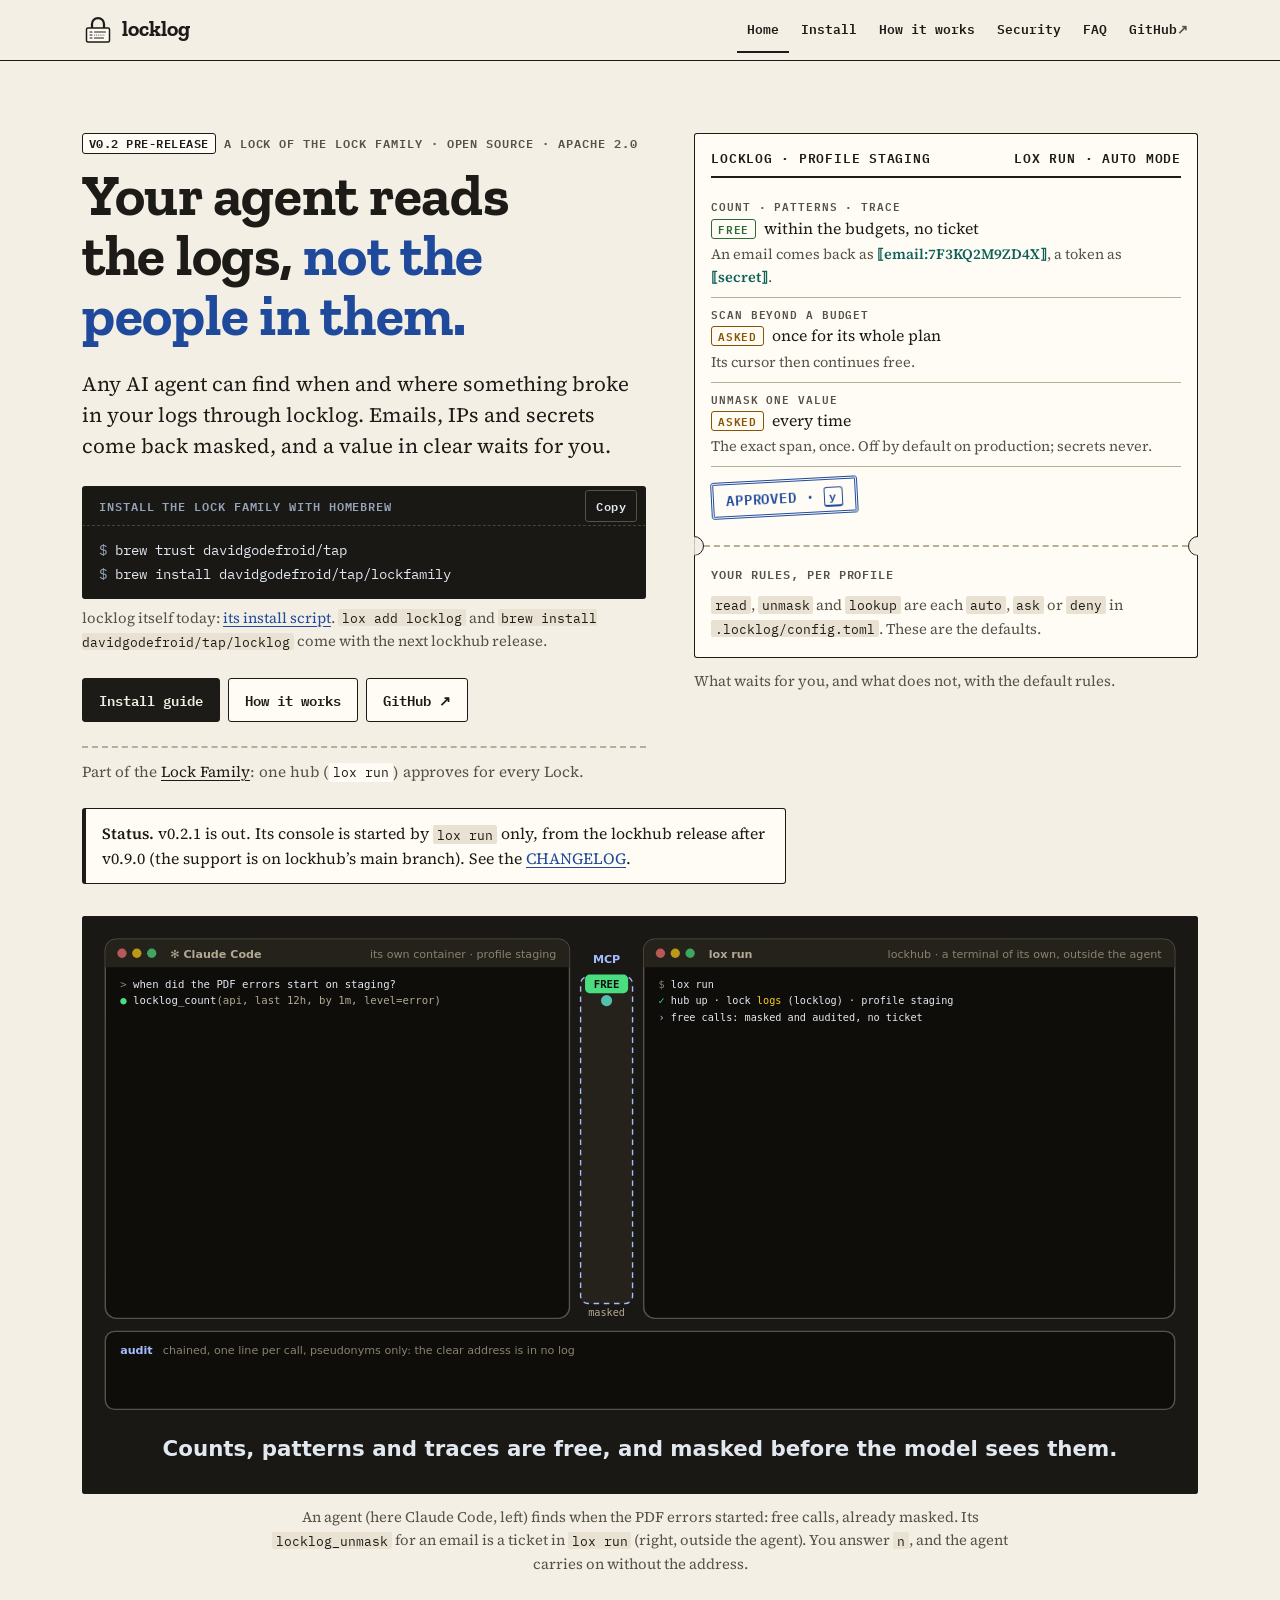
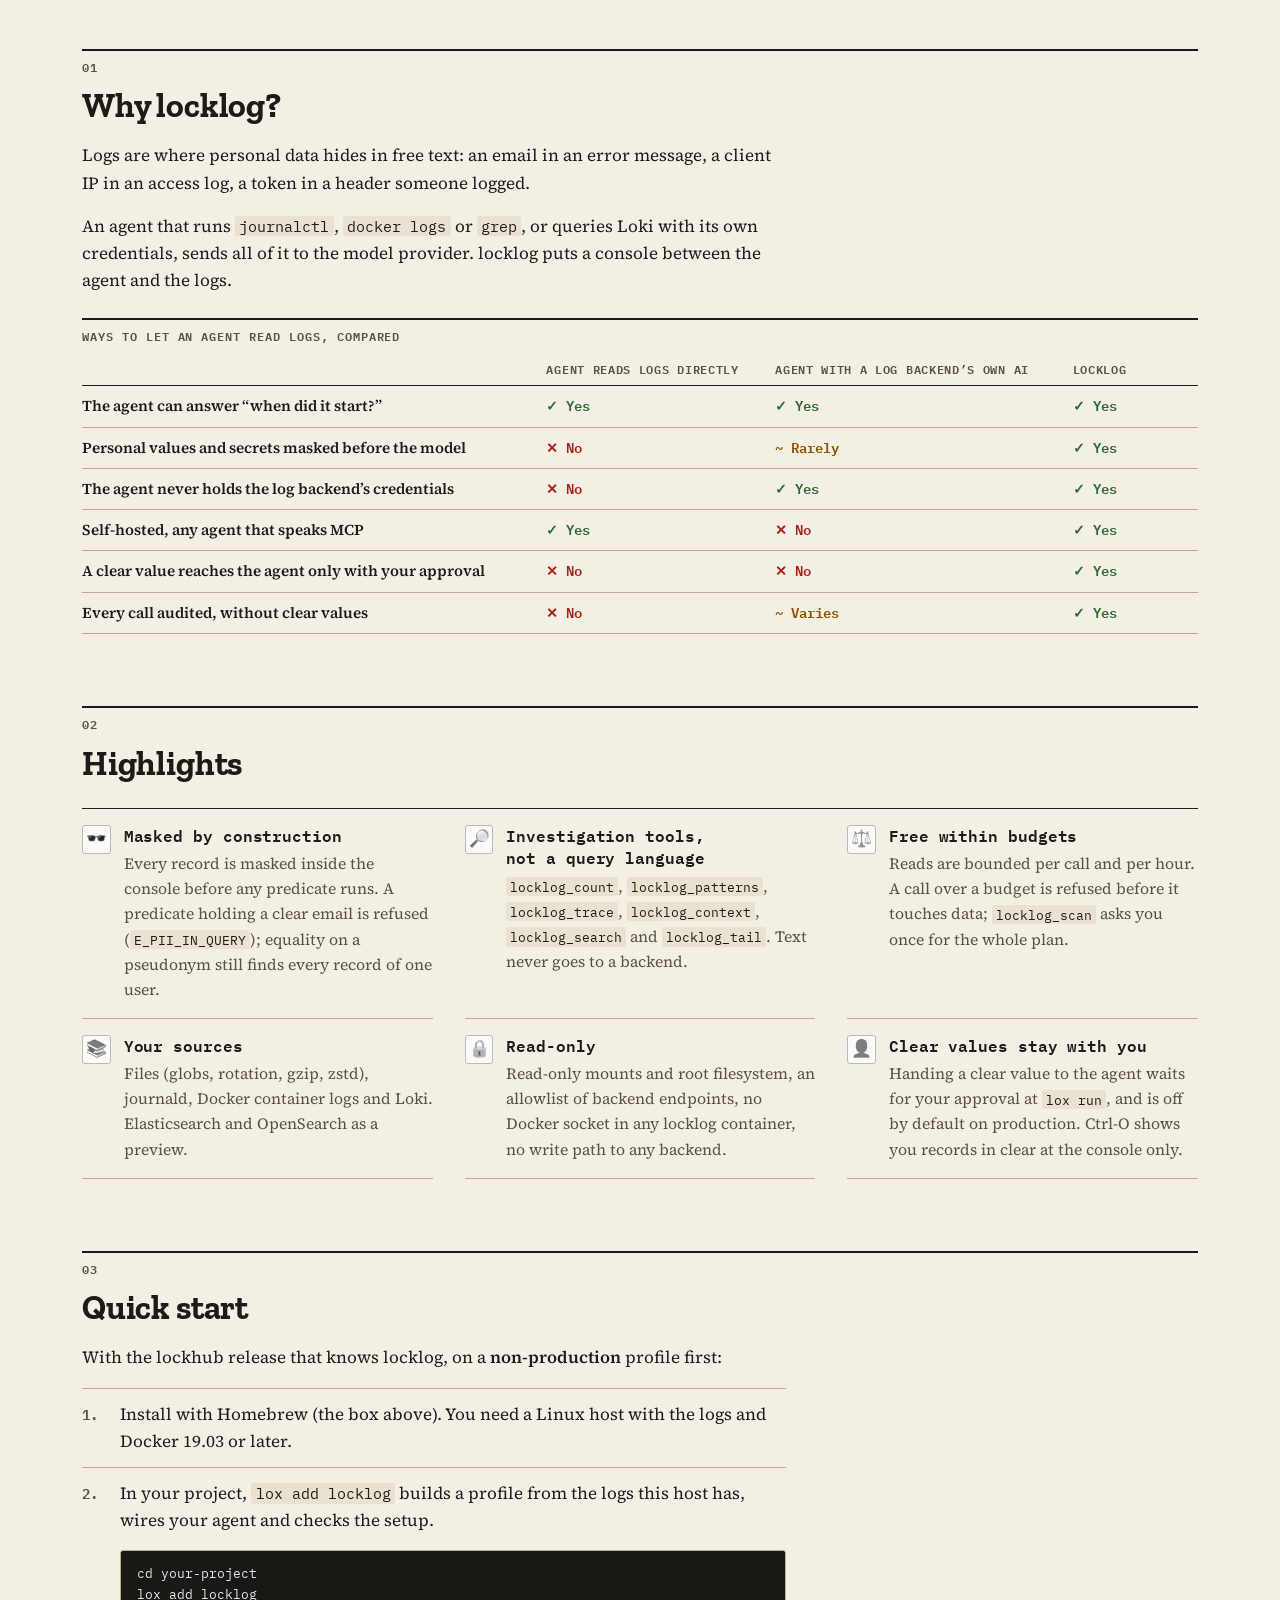
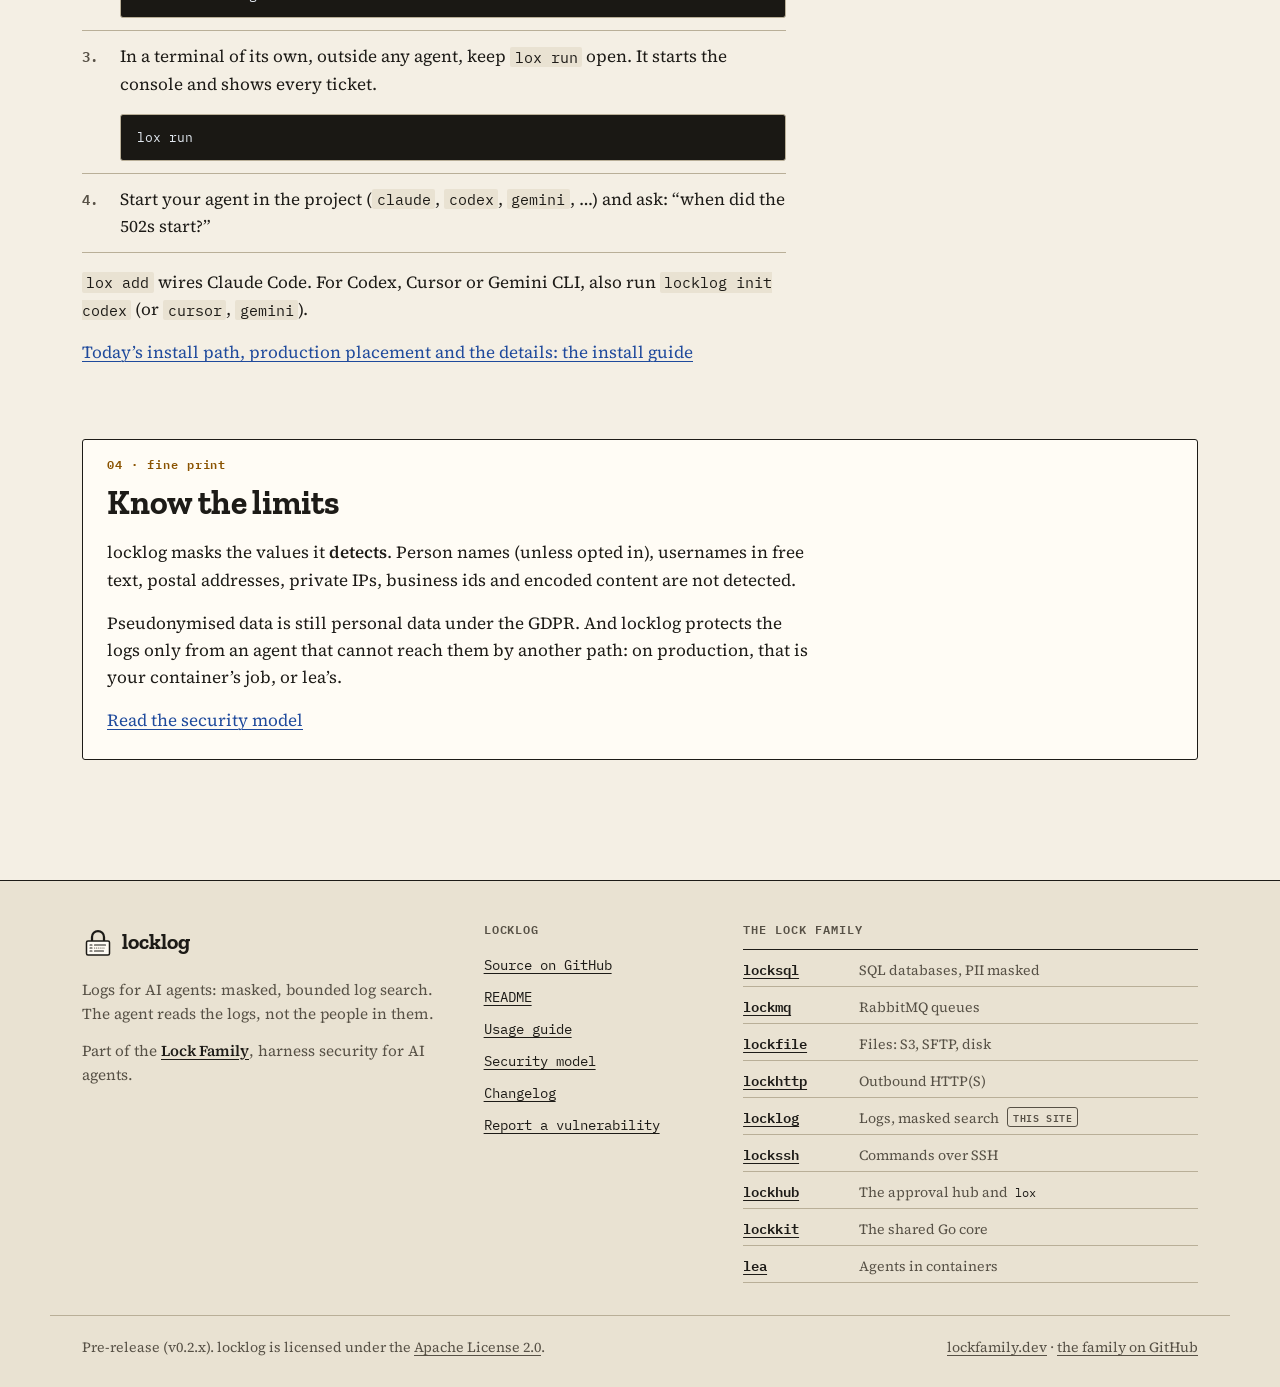
==== site/index.html @ ec3649bb "Merge origin/main into docs/polish-site-readme Keep the rewritten site and README; carry main's v0.2" ====
<!doctype html>
<html lang="en">
<head>
  <meta charset="utf-8">
  <meta name="viewport" content="width=device-width, initial-scale=1">
  <title>locklog: your agent reads the logs, not the people in them</title>
  <meta name="description" content="locklog lets any AI agent investigate your logs over MCP: counts, patterns and traces come back with emails, IPs and secrets masked, and a value in clear waits for your approval.">
  <meta name="color-scheme" content="light dark">
  <meta name="theme-color" content="#f4efe4" media="(prefers-color-scheme: light)">
  <meta name="theme-color" content="#16140f" media="(prefers-color-scheme: dark)">
  <link rel="canonical" href="https://locklog.dev/">
  <meta property="og:type" content="website">
  <meta property="og:site_name" content="locklog">
  <meta property="og:title" content="locklog: your agent reads the logs, not the people in them">
  <meta property="og:description" content="locklog lets any AI agent investigate your logs over MCP: counts, patterns and traces come back with emails, IPs and secrets masked, and a value in clear waits for your approval.">
  <meta property="og:url" content="https://locklog.dev/">
  <meta property="og:image" content="https://locklog.dev/assets/og.png">
  <meta property="og:image:type" content="image/png">
  <meta property="og:image:width" content="1200">
  <meta property="og:image:height" content="630">
  <meta property="og:image:alt" content="locklog: your agent reads the logs, not the people in them.">
  <meta property="og:locale" content="en_US">
  <meta name="twitter:card" content="summary_large_image">
  <meta name="twitter:title" content="locklog: your agent reads the logs, not the people in them">
  <meta name="twitter:description" content="locklog lets any AI agent investigate your logs over MCP: counts, patterns and traces come back with emails, IPs and secrets masked, and a value in clear waits for your approval.">
  <meta name="twitter:image" content="https://locklog.dev/assets/og.png">
  <meta name="twitter:image:alt" content="locklog: your agent reads the logs, not the people in them.">
  <link rel="icon" href="assets/logo.svg" type="image/svg+xml">
  <link rel="apple-touch-icon" href="assets/apple-touch-icon.png">
  <link rel="preload" href="assets/fonts/zilla-slab-700.woff2" as="font" type="font/woff2" crossorigin>
  <link rel="preload" href="assets/fonts/source-serif-4-400.woff2" as="font" type="font/woff2" crossorigin>
  <link rel="stylesheet" href="assets/tokens.css">
  <link rel="stylesheet" href="assets/lock-site.css">
  <script src="assets/anchors.js" defer></script>
  <script src="assets/copy.js" defer></script>
</head>
<body>
  <a class="skip-link" href="#main">Skip to content</a>
  <header class="site-header">
    <div class="wrap">
      <a class="brand" href="./"><img src="assets/logo.svg" alt="" width="32" height="32"><span class="wordmark">locklog</span></a>
      <nav class="site-nav" aria-label="Main">
        <ul>
          <li><a href="./" aria-current="page">Home</a></li>
          <li><a href="install/">Install</a></li>
          <li><a href="how-it-works/">How it works</a></li>
          <li><a href="security/">Security</a></li>
          <li><a href="faq/">FAQ</a></li>
          <li><a href="https://github.com/DavidGodefroid/locklog">GitHub</a></li>
        </ul>
      </nav>
    </div>
  </header>
  <main id="main" tabindex="-1">
    <div class="wrap">

<section class="hero" aria-labelledby="hero-title">
  <div class="hero-text">
    <p class="eyebrow"><span class="badge">v0.2 pre-release</span>A Lock of the Lock&nbsp;Family · open&nbsp;source · Apache&nbsp;2.0</p>
    <h1 id="hero-title">Your agent reads the logs, <span class="key">not the people in them.</span></h1>
    <p class="lead">Any AI agent can find when and where something broke in your logs through locklog. Emails, IPs and secrets come back masked, and a value in clear waits for you.</p>
    <div class="install">
      <div class="install-head"><span>Install the Lock Family with Homebrew</span></div>
      <pre tabindex="0" aria-label="Install commands"><code><span class="cmd">brew trust davidgodefroid/tap</span>
<span class="cmd">brew install davidgodefroid/tap/lockfamily</span></code></pre>
      <p class="install-note">locklog itself today: <a href="install/#install-sh">its install script</a>. <code>lox add locklog</code> and <code>brew install davidgodefroid/tap/locklog</code> come with the next lockhub release.</p>
    </div>
    <div class="actions">
      <a class="button primary" href="install/">Install guide</a>
      <a class="button" href="how-it-works/">How it works</a>
      <a class="button" href="https://github.com/DavidGodefroid/locklog">GitHub</a>
    </div>
    <p class="hub-line">Part of the <a href="https://lockfamily.dev">Lock Family</a>: one hub (<code>lox run</code>) approves for every Lock.</p>
  </div>
  <figure class="hero-aside ticket" aria-labelledby="ticket-caption">
    <div class="ticket-face">
      <p class="ticket-head"><span>locklog · profile staging</span><span>lox run · auto mode</span></p>
      <dl class="ticket-fields">
        <div class="wide"><dt>Count · patterns · trace</dt><dd><span class="status auto">free</span>within the budgets, no ticket<span class="note">An email comes back as <span class="masked">⟦email:7F3KQ2M9ZD4X⟧</span>, a token as <span class="masked">⟦secret⟧</span>.</span></dd></div>
        <div class="wide"><dt>Scan beyond a budget</dt><dd><span class="status asked">asked</span>once for its whole plan<span class="note">Its cursor then continues free.</span></dd></div>
        <div class="wide"><dt>Unmask one value</dt><dd><span class="status asked">asked</span>every time<span class="note">The exact span, once. Off by default on production; secrets never.</span></dd></div>
      </dl>
      <p class="stamp">Approved · <kbd>y</kbd></p>
    </div>
    <div class="ticket-stub">
      <p><span class="label">Your rules, per profile</span></p>
      <p><code>read</code>, <code>unmask</code> and <code>lookup</code> are each <code>auto</code>, <code>ask</code> or <code>deny</code> in <code>.locklog/config.toml</code>. These are the defaults.</p>
    </div>
    <figcaption id="ticket-caption">What waits for you, and what does not, with the default rules.</figcaption>
  </figure>
</section>

<div class="notice" role="note"><p><strong>Status.</strong> v0.2.1 is out. Its console is started by <code>lox run</code> only, from the lockhub release after v0.9.0 (the support is on lockhub’s main branch). See the <a href="https://github.com/DavidGodefroid/locklog/blob/main/CHANGELOG.md">CHANGELOG</a>.</p></div>

<section class="demo-section" aria-labelledby="demo">
  <h2 id="demo" class="visually-hidden">See it run</h2>
  <figure class="demo">
    <div class="demo-frame" role="region" aria-label="Animated demo" tabindex="0">
      <img src="assets/demo.svg" alt="An agent (here Claude Code) asks when the PDF errors started on a staging profile. locklog_count shows the step at 14:02, locklog_patterns finds the new pattern with the email and the IP masked, and locklog_trace follows order 4812: all free and masked. The agent then asks locklog_unmask for the email. lox run, lockhub’s terminal outside the agent, shows the read-pii ticket with the masked record and the span marked; the human answers n. The agent gets denied and carries on without the address; the audit records every call with pseudonyms only." width="1200" height="620" aria-describedby="demo-caption">
    </div>
    <p class="demo-hint">Swipe sideways to see both terminals.</p>
    <figcaption id="demo-caption">An agent (here Claude Code, left) finds when the PDF errors started: free calls, already masked. Its <code>locklog_unmask</code> for an email is a ticket in <code>lox run</code> (right, outside the agent). You answer <code>n</code>, and the agent carries on without the address.</figcaption>
  </figure>
</section>

<section aria-labelledby="why">
  <h2 id="why">Why locklog?</h2>
  <div class="prose">
    <p>Logs are where personal data hides in free text: an email in an error message, a client IP in an access log, a token in a header someone logged.</p>
    <p>An agent that runs <code>journalctl</code>, <code>docker logs</code> or <code>grep</code>, or queries Loki with its own credentials, sends all of it to the model provider. locklog puts a console between the agent and the logs.</p>
  </div>
<div class="table-wrap" role="region" aria-label="Ways to let an agent read logs, compared" tabindex="0">
<table class="compare">
<caption>Ways to let an agent read logs, compared</caption>
<thead><tr><th scope="col"><span class="visually-hidden">Property</span></th><th scope="col">Agent reads logs directly</th><th scope="col">Agent with a log backend’s own AI</th><th scope="col">locklog</th></tr></thead>
<tbody>
<tr><th scope="row">The agent can answer “when did it start?”</th><td class="yes">Yes</td><td class="yes">Yes</td><td class="yes">Yes</td></tr>
<tr><th scope="row">Personal values and secrets masked before the model</th><td class="no">No</td><td class="partial">Rarely</td><td class="yes">Yes</td></tr>
<tr><th scope="row">The agent never holds the log backend’s credentials</th><td class="no">No</td><td class="yes">Yes</td><td class="yes">Yes</td></tr>
<tr><th scope="row">Self-hosted, any agent that speaks MCP</th><td class="yes">Yes</td><td class="no">No</td><td class="yes">Yes</td></tr>
<tr><th scope="row">A clear value reaches the agent only with your approval</th><td class="no">No</td><td class="no">No</td><td class="yes">Yes</td></tr>
<tr><th scope="row">Every call audited, without clear values</th><td class="no">No</td><td class="partial">Varies</td><td class="yes">Yes</td></tr>
</tbody>
</table>
</div>
</section>

<section aria-labelledby="highlights">
  <h2 id="highlights">Highlights</h2>
  <ul class="cards cols-3">
    <li><span class="icon" aria-hidden="true">🕶️</span><h3>Masked by construction</h3><p>Every record is masked inside the console before any predicate runs. A predicate holding a clear email is refused (<code>E_PII_IN_QUERY</code>); equality on a pseudonym still finds every record of one user.</p></li>
    <li><span class="icon" aria-hidden="true">🔎</span><h3>Investigation tools, not a query language</h3><p><code>locklog_count</code>, <code>locklog_patterns</code>, <code>locklog_trace</code>, <code>locklog_context</code>, <code>locklog_search</code> and <code>locklog_tail</code>. Text never goes to a backend.</p></li>
    <li><span class="icon" aria-hidden="true">⚖️</span><h3>Free within budgets</h3><p>Reads are bounded per call and per hour. A call over a budget is refused before it touches data; <code>locklog_scan</code> asks you once for the whole plan.</p></li>
    <li><span class="icon" aria-hidden="true">📚</span><h3>Your sources</h3><p>Files (globs, rotation, gzip, zstd), journald, Docker container logs and Loki. Elasticsearch and OpenSearch as a preview.</p></li>
    <li><span class="icon" aria-hidden="true">🔒</span><h3>Read-only</h3><p>Read-only mounts and root filesystem, an allowlist of backend endpoints, no Docker socket in any locklog container, no write path to any backend.</p></li>
    <li><span class="icon" aria-hidden="true">👤</span><h3>Clear values stay with you</h3><p>Handing a clear value to the agent waits for your approval at <code>lox run</code>, and is off by default on production. Ctrl-O shows you records in clear at the console only.</p></li>
  </ul>
</section>

<section aria-labelledby="quick-start">
  <h2 id="quick-start">Quick start</h2>
  <p class="prose">With the lockhub release that knows locklog, on a <strong>non-production</strong> profile first:</p>
  <ol class="steps prose">
    <li><p>Install with Homebrew (the box above). You need a Linux host with the logs and Docker 19.03 or later.</p></li>
    <li><p>In your project, <code>lox add locklog</code> builds a profile from the logs this host has, wires your agent and checks the setup.</p>
      <pre tabindex="0"><code>cd your-project
lox add locklog</code></pre></li>
    <li><p>In a terminal of its own, outside any agent, keep <code>lox run</code> open. It starts the console and shows every ticket.</p>
      <pre tabindex="0"><code>lox run</code></pre></li>
    <li><p>Start your agent in the project (<code>claude</code>, <code>codex</code>, <code>gemini</code>, …) and ask: “when did the 502s start?”</p></li>
  </ol>
  <div class="prose">
    <p><code>lox add</code> wires Claude Code. For Codex, Cursor or Gemini CLI, also run <code>locklog init codex</code> (or <code>cursor</code>, <code>gemini</code>).</p>
    <p><a href="install/">Today’s install path, production placement and the details: the install guide</a></p>
  </div>
</section>

<section class="limits" aria-labelledby="limits">
  <h2 id="limits">Know the limits</h2>
  <div class="prose">
    <p>locklog masks the values it <strong>detects</strong>. Person names (unless opted in), usernames in free text, postal addresses, private IPs, business ids and encoded content are not detected.</p>
    <p>Pseudonymised data is still personal data under the GDPR. And locklog protects the logs only from an agent that cannot reach them by another path: on production, that is your container’s job, or lea’s.</p>
    <p><a href="security/">Read the security model</a></p>
  </div>
</section>

    </div>
  </main>
  <footer class="site-footer">
    <div class="wrap footer-grid">
      <div class="footer-about">
        <a class="brand" href="./"><img src="assets/logo.svg" alt="" width="32" height="32"><span class="wordmark">locklog</span></a>
        <p>Logs for AI agents: masked, bounded log search. The agent reads the logs, not the people in them.</p>
        <p class="family-link">Part of the <a href="https://lockfamily.dev">Lock Family</a>, harness security for AI agents.</p>
      </div>
      <nav aria-labelledby="footer-lock">
        <h2 id="footer-lock">locklog</h2>
        <ul>
          <li><a href="https://github.com/DavidGodefroid/locklog">Source on GitHub</a></li>
          <li><a href="https://github.com/DavidGodefroid/locklog/blob/main/README.md">README</a></li>
          <li><a href="https://github.com/DavidGodefroid/locklog/blob/main/docs/usage.md">Usage guide</a></li>
          <li><a href="https://github.com/DavidGodefroid/locklog/blob/main/docs/security-model.md">Security model</a></li>
          <li><a href="https://github.com/DavidGodefroid/locklog/blob/main/CHANGELOG.md">Changelog</a></li>
          <li><a href="https://github.com/DavidGodefroid/locklog/blob/main/SECURITY.md">Report a vulnerability</a></li>
        </ul>
      </nav>
      <nav class="family-strip" aria-labelledby="footer-family">
        <h2 id="footer-family">The Lock Family</h2>
        <ul>
          <li data-lock="locksql"><a href="https://github.com/DavidGodefroid/locksql">locksql</a><span>SQL databases, PII masked</span></li>
          <li data-lock="lockmq"><a href="https://github.com/DavidGodefroid/lockmq">lockmq</a><span>RabbitMQ queues</span></li>
          <li data-lock="lockfile"><a href="https://github.com/DavidGodefroid/lockfile">lockfile</a><span>Files: S3, SFTP, disk</span></li>
          <li data-lock="lockhttp"><a href="https://github.com/DavidGodefroid/lockhttp">lockhttp</a><span>Outbound HTTP(S)</span></li>
          <li data-lock="locklog" aria-current="true"><a href="https://github.com/DavidGodefroid/locklog">locklog</a><span>Logs, masked search</span></li>
          <li data-lock="lockssh"><a href="https://github.com/DavidGodefroid/lockssh">lockssh</a><span>Commands over SSH</span></li>
          <li data-lock="lockhub"><a href="https://github.com/DavidGodefroid/lockhub">lockhub</a><span>The approval hub and <code>lox</code></span></li>
          <li data-lock="lockkit"><a href="https://github.com/DavidGodefroid/lockkit">lockkit</a><span>The shared Go core</span></li>
          <li data-lock="lea"><a href="https://github.com/DavidGodefroid/lea">lea</a><span>Agents in containers</span></li>
        </ul>
      </nav>
    </div>
    <div class="wrap footer-bottom">
      <p>Pre-release (v0.2.x). locklog is licensed under the <a href="https://github.com/DavidGodefroid/locklog/blob/main/LICENSE">Apache License 2.0</a>.</p>
      <p><a href="https://lockfamily.dev">lockfamily.dev</a> · <a href="https://github.com/DavidGodefroid/lockfamily">the family on GitHub</a></p>
    </div>
  </footer>
</body>
</html>
---- site/assets/tokens.css ----
/* Lock Family identity tokens: "the signed ticket".
   Fonts, colours, spacing for lockfamily.dev and the per-tool sites.
   Self-hosted fonts (SIL OFL 1.1, assets/fonts/), no third-party request.
   docs/identity.md documents every token; tests/test_site.py keeps the
   two in step and checks the WCAG AA contrast of the pairs it lists. */

@font-face {
  font-family: "Zilla Slab";
  src: url("fonts/zilla-slab-700.woff2") format("woff2");
  font-weight: 700; font-style: normal; font-display: swap;
}
@font-face {
  font-family: "Source Serif 4";
  src: url("fonts/source-serif-4-400.woff2") format("woff2");
  font-weight: 400; font-style: normal; font-display: swap;
}
@font-face {
  font-family: "Source Serif 4";
  src: url("fonts/source-serif-4-400-italic.woff2") format("woff2");
  font-weight: 400; font-style: italic; font-display: swap;
}
@font-face {
  font-family: "Source Serif 4";
  src: url("fonts/source-serif-4-600.woff2") format("woff2");
  font-weight: 600; font-style: normal; font-display: swap;
}
@font-face {
  font-family: "IBM Plex Mono";
  src: url("fonts/ibm-plex-mono-400.woff2") format("woff2");
  font-weight: 400; font-style: normal; font-display: swap;
}
@font-face {
  font-family: "IBM Plex Mono";
  src: url("fonts/ibm-plex-mono-600.woff2") format("woff2");
  font-weight: 600; font-style: normal; font-display: swap;
}

:root {
  /* type */
  --font-display: "Zilla Slab", "Rockwell", "Roboto Slab", Georgia, serif;
  --font-text: "Source Serif 4", "Iowan Old Style", "Palatino Linotype", Georgia, serif;
  --font-mono: "IBM Plex Mono", ui-monospace, SFMono-Regular, Menlo, Consolas, monospace;

  /* paper (light): a printed ticket on a desk */
  --paper: #f4efe4;    /* page */
  --paper-2: #e9e2d2;  /* stub, tinted bands */
  --card: #fffcf5;     /* the ticket's face */
  --ink: #1d1b17;      /* text, logos */
  --ink-2: #575146;    /* secondary text, control borders */
  --rule: #b9af98;     /* ledger lines, perforations (decorative) */
  --sign: #1f4a9c;     /* signature ink: links, a human's decision */
  --stamp: #a8201a;    /* the denial stamp */
  --auto: #2d6a35;     /* approved by a rule */
  --asked: #8a5300;    /* waiting for you */
  --mask: #0e6158;     /* masked values, the hub */
  --agent: #2a55a8;    /* the agent's request */
  --term-bg: #1a1814;  /* lox run: a real terminal, dark in both themes */
  --term-text: #e2e8f0;
  --term-dim: #94a3b8;

  /* space: a 4px base */
  --s-1: 4px; --s-2: 8px; --s-3: 12px; --s-4: 16px;
  --s-5: 24px; --s-6: 32px; --s-7: 48px; --s-8: 72px;
  --gutter: 16px;
  --measure: 40rem;
  --radius: 3px;       /* paper has corners */
  --rule-w: 1px;
  --perf: 2px dashed var(--rule);
  color-scheme: light;
}

/* carbon (dark): designed on its own, a carbon copy, warm, not navy */
@media (prefers-color-scheme: dark) {
  :root {
    --paper: #16140f;
    --paper-2: #1f1c16;
    --card: #25221b;
    --ink: #ede6d6;
    --ink-2: #b2a994;
    --rule: #4a4438;
    --sign: #a3bdff;
    --stamp: #ff9384;
    --auto: #7fcf8a;
    --asked: #e8b860;
    --mask: #6fd9c8;
    --agent: #89b4fa;
    --term-bg: #0e0d0a;
    color-scheme: dark;
  }
}

@media (min-width: 768px) { :root { --gutter: 32px; } }
---- site/assets/lock-site.css ----
/* lock-site.css: the shared stylesheet of the Lock sites (locksql, lockmq,
   lockfile, lockhttp, locklog). Identical bytes in every Lock repo.

   The family identity, "a printed ticket that a human signs":
   lockfamily/docs/identity.md. Link tokens.css first (fonts, colours,
   space), then this file. No build step, no third-party request.

   It styles the shared shell (header, hero, install box, footer, family
   strip) and every content class the Lock sites use, under their old names,
   so a site migrates by swapping the stylesheet and its header, hero and
   footer, not by rewriting its pages. See the kit's KIT.md. */

/* ---------- base ---------- */

*, *::before, *::after { box-sizing: border-box; }
html { -webkit-text-size-adjust: 100%; text-size-adjust: 100%; }
body {
  margin: 0;
  background: var(--paper);
  color: var(--ink);
  font: 400 1.0625rem/1.6 var(--font-text);
  font-kerning: normal;
  overflow-wrap: break-word;
  overflow-x: hidden;
}
img, svg, video { max-width: 100%; height: auto; }
a { color: var(--sign); text-underline-offset: 3px; text-decoration-thickness: 1px; }
a:hover { text-decoration-thickness: 2px; }
:focus-visible { outline: 3px solid var(--sign); outline-offset: 3px; }
[id] { scroll-margin-top: 5rem; }

h1, h2, h3 {
  font-family: var(--font-display); font-weight: 700; line-height: 1.12;
  letter-spacing: -0.005em; text-wrap: balance;
}
h1 { font-size: clamp(2rem, 1.4rem + 2.6vw, 3rem); margin: var(--s-7) 0 var(--s-4); max-width: 24ch; }
h2 { font-size: clamp(1.5rem, 1.2rem + 1.2vw, 2.1rem); margin: var(--s-8) 0 var(--s-4); max-width: 30ch; }
h3 { font-size: 1.25rem; margin: var(--s-6) 0 var(--s-2); }
h1 code, h2 code, h3 code { font-size: 0.82em; font-weight: 600; }
p, ul, ol { margin: 0 0 var(--s-4); }
li + li { margin-top: var(--s-1); }
strong { font-weight: 600; }

code, kbd, pre { font-family: var(--font-mono); }
code { font-size: 0.86em; }
:not(pre) > code {
  padding: 0.05em 0.3em; border-radius: 2px;
  background: var(--paper-2); color: var(--ink);
  overflow-wrap: anywhere;
}
kbd {
  display: inline-block; padding: 0 0.4em; line-height: 1.4; font-size: 0.86em;
  border: 1px solid var(--ink-2); border-bottom-width: 2px; border-radius: var(--radius);
  background: var(--card); color: var(--ink);
}

.wrap { width: 100%; max-width: 1180px; margin: 0 auto; padding: 0 var(--gutter); }
main { display: block; outline: none; padding-bottom: var(--s-7); counter-reset: clause; }
.prose { max-width: 44rem; }
.prose > :last-child { margin-bottom: 0; }

/* A printed form's label: mono, small, spaced capitals. */
.label, .eyebrow, caption, .site-footer h2 {
  font: 600 0.75rem/1.4 var(--font-mono); letter-spacing: 0.08em; text-transform: uppercase; color: var(--ink-2);
}

.visually-hidden {
  position: absolute !important; width: 1px; height: 1px; margin: -1px; padding: 0; border: 0;
  overflow: hidden; clip: rect(0 0 0 0); white-space: nowrap;
}
.skip-link {
  position: absolute; left: var(--s-2); top: -60px; z-index: 100;
  background: var(--ink); color: var(--paper); padding: var(--s-2) var(--s-3);
  font: 600 0.9rem var(--font-mono);
}
.skip-link:focus { top: var(--s-2); }

/* ---------- header: a ruled band, like a form's letterhead ---------- */

.site-header { position: sticky; top: 0; z-index: 50; background: var(--paper); border-bottom: 1px solid var(--ink); }
.site-header .wrap {
  display: flex; flex-wrap: wrap; align-items: center; justify-content: space-between;
  gap: 0 var(--s-5); min-height: 60px;
}
.brand {
  display: inline-flex; align-items: center; gap: var(--s-2); min-height: 44px;
  color: var(--ink); text-decoration: none; flex: none;
}
.brand img { width: 32px; height: 32px; }
.wordmark { font: 700 1.35rem/1 var(--font-display); letter-spacing: 0; color: var(--ink); }
.wordmark span { color: inherit; }
.brand:hover .wordmark { text-decoration: underline; text-decoration-thickness: 2px; text-underline-offset: 4px; }

.site-nav ul { display: flex; gap: 2px; margin: 0; padding: 0; list-style: none; }
.site-nav li + li { margin-top: 0; }
.site-nav a {
  display: inline-flex; align-items: center; min-height: 44px; padding: 0 10px;
  color: var(--ink); text-decoration: none; white-space: nowrap;
  font: 600 0.8rem/1.4 var(--font-mono);
  border-bottom: 2px solid transparent; margin-bottom: -1px;
}
.site-nav a:hover { text-decoration: underline; }
.site-nav a[aria-current="page"] { border-bottom-color: var(--ink); }
.site-nav a[href^="http"]::after { content: " \2197"; color: var(--ink-2); }

/* Phones: the brand on one row, the navigation on a second row that scrolls
   sideways in its own box (a fade on the right edge hints at more links). */
@media (max-width: 47.99rem) {
  .site-header .wrap { padding-top: var(--s-1); }
  .site-nav { width: calc(100% + 2 * var(--gutter)); margin: 0 calc(-1 * var(--gutter)); border-top: 1px solid var(--rule); }
  .site-nav ul {
    overflow-x: auto; padding: 0 2.5rem 0 calc(var(--gutter) - 10px); scrollbar-width: none;
    -webkit-mask-image: linear-gradient(to right, #000 calc(100% - 2.5rem), transparent);
    mask-image: linear-gradient(to right, #000 calc(100% - 2.5rem), transparent);
  }
  .site-nav ul::-webkit-scrollbar { display: none; }
  .site-nav li { flex: none; }
}

/* ---------- page head (h1 of an inner page) ---------- */

main > .wrap > h1:first-child, main > .wrap > .eyebrow:first-child { margin-top: var(--s-7); }
main > .wrap > .eyebrow:first-child + h1 { margin-top: var(--s-2); }
.lead { font-size: clamp(1.1rem, 1rem + 0.35vw, 1.3rem); line-height: 1.5; max-width: 40rem; color: var(--ink); }
.prose .lead, .lead.prose { margin-bottom: var(--s-4); }

/* ---------- sections: numbered, like the clauses of a document ---------- */

main section > h2:not(.visually-hidden) { padding-top: var(--s-2); border-top: 2px solid var(--ink); max-width: none; }
main section > h2:not(.visually-hidden)::before {
  counter-increment: clause; content: counter(clause, decimal-leading-zero);
  display: block; margin-bottom: var(--s-3);
  font: 600 0.75rem/1.4 var(--font-mono); letter-spacing: 0.08em; color: var(--ink-2);
}
main section > h2:not(.visually-hidden) > .heading-anchor { font-family: var(--font-mono); }

/* ---------- hero ---------- */

.hero {
  display: grid; gap: var(--s-6); align-items: start;
  padding: clamp(var(--s-6), 6vw, var(--s-8)) 0 var(--s-5);
}
.hero > * { min-width: 0; }
@media (min-width: 980px) {
  .hero:has(> .hero-aside) { grid-template-columns: minmax(0, 1.12fr) minmax(0, 1fr); gap: var(--s-7); }
}
.hero h1 { font-size: clamp(2.2rem, 1.3rem + 3.4vw, 3.6rem); line-height: 1.04; margin: var(--s-3) 0 var(--s-5); max-width: 16ch; }
.hero h1 .key { color: var(--sign); }
.hero .lead { margin-bottom: var(--s-5); }
.hero .intro { color: var(--ink-2); max-width: 40rem; }
.hero-aside { margin: 0; }
@media (min-width: 980px) { .hero-aside { margin-top: var(--s-7); } }

.eyebrow { margin: 0; }
.eyebrow a { color: inherit; text-decoration: none; }
.eyebrow a:hover { color: var(--ink); text-decoration: underline; }
.badge {
  display: inline-block; margin-right: var(--s-2); padding: 1px 6px;
  border: 1px solid var(--ink); border-radius: var(--radius);
  color: var(--ink); background: var(--card); letter-spacing: 0.04em;
}

.actions { display: flex; flex-wrap: wrap; gap: var(--s-2); margin: var(--s-5) 0; }
.button {
  display: inline-flex; align-items: center; min-height: 44px; padding: 0 var(--s-4);
  border: 1px solid var(--ink); border-radius: var(--radius);
  background: var(--card); color: var(--ink); text-decoration: none;
  font: 600 0.85rem/1.2 var(--font-mono);
}
.button:hover { background: var(--paper-2); text-decoration: underline; }
.button.primary { background: var(--ink); color: var(--paper); }
.button.primary:hover { background: var(--ink); color: var(--paper); text-decoration: underline; }
.button[href^="http"]::after { content: "\00a0\2197"; }

/* One line under the hero: the family and its one hub. */
.hub-line, .family-line {
  max-width: 44rem; margin: 0; padding: var(--s-3) 0 0; border-top: var(--perf);
  color: var(--ink-2); font-size: 0.95rem;
}
.hub-line a, .family-line a { color: var(--ink); }
.hub-line code { background: var(--card); }

.facts { display: flex; flex-wrap: wrap; gap: var(--s-2); margin: var(--s-4) 0 0; padding: 0; list-style: none; }
.facts li {
  margin: 0; padding: 2px 8px; border: 1px solid var(--rule); border-radius: var(--radius);
  font: 0.78rem/1.6 var(--font-mono); color: var(--ink-2); background: var(--card);
}

/* ---------- install box: a terminal with a Copy button (assets/copy.js) ---------- */

.install { max-width: 40rem; margin: 0 0 var(--s-4); }
.install-head {
  display: flex; align-items: center; justify-content: space-between; gap: var(--s-3);
  min-height: 40px; padding: 0 var(--s-2) 0 var(--s-4);
  background: var(--term-bg); color: var(--term-dim);
  border: 1px solid var(--ink); border-bottom: 1px dashed #4a4438; border-radius: var(--radius) var(--radius) 0 0;
  font: 600 0.72rem/1.4 var(--font-mono); letter-spacing: 0.08em; text-transform: uppercase;
}
.install pre {
  margin: 0; border: 1px solid var(--ink); border-top: 0; border-radius: 0 0 var(--radius) var(--radius);
  font-size: 0.86rem; line-height: 1.75; padding: var(--s-3) var(--s-4);
}
.install .cmd::before { content: "$ "; color: var(--term-dim); user-select: none; -webkit-user-select: none; }
.install-note { margin: var(--s-2) 0 0; font-size: 0.92rem; color: var(--ink-2); }
.copy {
  display: inline-flex; align-items: center; gap: 6px; min-height: 32px; padding: 0 10px;
  border: 1px solid #575146; border-radius: var(--radius); background: transparent; color: var(--term-text);
  font: 600 0.75rem/1 var(--font-mono); letter-spacing: 0.04em; text-transform: none; cursor: pointer;
}
.copy:hover { border-color: var(--term-text); }
.copy:focus-visible { outline: 3px solid #a3bdff; outline-offset: 2px; }
.copy[data-state="done"] { color: #7fcf8a; border-color: #7fcf8a; }
.copy[data-state="fail"] { color: #e8b860; border-color: #e8b860; }

/* ---------- code, terminals, diagrams ---------- */

pre {
  margin: 0 0 var(--s-5); padding: var(--s-3) var(--s-4); max-width: 100%; overflow-x: auto;
  background: var(--term-bg); color: var(--term-text);
  border: 1px solid var(--rule); border-radius: var(--radius);
  font-size: 0.82rem; line-height: 1.6; tab-size: 4;
}
pre code { font-size: inherit; color: inherit; background: none; padding: 0; }
pre:focus-visible { outline-offset: 3px; }
pre.term { border-color: var(--ink); }
.cmt, .term .c { color: var(--term-dim); }
/* An ASCII diagram is a drawing on paper, not a terminal. */
pre.diagram {
  background: var(--card); color: var(--ink); border: 1px solid var(--ink);
  line-height: 1.2; font-size: 0.8rem;
  /* The family's Latin-subset mono has no box-drawing glyphs: a system mono
     that has them keeps the boxes aligned. */
  font-family: Menlo, Consolas, "DejaVu Sans Mono", "Liberation Mono", ui-monospace, monospace;
}

figure { margin: 0 0 var(--s-5); }
figcaption { margin-top: var(--s-2); font-size: 0.92rem; color: var(--ink-2); max-width: 44rem; }

blockquote {
  margin: var(--s-5) 0; padding: var(--s-2) 0 var(--s-2) var(--s-4); max-width: 44rem;
  border-left: 3px double var(--sign);
  font: 400 italic 1.2rem/1.5 var(--font-text); color: var(--ink);
}
blockquote p { margin: 0; }

.notice {
  display: block; max-width: 44rem; margin: 0 0 var(--s-4); padding: var(--s-3) var(--s-4);
  background: var(--card); border: 1px solid var(--ink); border-left-width: 4px; border-radius: var(--radius);
  font-size: 0.98rem;
}
.notice > :last-child { margin-bottom: 0; }

/* ---------- the ticket (optional hero aside), from lockfamily ---------- */

.ticket { margin: 0; position: relative; }
.ticket-face, .ticket-stub { background: var(--card); border: 1px solid var(--ink); position: relative; }
.ticket-face { padding: var(--s-4) var(--s-4) var(--s-5); border-bottom: 0; border-radius: var(--radius) var(--radius) 0 0; }
.ticket-stub {
  padding: var(--s-4); border-top: var(--perf); border-radius: 0 0 var(--radius) var(--radius);
  font-size: 0.92rem; color: var(--ink-2);
}
.ticket-stub p { margin: 0 0 var(--s-2); }
.ticket-stub p:last-child { margin: 0; }
.ticket-stub::before, .ticket-stub::after {
  content: ""; position: absolute; top: -11px; width: 20px; height: 20px; border-radius: 50%;
  background: var(--paper); border: 1px solid var(--ink);
}
.ticket-stub::before { left: -11px; clip-path: inset(0 0 0 50%); }
.ticket-stub::after { right: -11px; clip-path: inset(0 50% 0 0); }
.ticket-head {
  display: flex; flex-wrap: wrap; justify-content: space-between; gap: var(--s-1) var(--s-3);
  margin: 0 0 var(--s-3); padding-bottom: var(--s-2); border-bottom: 2px solid var(--ink);
  font: 600 0.8rem/1.4 var(--font-mono); letter-spacing: 0.06em; text-transform: uppercase;
}
.ticket-fields { margin: 0; display: grid; grid-template-columns: repeat(2, minmax(0, 1fr)); gap: 0 var(--s-4); }
.ticket-fields > div { padding: var(--s-2) 0; border-bottom: 1px solid var(--rule); min-width: 0; }
.ticket-fields .wide { grid-column: 1 / -1; }
.ticket-fields dt { font: 600 0.7rem/1.4 var(--font-mono); letter-spacing: 0.08em; text-transform: uppercase; color: var(--ink-2); }
.ticket-fields dd { margin: 2px 0 0; font-size: 0.98rem; }
.ticket-fields code { font-size: 0.82rem; white-space: pre-wrap; background: none; padding: 0; }
.ticket figcaption { margin-top: var(--s-3); }
.masked { color: var(--mask); font-weight: 600; }
.stamp {
  display: inline-block; margin: var(--s-4) 0 0; padding: var(--s-1) var(--s-3);
  border: 3px double var(--sign); color: var(--sign); border-radius: var(--radius);
  font: 600 0.9rem/1.5 var(--font-mono); letter-spacing: 0.06em; text-transform: uppercase;
  transform: rotate(-3deg); transform-origin: left center;
  animation: stamp 0.5s cubic-bezier(.2, 1.4, .4, 1) 0.8s both;
}
.stamp.denied { border-color: var(--stamp); color: var(--stamp); }
.stamp kbd { text-transform: none; font-size: 0.85em; border-color: var(--sign); color: var(--sign); }
@keyframes stamp { from { opacity: 0; transform: rotate(-3deg) scale(1.6); } to { opacity: 1; transform: rotate(-3deg) scale(1); } }

/* ---------- demo (video, image, animated SVG) ---------- */

.demo-section { margin-top: var(--s-6); }
/* The demo spans the page column, never taller than the window minus the
   header, so it is seen whole. */
figure.demo {
  width: min(100%, calc((100vh - 7rem) * 1700 / 940));
  width: min(100%, calc((100svh - 7rem) * 1700 / 940));
  margin: 0 auto var(--s-5);
}
figure.demo video, figure.demo img {
  display: block; width: 100%; height: auto;
  border: 1px solid var(--ink); border-radius: var(--radius); background: var(--term-bg);
}
figure.demo video { aspect-ratio: 1700 / 940; }
figure.demo figcaption { margin: var(--s-3) auto 0; max-width: 46rem; text-align: center; }
.demo-link { display: block; border-radius: var(--radius); }
.demo-frame { border-radius: var(--radius); background: var(--term-bg); }
.demo-hint { display: none; }
@media (max-width: 40rem) {
  .demo-frame { overflow-x: auto; overscroll-behavior-x: contain; }
  .demo-frame img { width: 56.25rem; max-width: none; }
  .demo-hint { display: block; margin: var(--s-2) 0 0; color: var(--ink-2); font-size: 0.9rem; text-align: center; }
}

/* ---------- lists of things: ledgers (rows between rules), not cards ---------- */

.cards {
  display: grid; gap: 0 var(--s-6); margin: var(--s-5) 0 var(--s-4); padding: 0; list-style: none;
  grid-template-columns: repeat(auto-fill, minmax(min(100%, 20rem), 1fr));
  border-top: 1px solid var(--ink);
}
.cards.cols-3 { grid-template-columns: repeat(auto-fill, minmax(min(100%, 17rem), 1fr)); }
.cards > li {
  position: relative; margin: 0; padding: var(--s-4) 0 var(--s-4) 2.6rem;
  border-bottom: 1px solid var(--rule);
}
.cards .icon {
  position: absolute; left: 0; top: var(--s-4); width: 1.8rem; height: 1.8rem;
  display: grid; place-items: center; font-size: 1.05rem; line-height: 1;
  border: 1px solid var(--rule); border-radius: var(--radius); background: var(--card);
  filter: grayscale(1); opacity: 0.85;
}
.cards > li:not(:has(.icon)) { padding-left: 0; }
.cards h3 { margin: 0 0 var(--s-1); font: 600 1rem/1.4 var(--font-mono); }
.cards h3 a { color: var(--ink); }
.cards p { margin: 0; color: var(--ink-2); font-size: 0.98rem; }
.cards p + p { margin-top: var(--s-2); }

/* The family as cards (older pages): name, line, "you are here". */
.cards.family { grid-template-columns: repeat(auto-fill, minmax(min(100%, 15rem), 1fr)); }
.cards.family > li[aria-current] h3 a { color: var(--ink); }
.here {
  display: inline-block; margin-left: var(--s-2); padding: 0 6px; vertical-align: 1px;
  border: 1px solid var(--ink); border-radius: var(--radius);
  font: 600 0.68rem/1.6 var(--font-mono); letter-spacing: 0.06em; text-transform: uppercase; color: var(--ink);
}

/* Numbered steps: a ledger with mono numbers. */
ol.steps { list-style: none; padding: 0; counter-reset: st; border-top: 1px solid var(--rule); }
ol.steps > li {
  counter-increment: st; position: relative; margin: 0;
  padding: var(--s-3) 0 var(--s-3) 2.4rem; border-bottom: 1px solid var(--rule);
}
ol.steps > li::before {
  content: counter(st) "."; position: absolute; left: 0; top: var(--s-3);
  font: 600 0.85rem/1.9 var(--font-mono); color: var(--ink-2);
}
ol.steps > li > :last-child { margin-bottom: 0; }
ol.steps pre { margin: var(--s-2) 0 0; }

/* Further reading. */
.more { max-width: 44rem; border-top: 2px solid var(--ink); }
.more ul { list-style: none; margin: 0; padding: 0; }
.more li { margin: 0; padding: var(--s-3) 0; border-bottom: 1px solid var(--rule); }
.more a { font-family: var(--font-mono); font-weight: 600; font-size: 0.92rem; }
.link-line a { display: inline-flex; align-items: center; min-height: 44px; }

/* ---------- tables ---------- */

.prose + .table-wrap, p + .table-wrap { margin-top: var(--s-5); }
.table-wrap { max-width: 100%; overflow-x: auto; margin: 0 0 var(--s-5); border-top: 2px solid var(--ink); }
table { border-collapse: collapse; width: 100%; font-size: 0.95rem; }
caption { text-align: left; caption-side: top; padding: var(--s-2) 0; }
th, td { padding: var(--s-2) var(--s-3) var(--s-2) 0; text-align: left; vertical-align: top; border-bottom: 1px solid var(--rule); }
thead th {
  font: 600 0.72rem/1.4 var(--font-mono); letter-spacing: 0.06em; text-transform: uppercase; color: var(--ink-2);
  border-bottom: 1px solid var(--ink); vertical-align: bottom;
}
tbody th { font-weight: 600; }
tbody tr:hover { background: var(--card); }
.table-wrap code { white-space: nowrap; }
td.yes, td.no, td.partial { white-space: nowrap; font: 600 0.85rem/1.6 var(--font-mono); }
td.yes { color: var(--auto); }
td.no { color: var(--stamp); }
td.partial { color: var(--asked); }
td.yes::before { content: "\2713\00a0"; }
td.no::before { content: "\2715\00a0"; }
td.partial::before { content: "~\00a0"; }
.compare td { min-width: 7rem; }
.compare th[scope="row"] { min-width: 11rem; }
.engines td, .engines th { min-width: 9rem; }
.engines td:first-child, .engines th:first-child { min-width: 0; }

/* ---------- known limits: the fine print, kept in view ---------- */

.limits {
  margin: var(--s-8) 0 var(--s-5); padding: 0 var(--s-5) var(--s-5);
  background: var(--card); border: 1px solid var(--ink); border-radius: var(--radius);
}
main .limits > h2:not(.visually-hidden) { margin-top: 0; padding-top: var(--s-4); border-top: 0; }
main .limits > h2:not(.visually-hidden)::before {
  content: counter(clause, decimal-leading-zero) " \00b7  fine print";
  white-space: pre; color: var(--asked);
}
.limits h3 { font-size: 1.1rem; }
@media (max-width: 40rem) { .limits { padding: 0 var(--s-4) var(--s-4); } }

/* ---------- FAQ ---------- */

.faq { max-width: 46rem; border-top: 2px solid var(--ink); }
.faq > section { padding: var(--s-4) 0; border-bottom: 1px solid var(--rule); }
main .faq section > h2:not(.visually-hidden) {
  margin: 0 0 var(--s-2); padding: 0; border: 0; font-size: 1.2rem; line-height: 1.3;
}
main .faq section > h2:not(.visually-hidden)::before {
  display: inline; margin: 0 var(--s-2) 0 0; content: "Q" counter(clause, decimal-leading-zero);
  font-size: 0.72rem; vertical-align: 2px;
}
.faq p { margin: 0; }
.faq p + p { margin-top: var(--s-2); }

/* ---------- section links (assets/anchors.js) ---------- */

.has-anchor { cursor: pointer; }
.heading-anchor {
  padding: 0.75rem 1.1rem; margin-left: calc(0.3em - 1.1rem);
  color: var(--ink-2); font: 600 0.7em var(--font-mono); text-decoration: none;
  opacity: 0; transition: opacity 0.15s ease;
}
.has-anchor:hover .heading-anchor, .heading-anchor:focus-visible { opacity: 1; color: var(--sign); }
@media (hover: none) { .heading-anchor { opacity: 0.5; } }
.anchor-toast {
  position: fixed; left: 50%; bottom: var(--s-5); z-index: 60; transform: translateX(-50%);
  padding: var(--s-2) var(--s-3); border-radius: var(--radius);
  background: var(--ink); color: var(--paper); font: 600 0.85rem var(--font-mono);
  opacity: 0; pointer-events: none; transition: opacity 0.2s ease;
}
.anchor-toast:empty { display: none; }
.anchor-toast.is-visible { opacity: 1; }

/* ---------- footer: the family strip, the Lock's links, the licence ---------- */

.site-footer { margin-top: var(--s-7); border-top: 1px solid var(--ink); background: var(--paper-2); font-size: 0.95rem; }
.site-footer .footer-grid { display: grid; gap: var(--s-6); padding-top: 40px; padding-bottom: var(--s-6); }
@media (min-width: 720px) { .site-footer .footer-grid { grid-template-columns: 1fr 1fr; } .footer-about { grid-column: 1 / -1; } }
@media (min-width: 1040px) { .site-footer .footer-grid { grid-template-columns: 1.3fr 0.8fr 1.6fr; } .footer-about { grid-column: auto; } }
.footer-about p { margin: var(--s-3) 0 0; color: var(--ink-2); max-width: 26rem; }
.footer-about .family-link a { color: var(--ink); font-weight: 600; }
.site-footer h2 { margin: 0 0 var(--s-3); }
.site-footer ul { list-style: none; margin: 0; padding: 0; }
.site-footer li { margin: 0; }
.site-footer li a { display: inline-flex; align-items: center; min-height: 32px; color: var(--ink); font: 0.88rem var(--font-mono); }
.family-strip ul { border-top: 1px solid var(--ink); }
.family-strip li {
  display: grid; grid-template-columns: 6.5rem minmax(0, 1fr); gap: 0 var(--s-3); align-items: baseline;
  padding: 2px 0; border-bottom: 1px solid var(--rule);
}
.family-strip li a { font-weight: 600; }
.family-strip li span { color: var(--ink-2); font-size: 0.88rem; }
.family-strip li[aria-current] span::after {
  content: "this site"; margin-left: var(--s-2); padding: 0 5px; vertical-align: 1px;
  border: 1px solid var(--ink-2); border-radius: var(--radius);
  font: 600 0.62rem/1.5 var(--font-mono); letter-spacing: 0.06em; text-transform: uppercase;
}
.footer-bottom {
  display: flex; flex-wrap: wrap; justify-content: space-between; gap: var(--s-2) var(--s-5);
  padding-top: 20px; padding-bottom: 28px; border-top: 1px solid var(--rule); color: var(--ink-2); font-size: 0.88rem;
}
.footer-bottom p { margin: 0; }
.footer-bottom a { color: inherit; }
/* Older footers: a plain list of links and lines. */
.site-footer > .wrap > ul { display: flex; flex-wrap: wrap; gap: 0 var(--s-5); padding-top: var(--s-5); }
.site-footer > .wrap > p { color: var(--ink-2); }

/* ---------- small screens, motion, print ---------- */

@media (max-width: 40rem) {
  h2 { margin-top: var(--s-7); }
  .hero h1 br { display: none; }
  .ticket-fields { grid-template-columns: 1fr; }
}
@media (prefers-reduced-motion: no-preference) { html { scroll-behavior: smooth; } }
@media (prefers-reduced-motion: reduce) {
  *, *::before, *::after { animation: none !important; transition: none !important; }
}
@media print {
  .site-header { position: static; }
  .site-nav, .skip-link, .actions, .copy { display: none; }
  pre { white-space: pre-wrap; }
}

/* ---------- decision words: approved by a rule, asked, denied ---------- */

.status {
  display: inline-block; padding: 0 6px; border: 1px solid currentColor; border-radius: var(--radius);
  font: 600 0.7rem/1.6 var(--font-mono); letter-spacing: 0.06em; text-transform: uppercase; white-space: nowrap;
}
.status.auto { color: var(--auto); }
.status.asked { color: var(--asked); }
.status.denied { color: var(--stamp); }
.status.you { color: var(--sign); }
.ticket-fields dd .status { margin-right: var(--s-2); }
.ticket-fields dd .note { display: block; margin-top: 2px; color: var(--ink-2); font-size: 0.9rem; }
@media (max-width: 40rem) {
  /* Long commands wrap instead of hiding behind a scroll on a phone. */
  .install pre { white-space: pre-wrap; overflow-wrap: anywhere; }
}
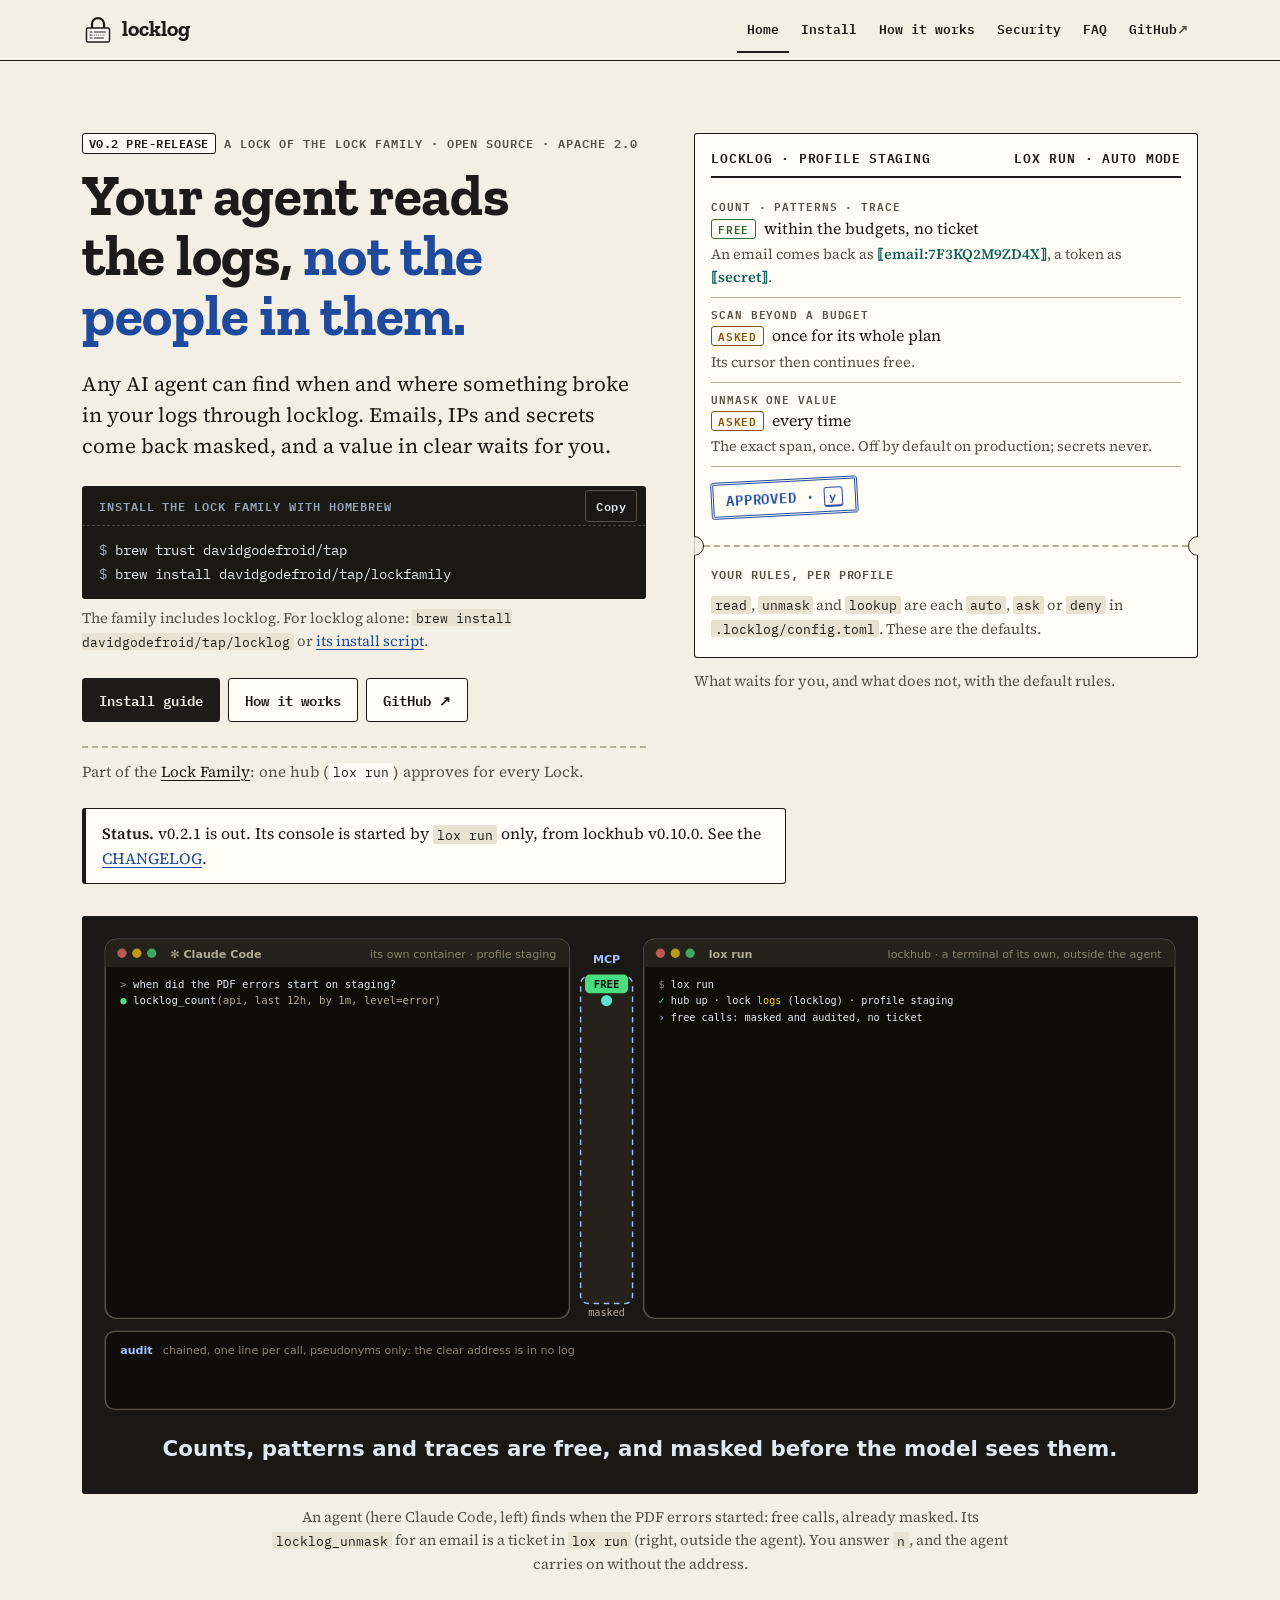
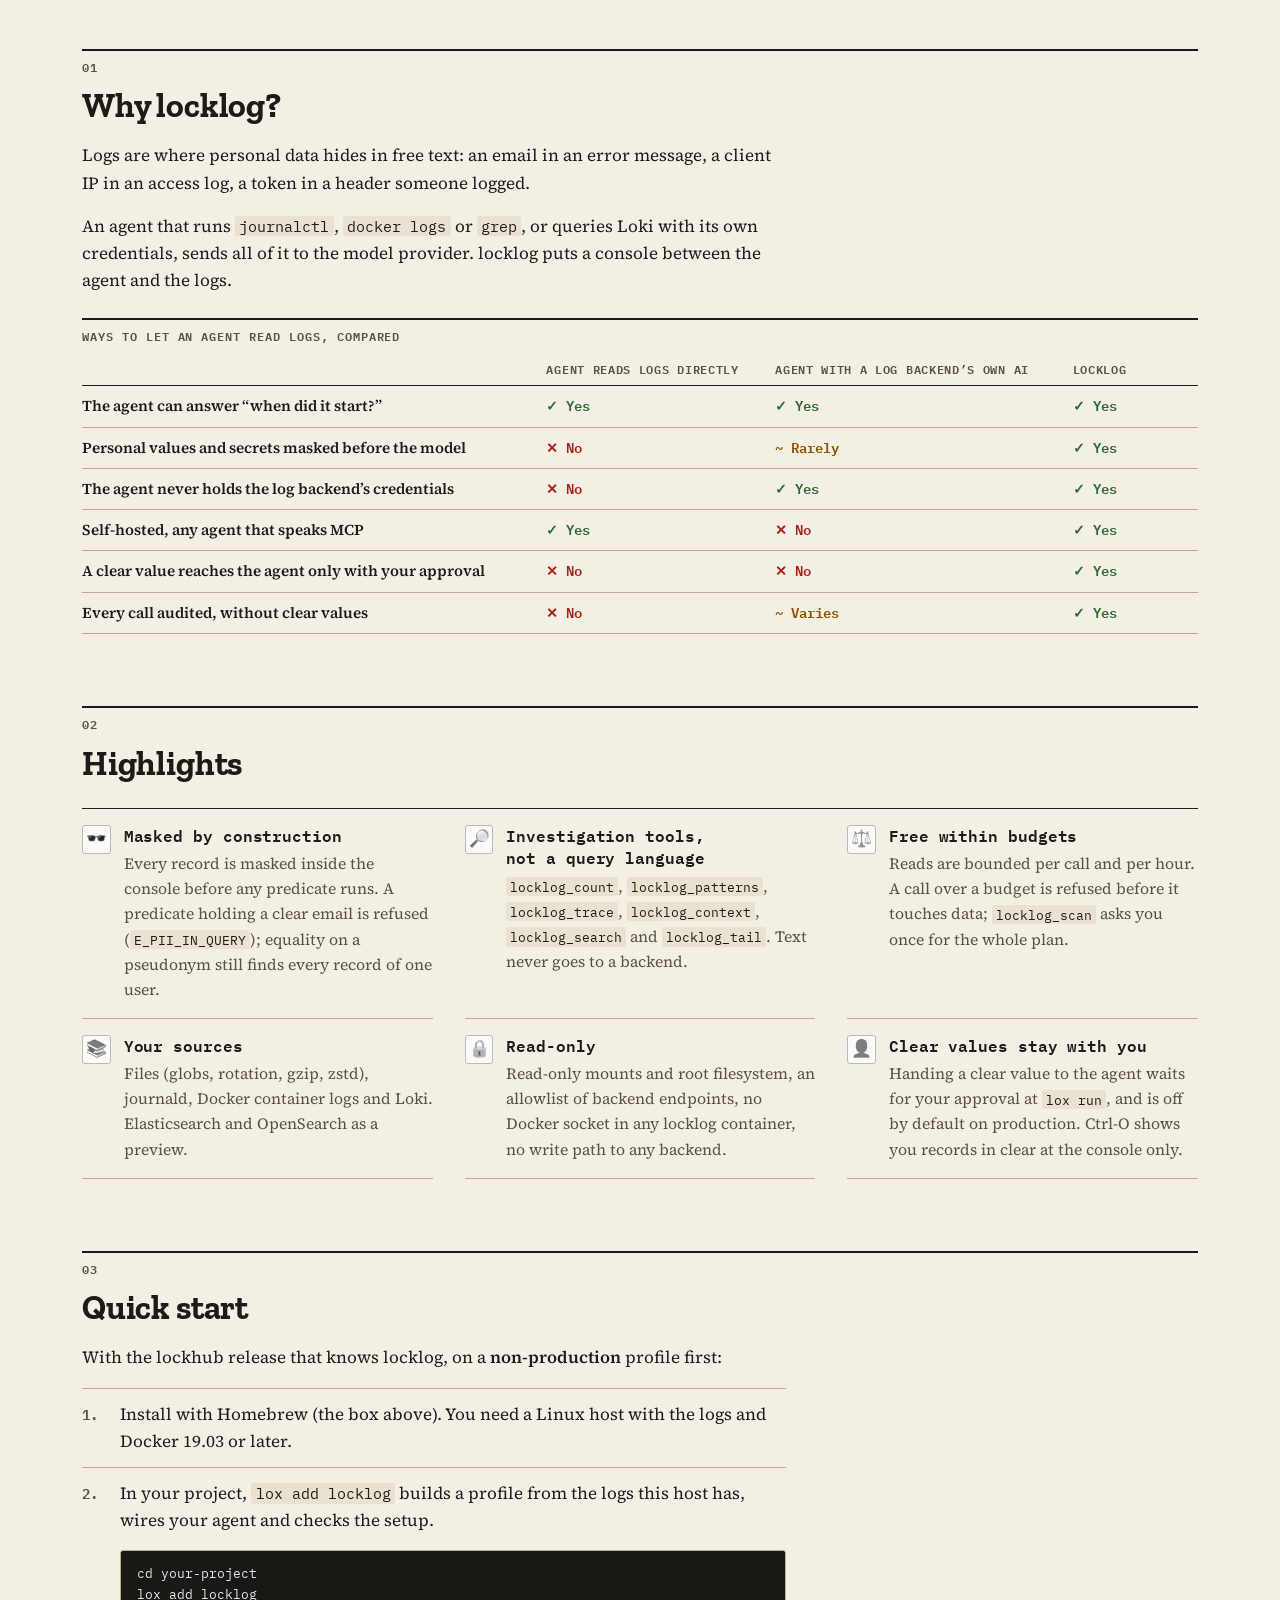
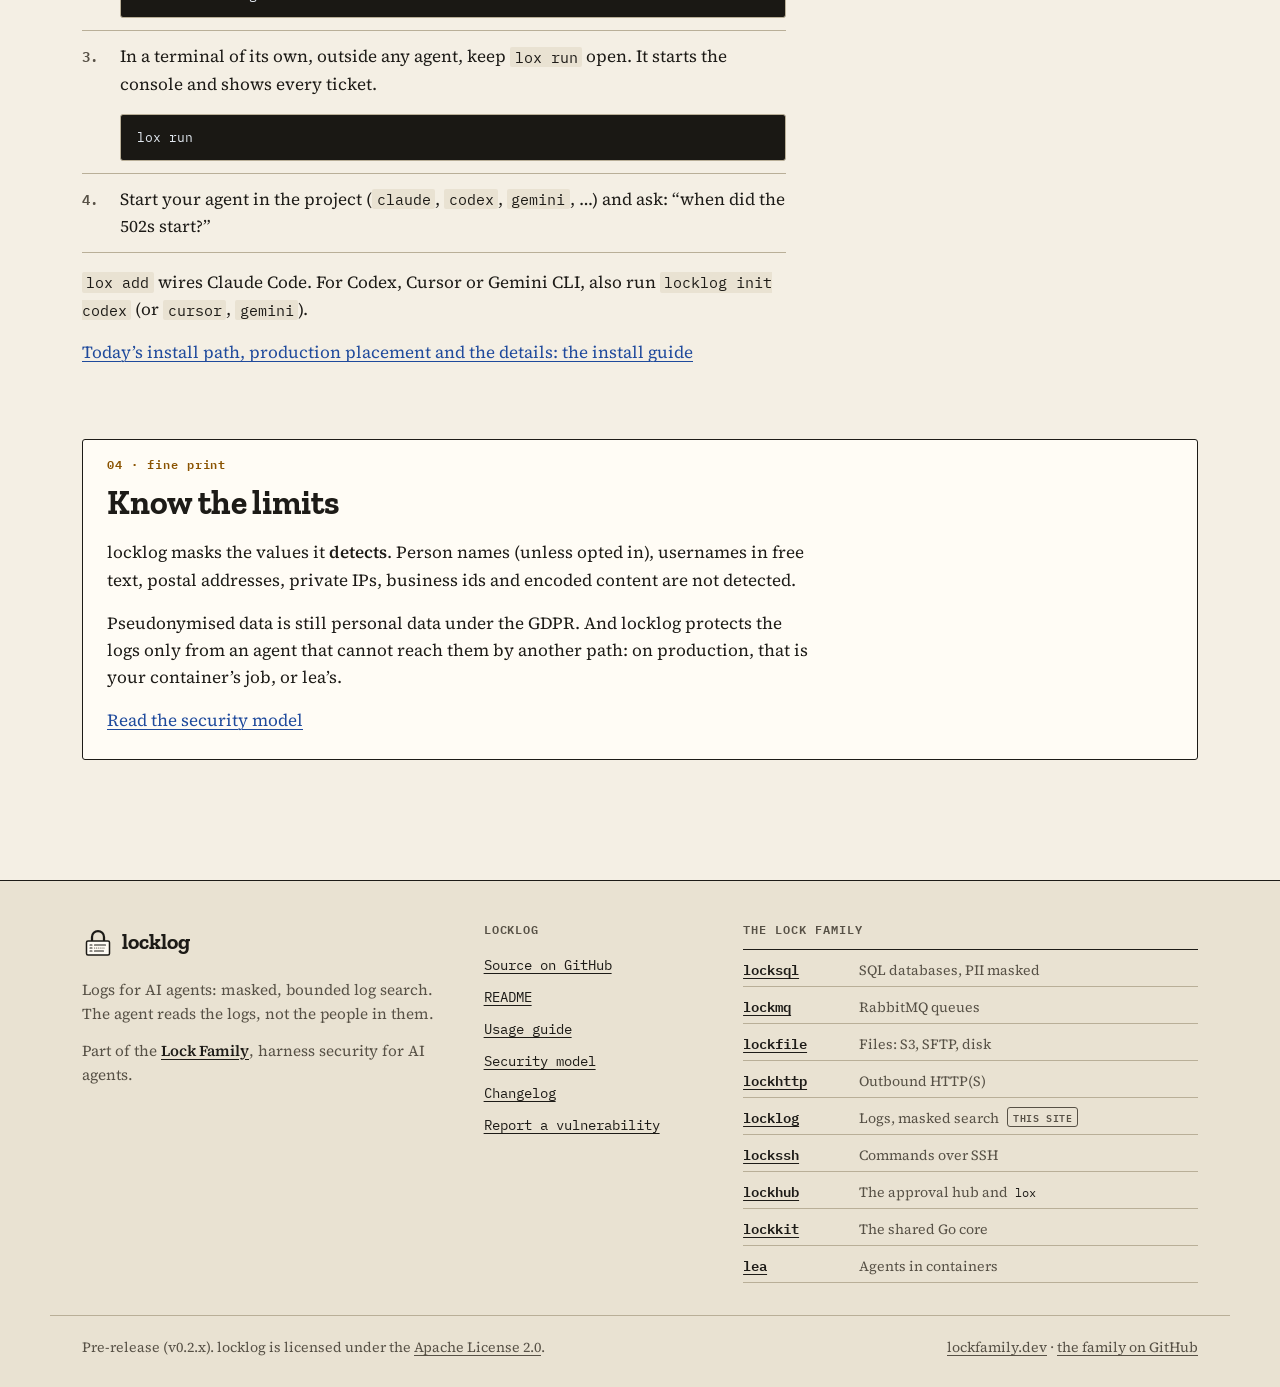
==== commit 57a4e3af: "docs: locklog ships with lockhub v0.10.0 and the tap lox add locklog and the console in lox run need" ====
--- a/site/index.html
+++ b/site/index.html
@@ -63,7 +63,7 @@
       <div class="install-head"><span>Install the Lock Family with Homebrew</span></div>
       <pre tabindex="0" aria-label="Install commands"><code><span class="cmd">brew trust davidgodefroid/tap</span>
 <span class="cmd">brew install davidgodefroid/tap/lockfamily</span></code></pre>
-      <p class="install-note">locklog itself today: <a href="install/#install-sh">its install script</a>. <code>lox add locklog</code> and <code>brew install davidgodefroid/tap/locklog</code> come with the next lockhub release.</p>
+      <p class="install-note">The family includes locklog. For locklog alone: <code>brew install davidgodefroid/tap/locklog</code> or <a href="install/#install-sh">its install script</a>.</p>
     </div>
     <div class="actions">
       <a class="button primary" href="install/">Install guide</a>
@@ -90,7 +90,7 @@
   </figure>
 </section>
 
-<div class="notice" role="note"><p><strong>Status.</strong> v0.2.1 is out. Its console is started by <code>lox run</code> only, from the lockhub release after v0.9.0 (the support is on lockhub’s main branch). See the <a href="https://github.com/DavidGodefroid/locklog/blob/main/CHANGELOG.md">CHANGELOG</a>.</p></div>
+<div class="notice" role="note"><p><strong>Status.</strong> v0.2.1 is out. Its console is started by <code>lox run</code> only, from lockhub v0.10.0. See the <a href="https://github.com/DavidGodefroid/locklog/blob/main/CHANGELOG.md">CHANGELOG</a>.</p></div>
 
 <section class="demo-section" aria-labelledby="demo">
   <h2 id="demo" class="visually-hidden">See it run</h2>
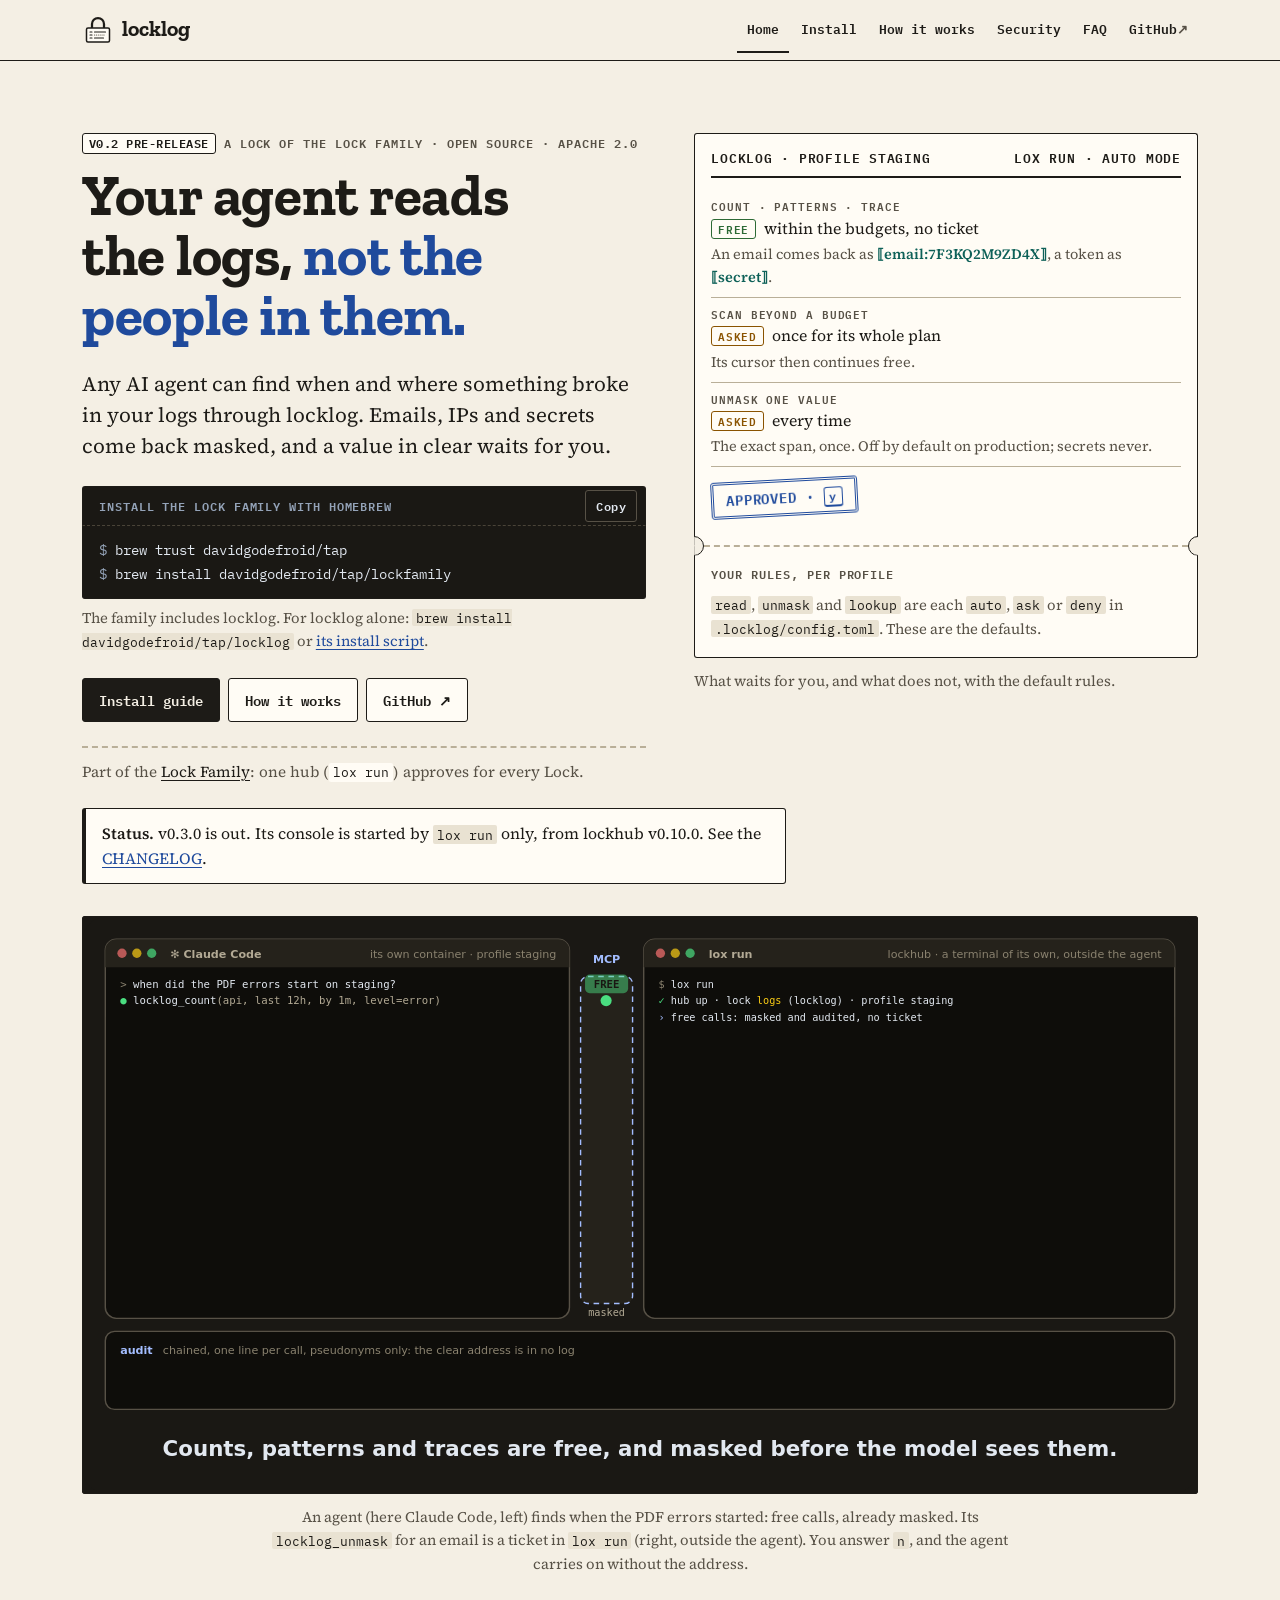
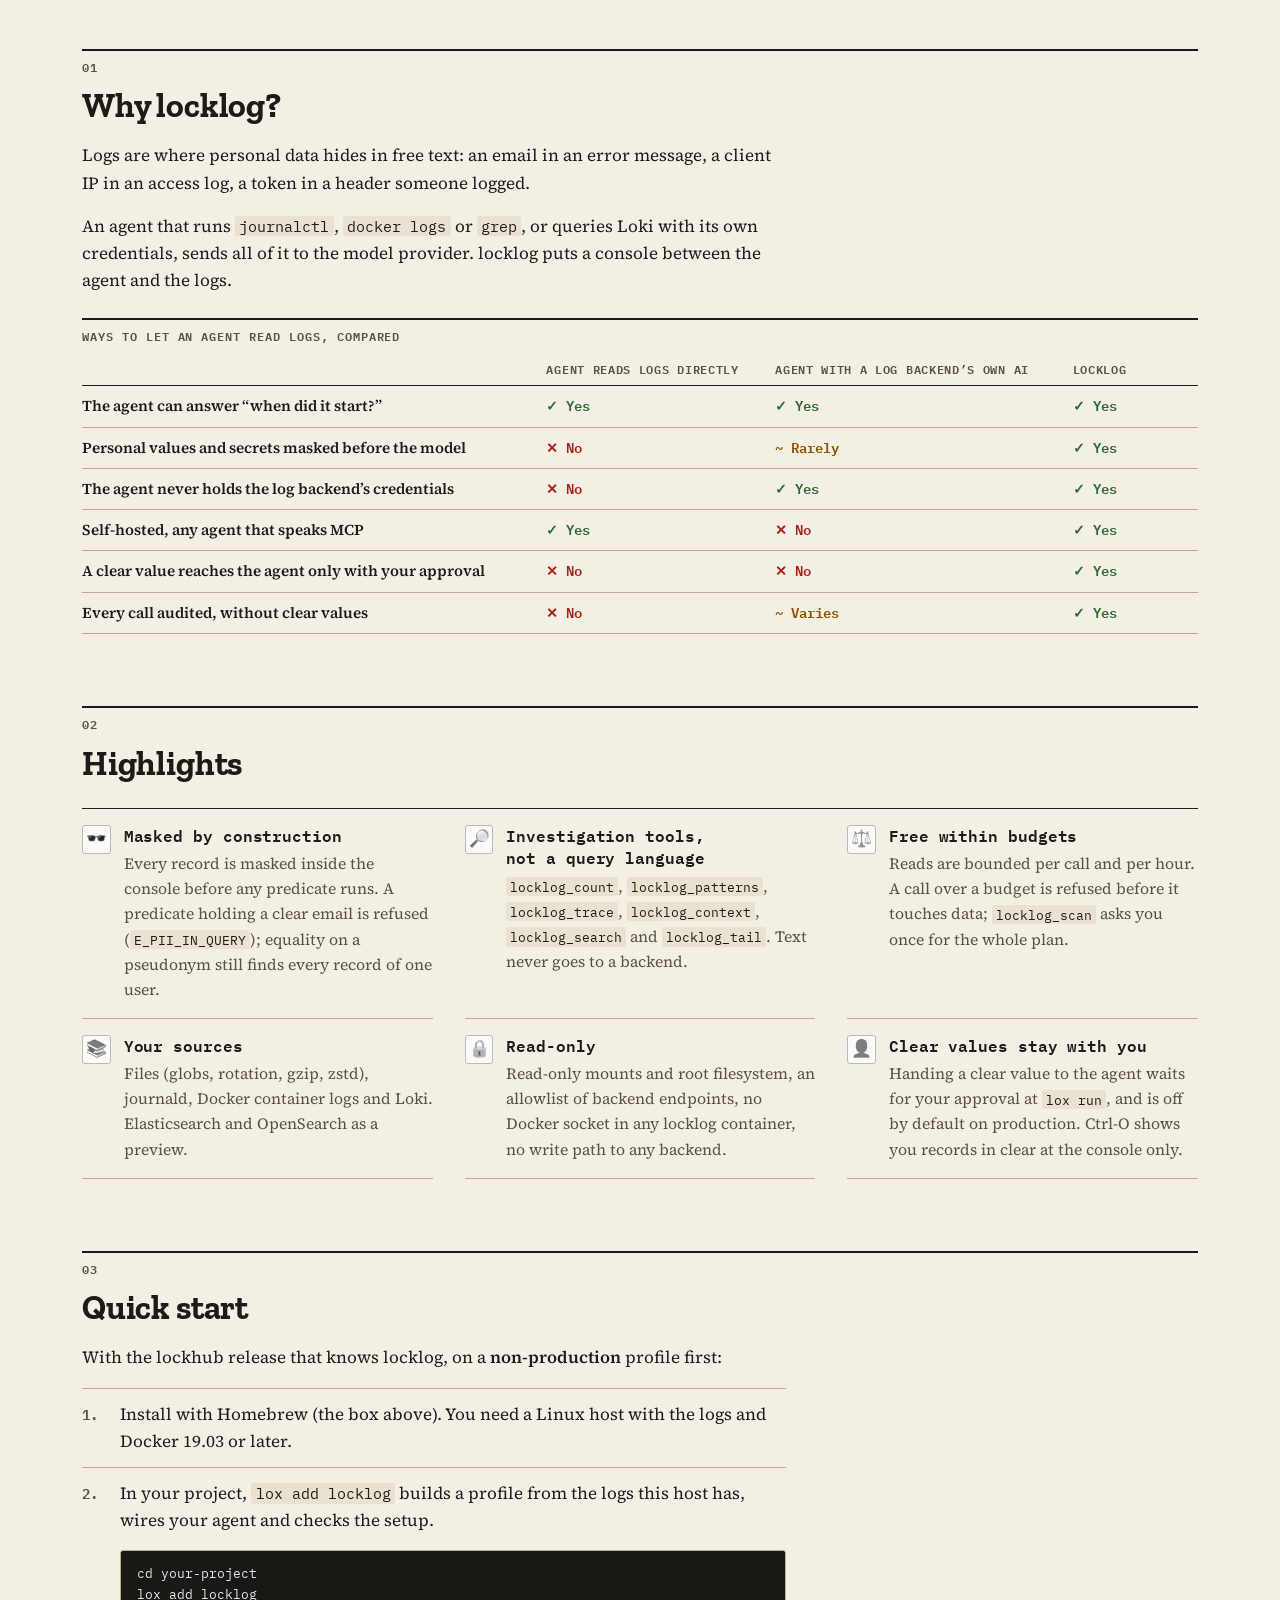
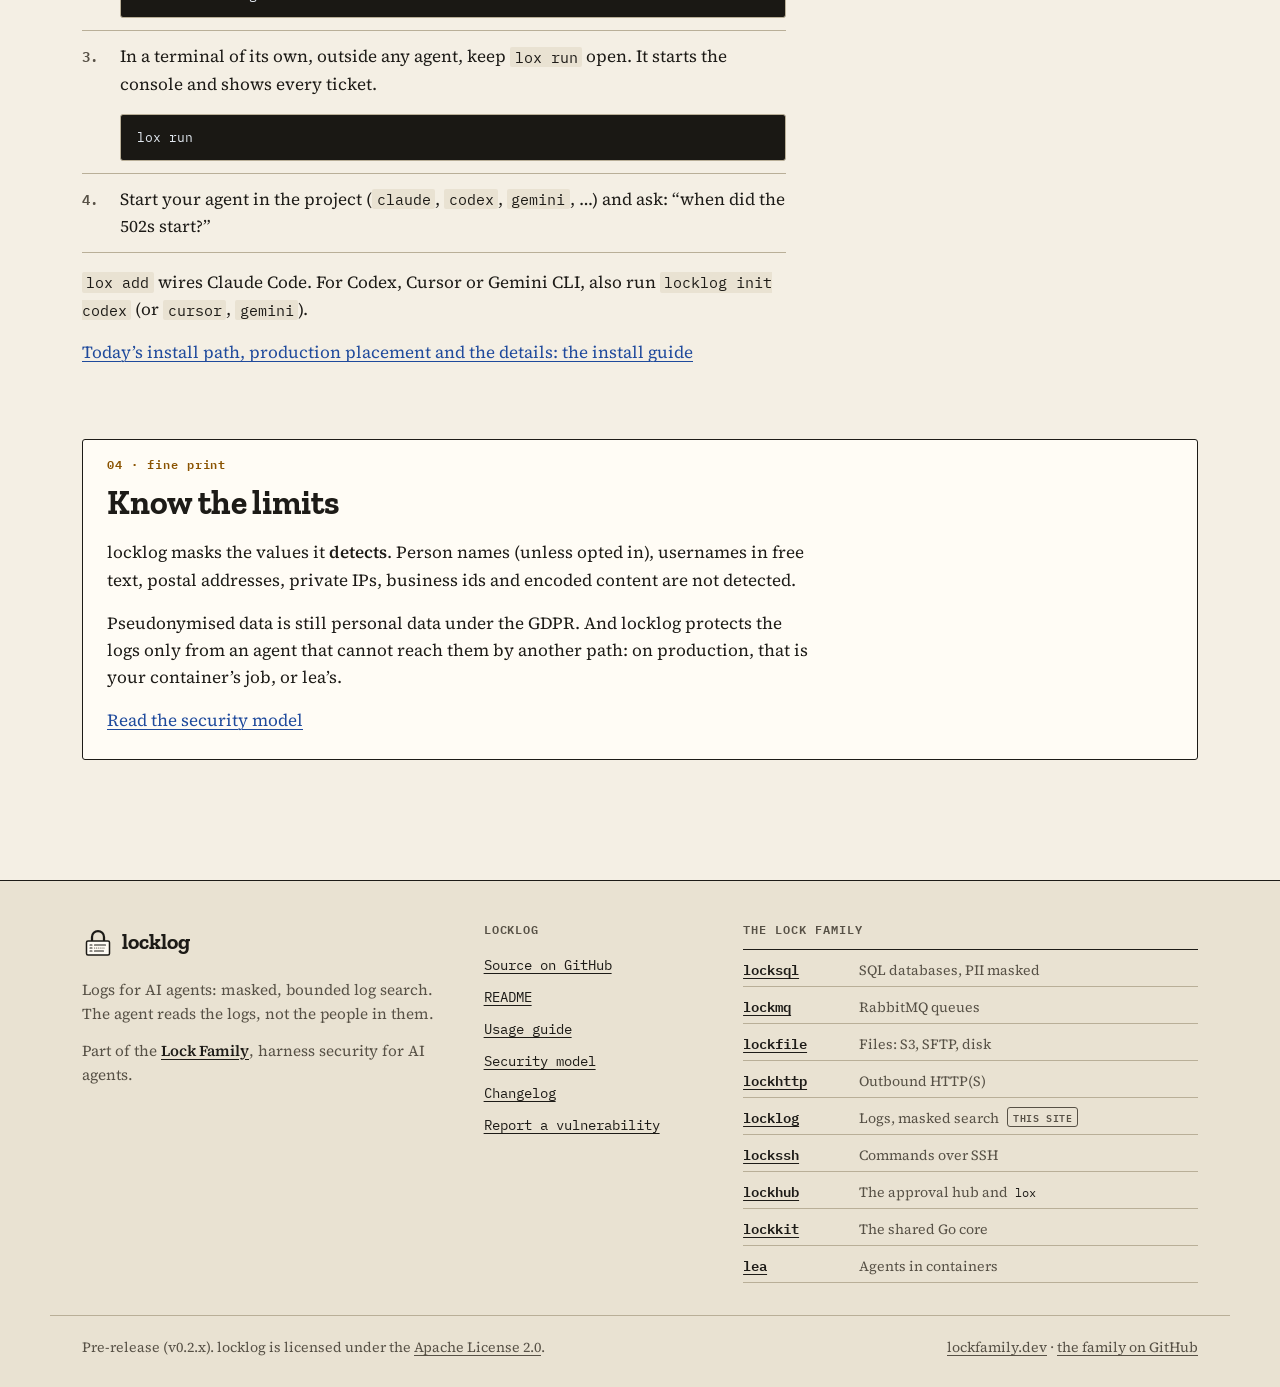
==== commit 6ebd2720: "release: v0.3.0 CHANGELOG [0.3.0], versions in README, SECURITY.md, docs and site; roadmap's next re" ====
--- a/site/index.html
+++ b/site/index.html
@@ -90,7 +90,7 @@
   </figure>
 </section>
 
-<div class="notice" role="note"><p><strong>Status.</strong> v0.2.1 is out. Its console is started by <code>lox run</code> only, from lockhub v0.10.0. See the <a href="https://github.com/DavidGodefroid/locklog/blob/main/CHANGELOG.md">CHANGELOG</a>.</p></div>
+<div class="notice" role="note"><p><strong>Status.</strong> v0.3.0 is out. Its console is started by <code>lox run</code> only, from lockhub v0.10.0. See the <a href="https://github.com/DavidGodefroid/locklog/blob/main/CHANGELOG.md">CHANGELOG</a>.</p></div>
 
 <section class="demo-section" aria-labelledby="demo">
   <h2 id="demo" class="visually-hidden">See it run</h2>
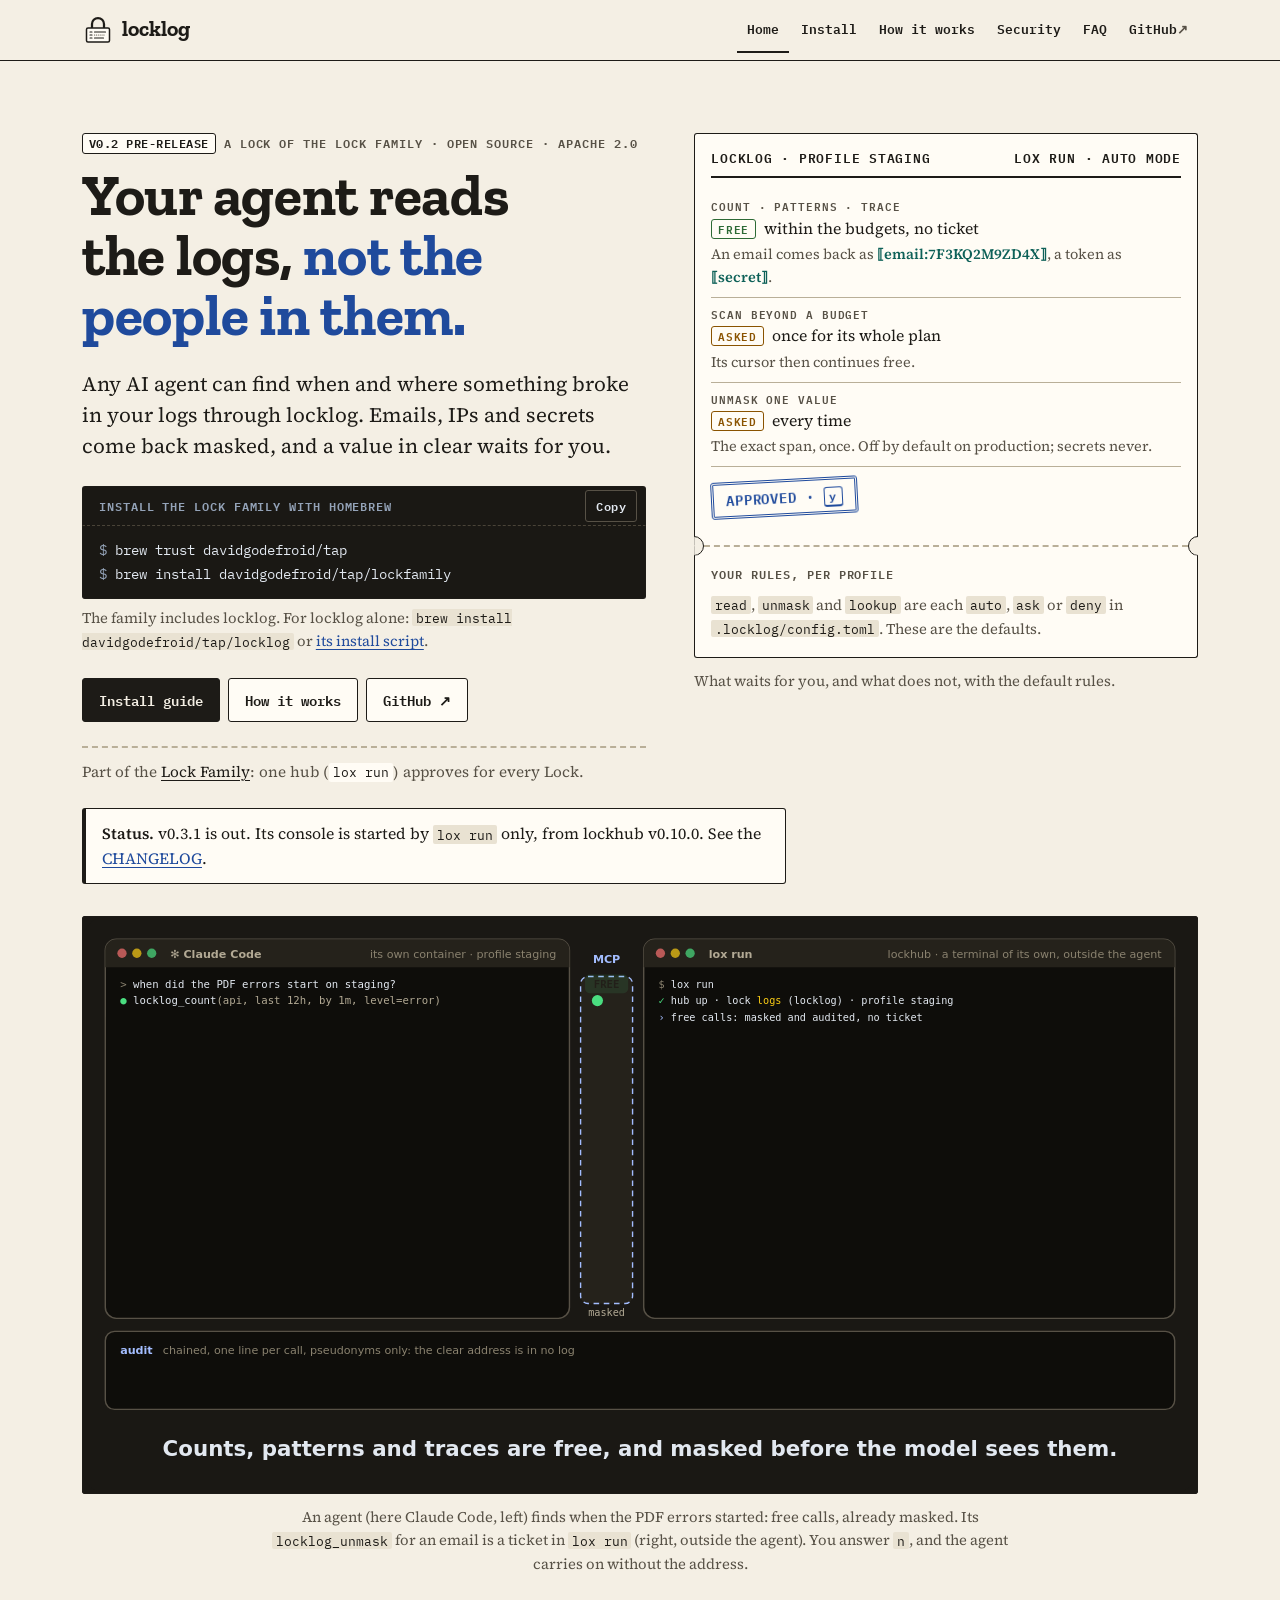
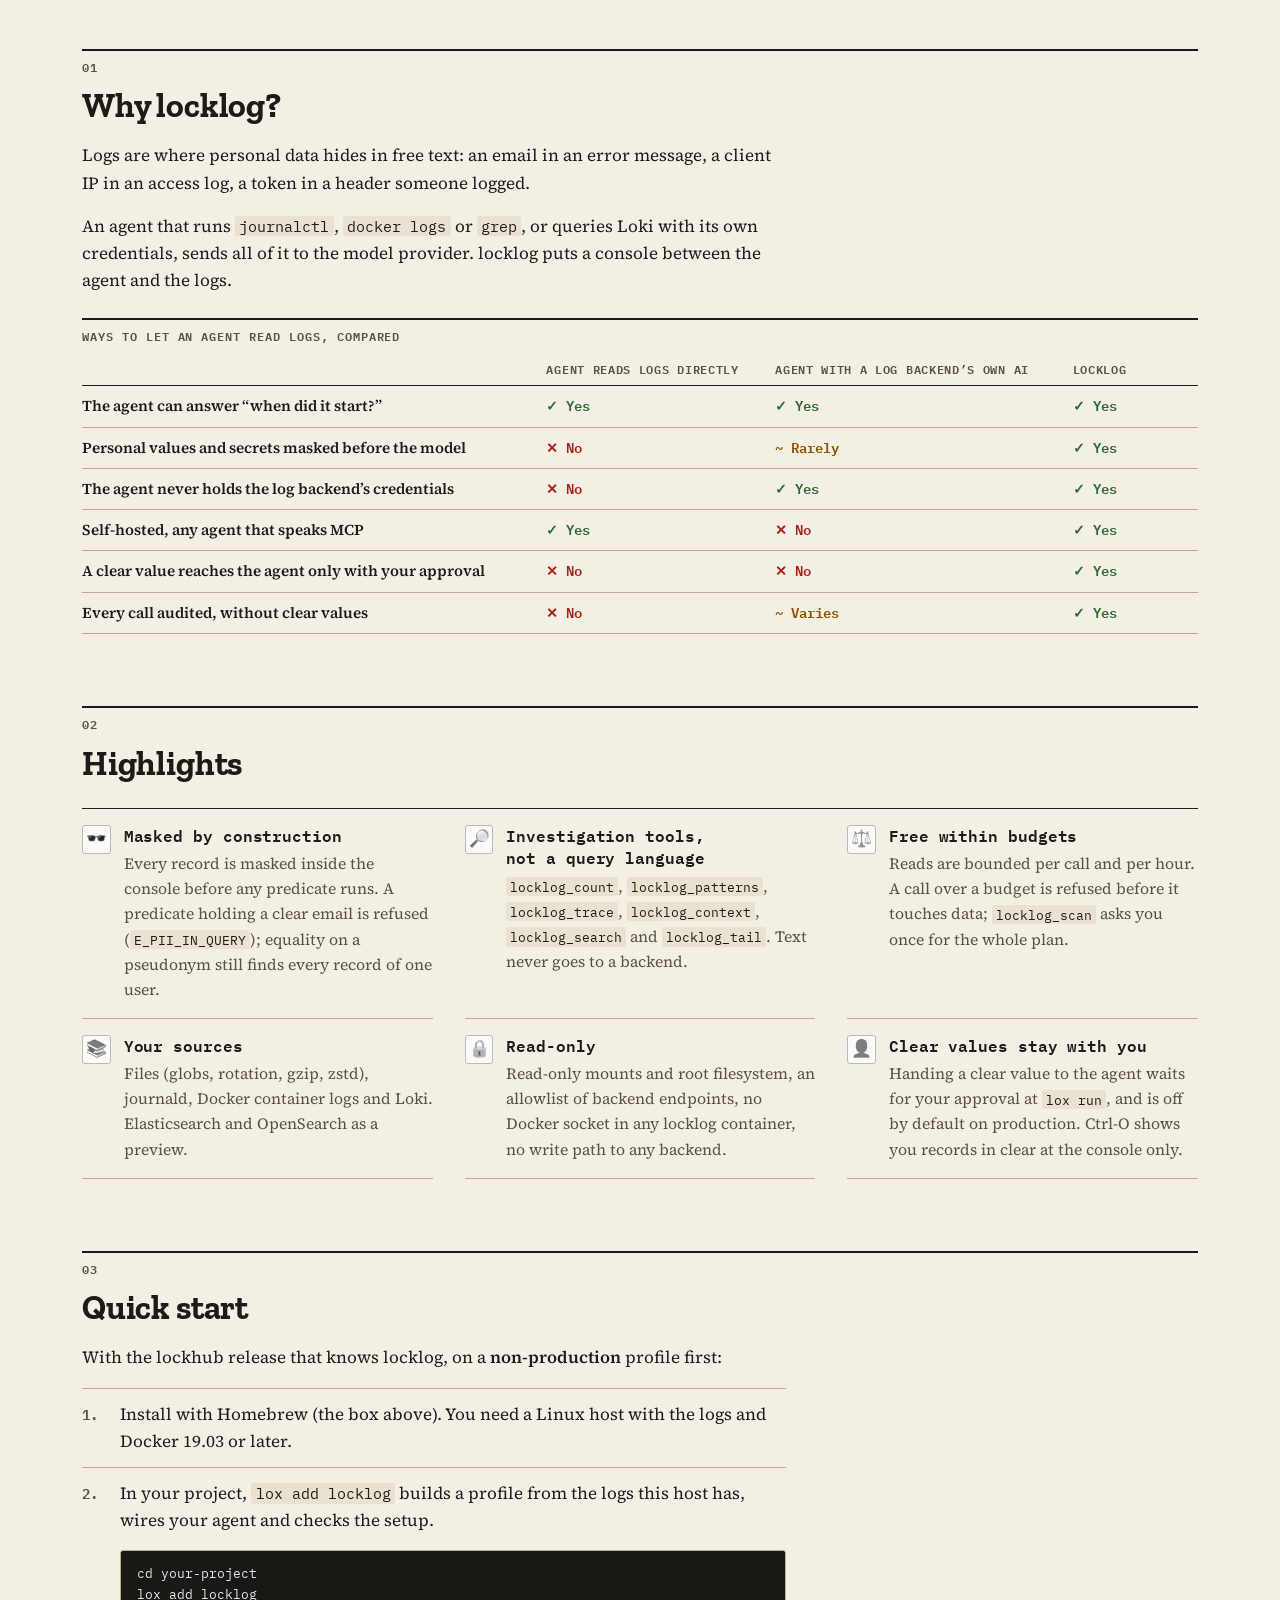
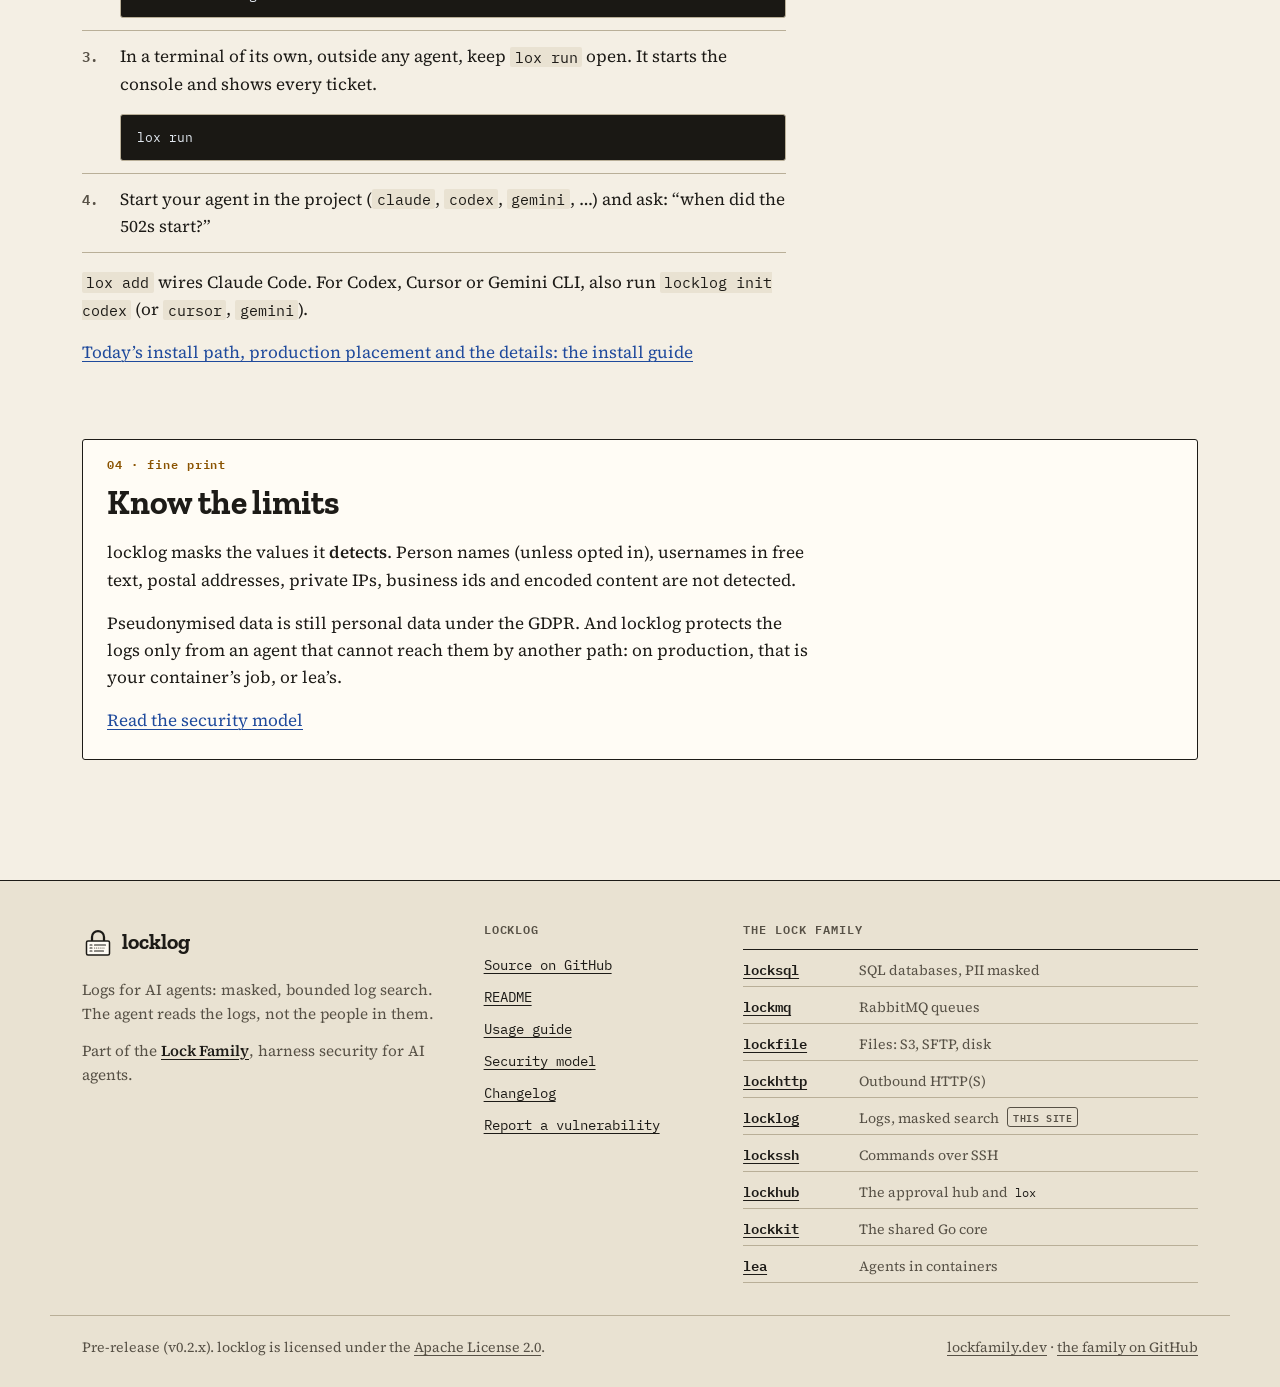
==== commit dfdcff4e: "release: v0.3.1 A masking fix: lockkit v0.19.2 keeps Postgres initdb's "--auth-local and --auth-host" ====
--- a/site/index.html
+++ b/site/index.html
@@ -90,7 +90,7 @@
   </figure>
 </section>
 
-<div class="notice" role="note"><p><strong>Status.</strong> v0.3.0 is out. Its console is started by <code>lox run</code> only, from lockhub v0.10.0. See the <a href="https://github.com/DavidGodefroid/locklog/blob/main/CHANGELOG.md">CHANGELOG</a>.</p></div>
+<div class="notice" role="note"><p><strong>Status.</strong> v0.3.1 is out. Its console is started by <code>lox run</code> only, from lockhub v0.10.0. See the <a href="https://github.com/DavidGodefroid/locklog/blob/main/CHANGELOG.md">CHANGELOG</a>.</p></div>
 
 <section class="demo-section" aria-labelledby="demo">
   <h2 id="demo" class="visually-hidden">See it run</h2>
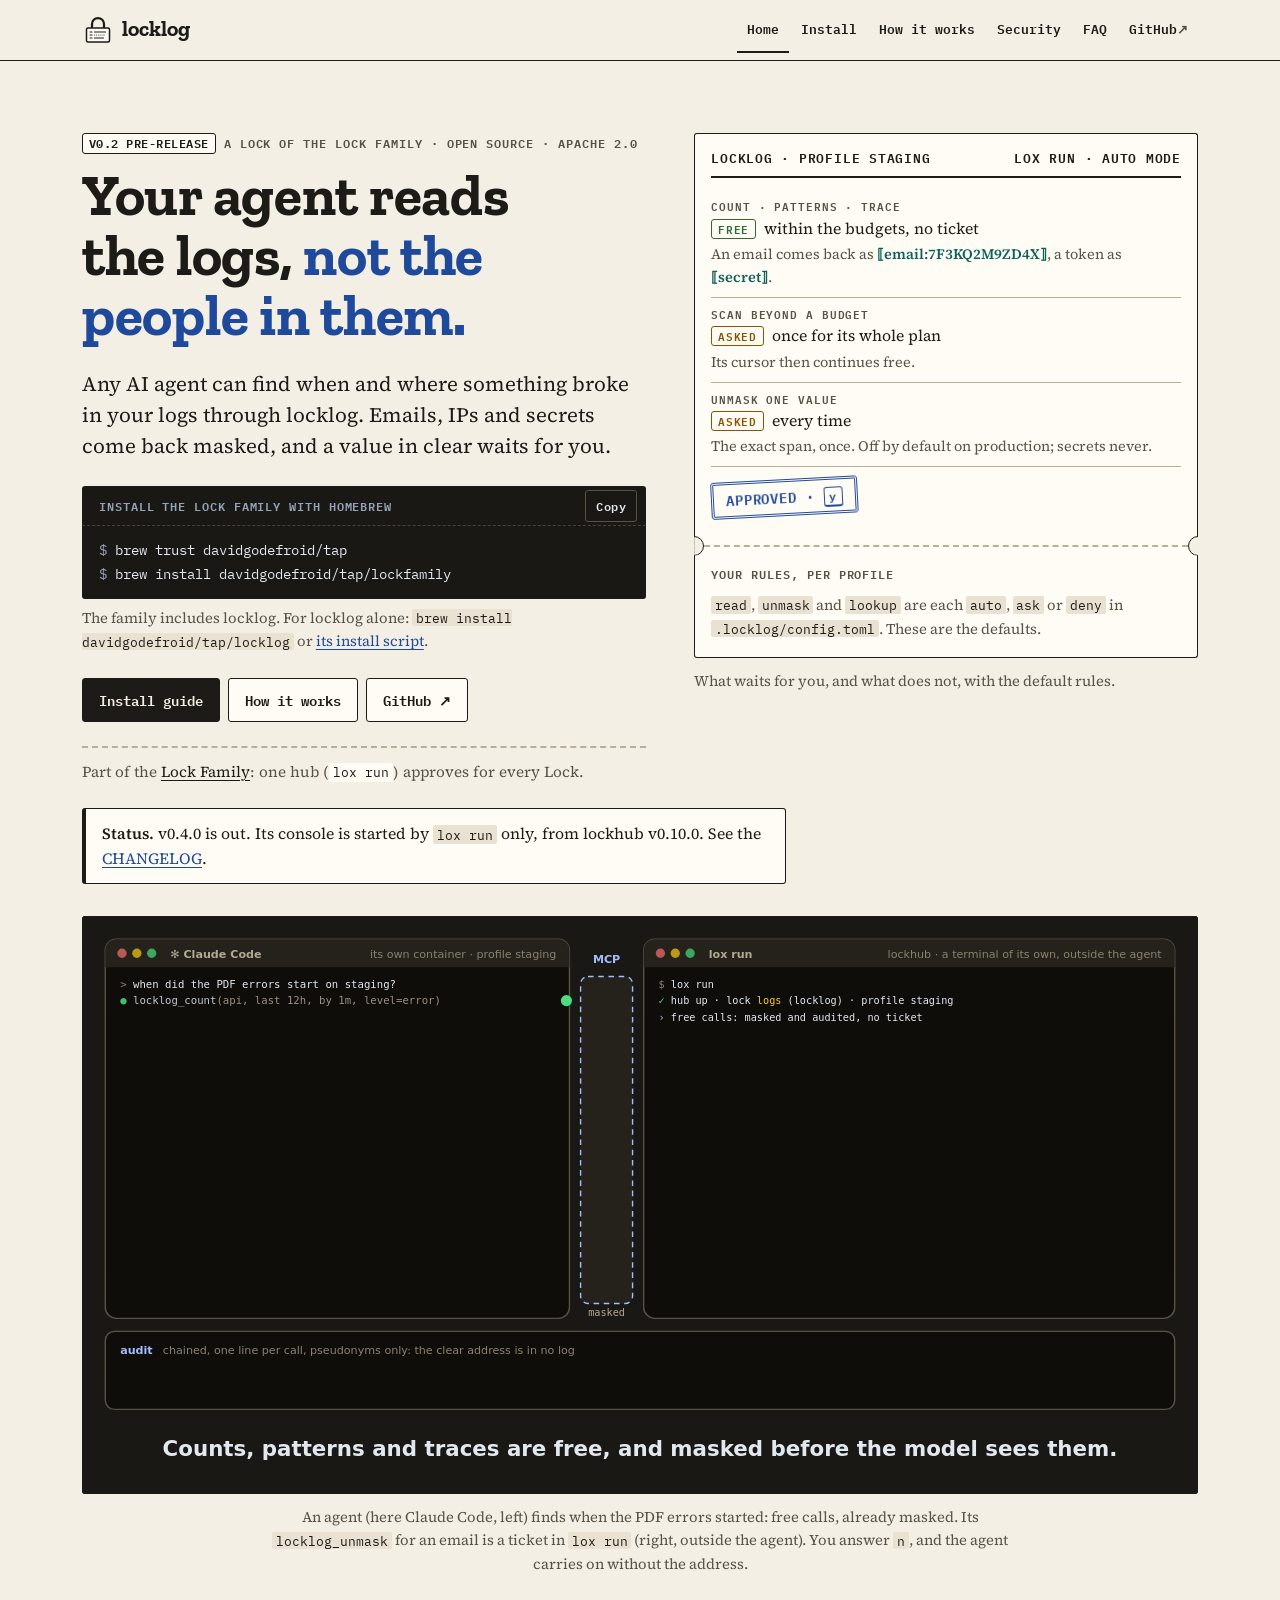
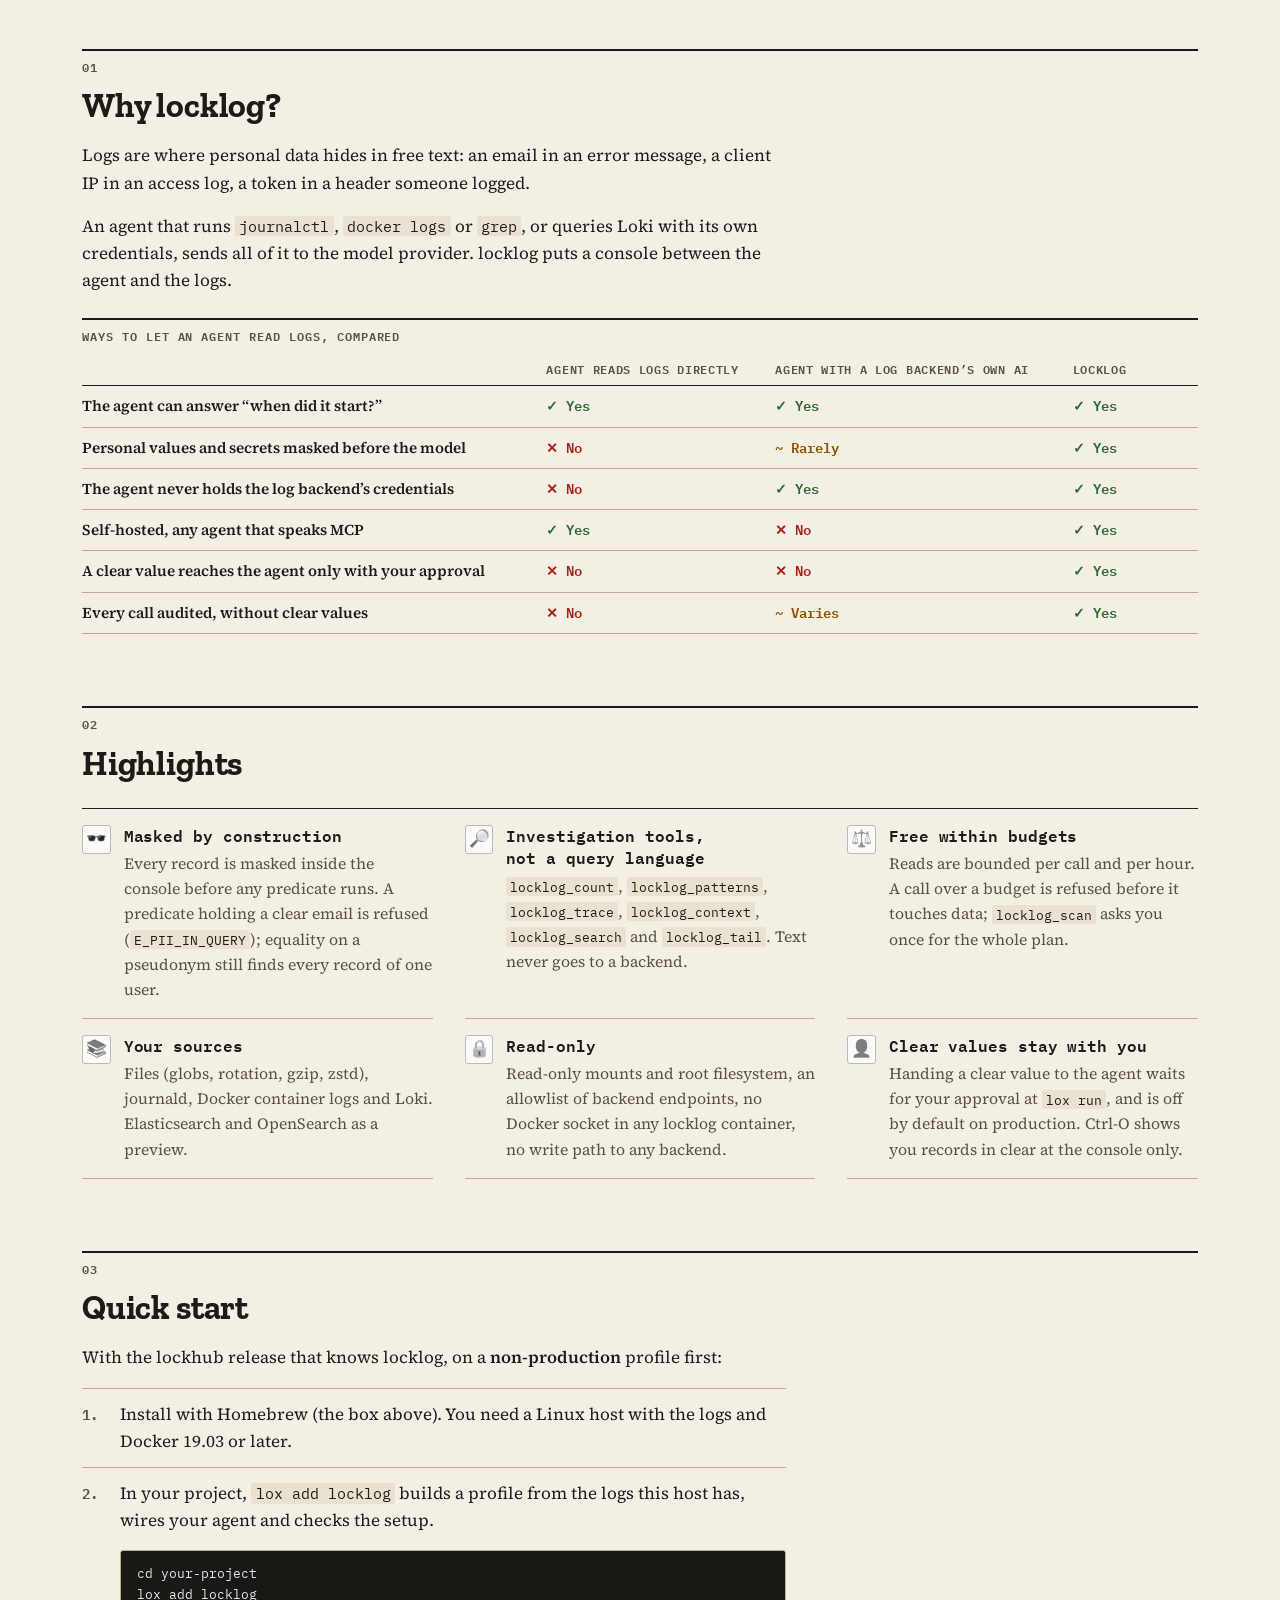
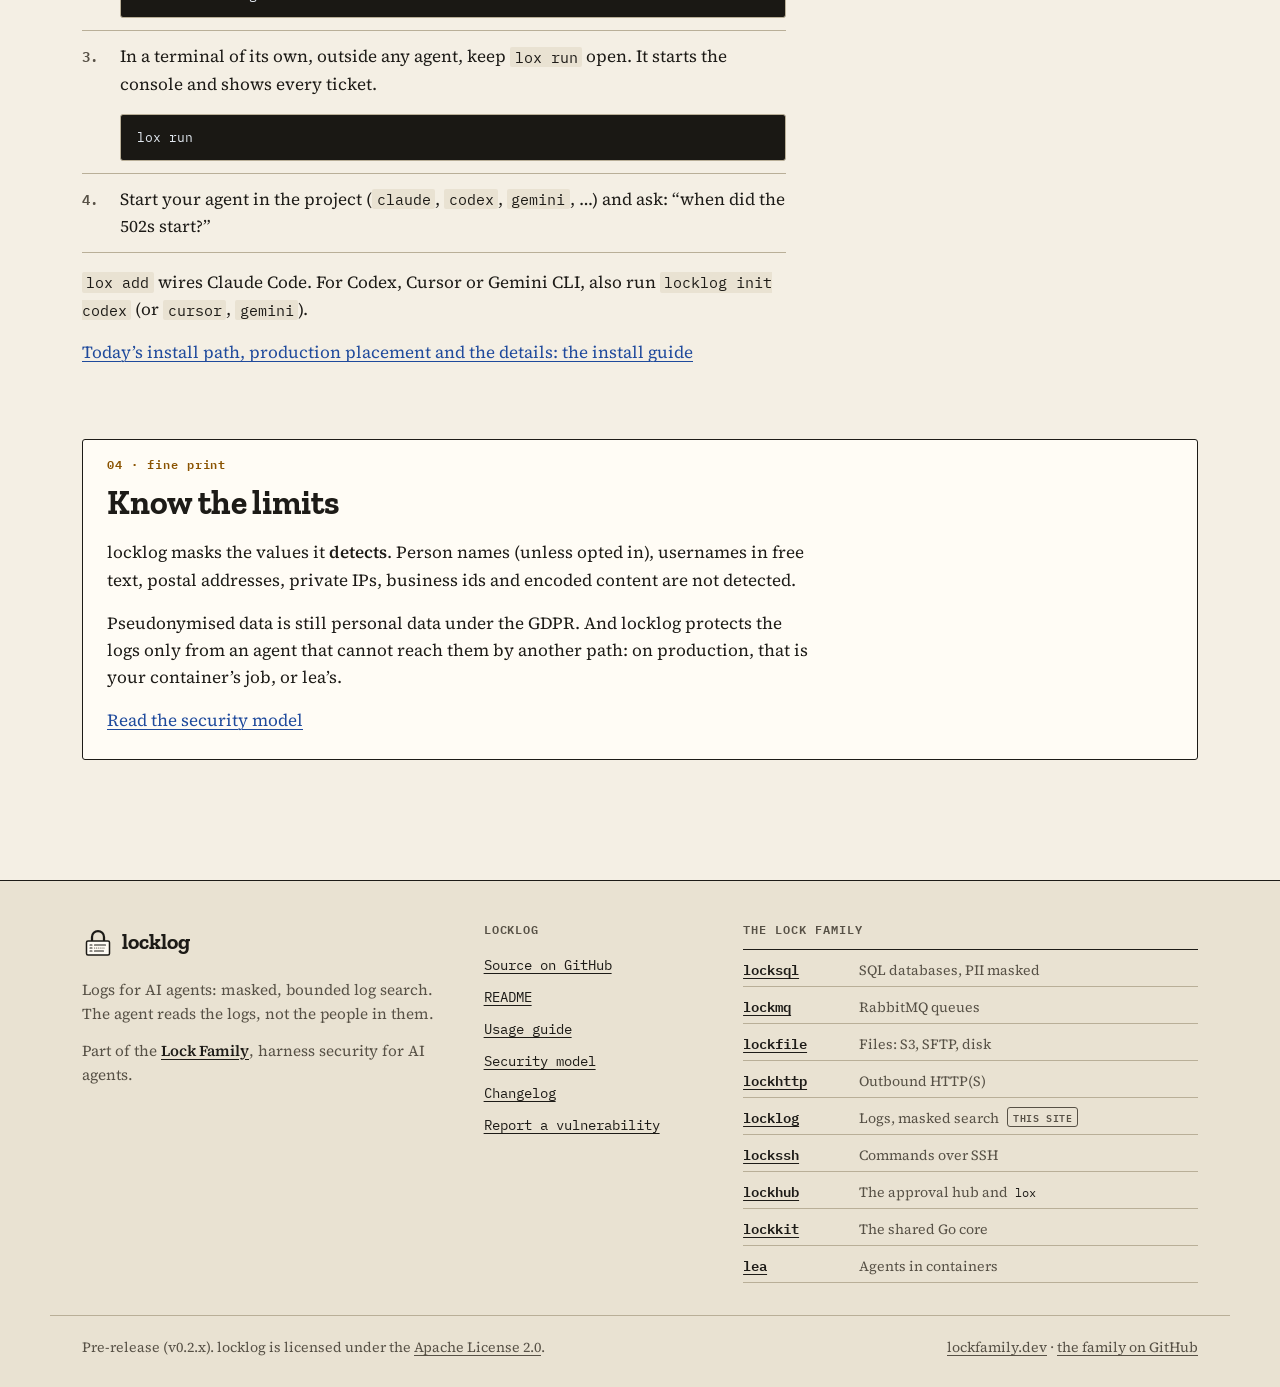
==== commit a5a02c01: "release: v0.4.0 Confined agents by default (lockkit v0.20.0, #158, #160).  Co-Authored-By: Claude Op" ====
--- a/site/index.html
+++ b/site/index.html
@@ -90,7 +90,7 @@
   </figure>
 </section>
 
-<div class="notice" role="note"><p><strong>Status.</strong> v0.3.1 is out. Its console is started by <code>lox run</code> only, from lockhub v0.10.0. See the <a href="https://github.com/DavidGodefroid/locklog/blob/main/CHANGELOG.md">CHANGELOG</a>.</p></div>
+<div class="notice" role="note"><p><strong>Status.</strong> v0.4.0 is out. Its console is started by <code>lox run</code> only, from lockhub v0.10.0. See the <a href="https://github.com/DavidGodefroid/locklog/blob/main/CHANGELOG.md">CHANGELOG</a>.</p></div>
 
 <section class="demo-section" aria-labelledby="demo">
   <h2 id="demo" class="visually-hidden">See it run</h2>
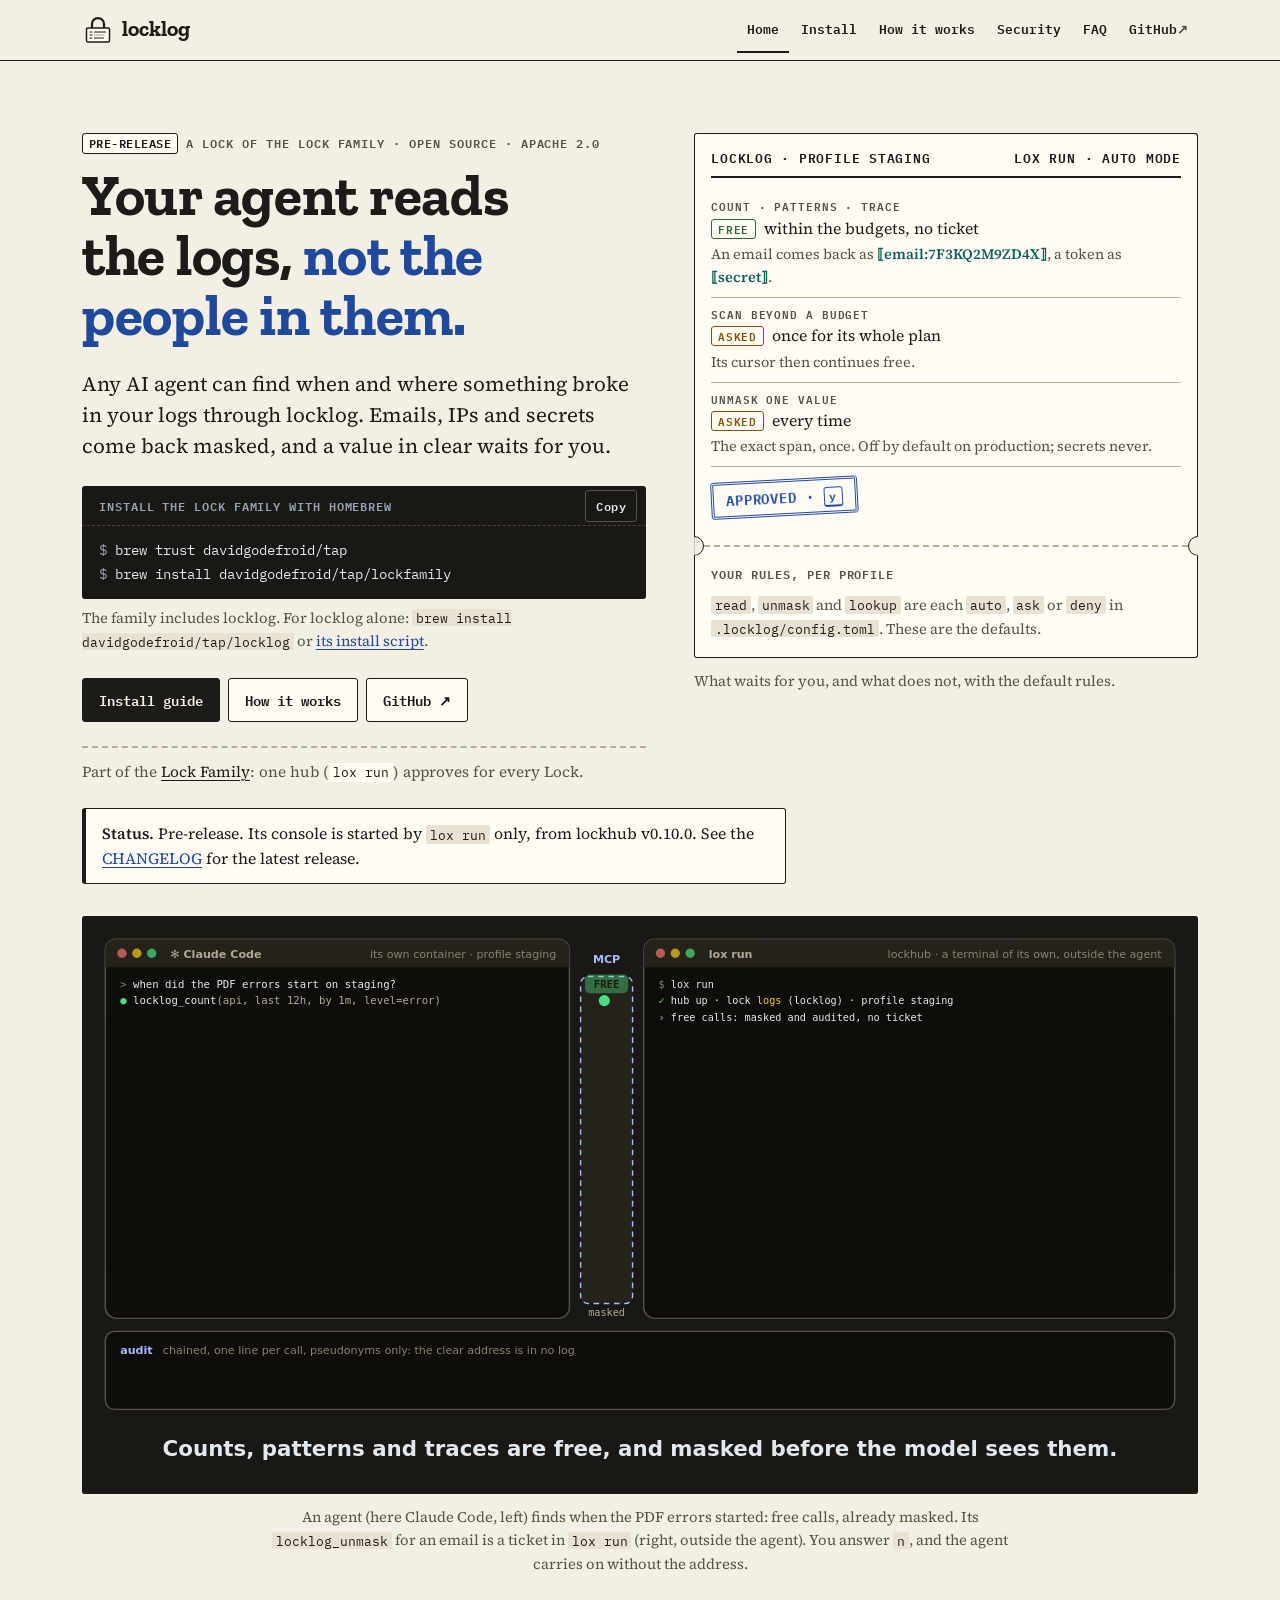
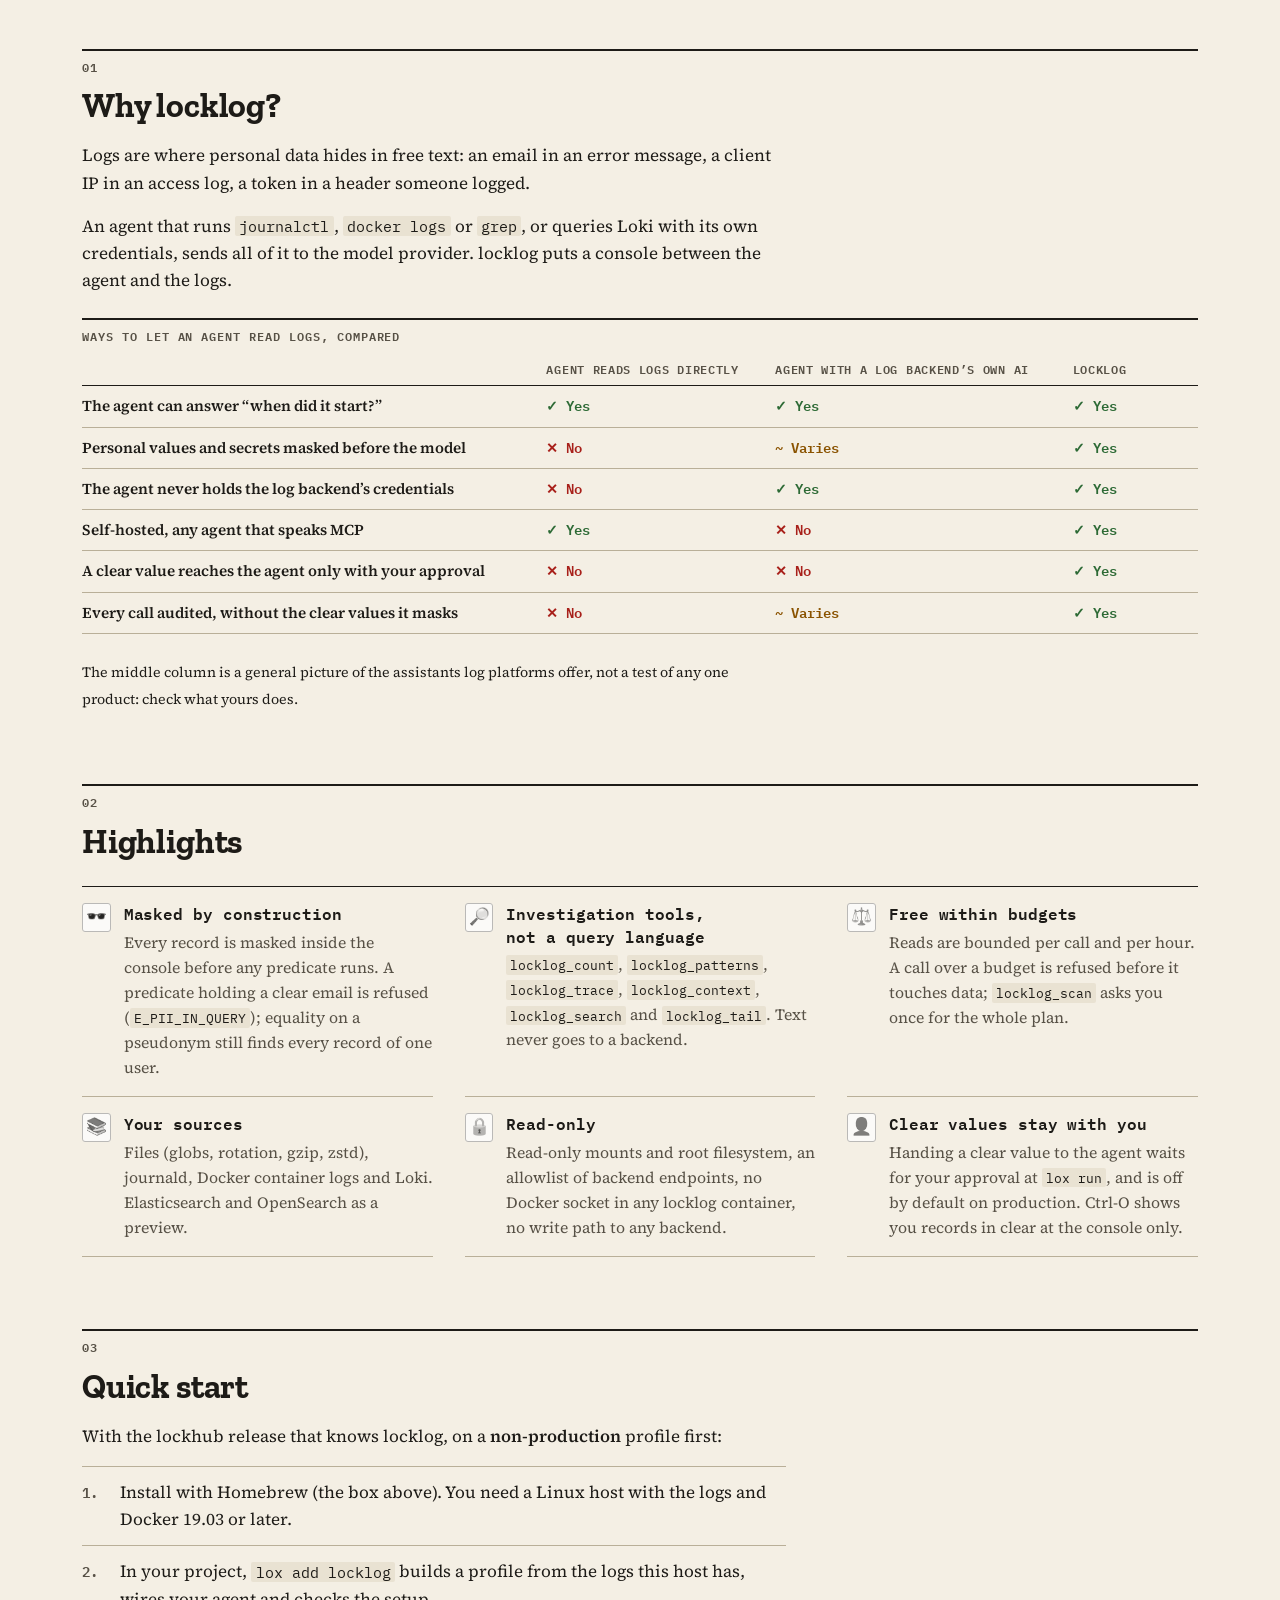
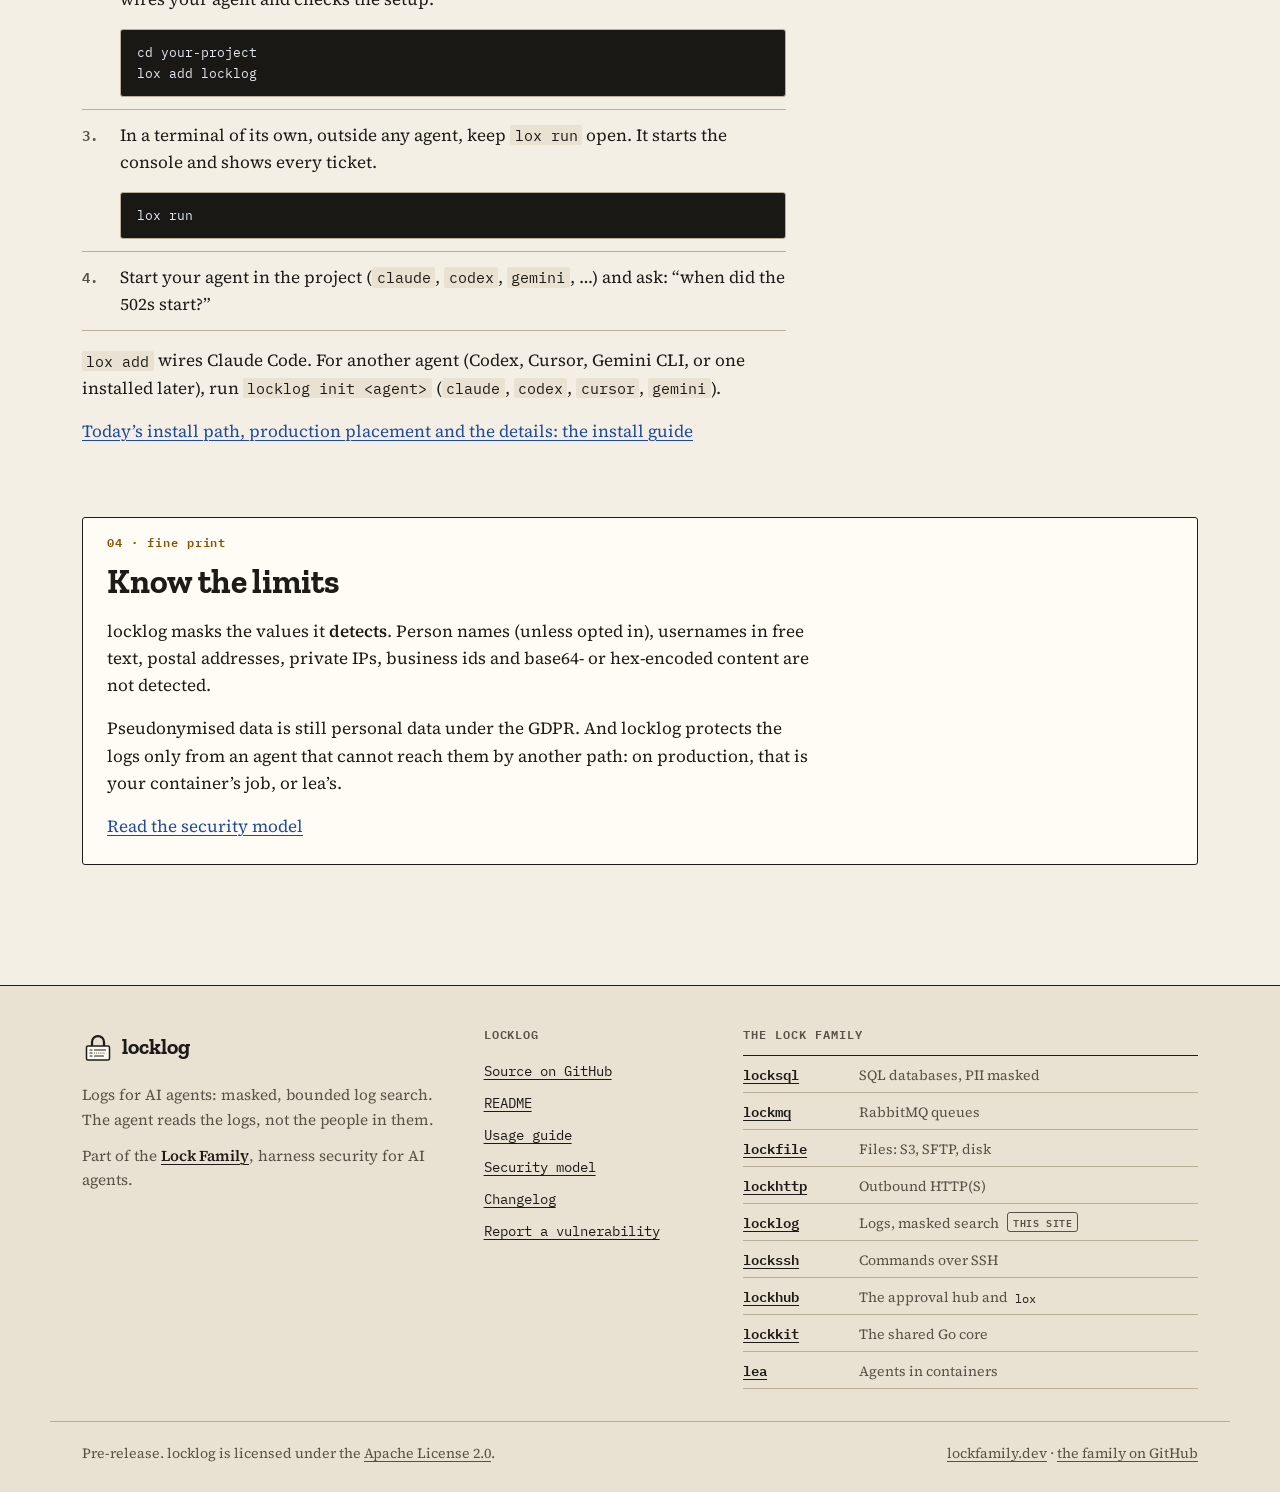
==== commit 77ba872d: "docs: fix the fact-check items of #163 Make README, SECURITY.md, docs/, the site and the texts shipp" ====
--- a/site/index.html
+++ b/site/index.html
@@ -56,7 +56,7 @@
 
 <section class="hero" aria-labelledby="hero-title">
   <div class="hero-text">
-    <p class="eyebrow"><span class="badge">v0.2 pre-release</span>A Lock of the Lock&nbsp;Family · open&nbsp;source · Apache&nbsp;2.0</p>
+    <p class="eyebrow"><span class="badge">pre-release</span>A Lock of the Lock&nbsp;Family · open&nbsp;source · Apache&nbsp;2.0</p>
     <h1 id="hero-title">Your agent reads the logs, <span class="key">not the people in them.</span></h1>
     <p class="lead">Any AI agent can find when and where something broke in your logs through locklog. Emails, IPs and secrets come back masked, and a value in clear waits for you.</p>
     <div class="install">
@@ -90,7 +90,7 @@
   </figure>
 </section>
 
-<div class="notice" role="note"><p><strong>Status.</strong> v0.4.0 is out. Its console is started by <code>lox run</code> only, from lockhub v0.10.0. See the <a href="https://github.com/DavidGodefroid/locklog/blob/main/CHANGELOG.md">CHANGELOG</a>.</p></div>
+<div class="notice" role="note"><p><strong>Status.</strong> Pre-release. Its console is started by <code>lox run</code> only, from lockhub v0.10.0. See the <a href="https://github.com/DavidGodefroid/locklog/blob/main/CHANGELOG.md">CHANGELOG</a> for the latest release.</p></div>
 
 <section class="demo-section" aria-labelledby="demo">
   <h2 id="demo" class="visually-hidden">See it run</h2>
@@ -115,14 +115,15 @@
 <thead><tr><th scope="col"><span class="visually-hidden">Property</span></th><th scope="col">Agent reads logs directly</th><th scope="col">Agent with a log backend’s own AI</th><th scope="col">locklog</th></tr></thead>
 <tbody>
 <tr><th scope="row">The agent can answer “when did it start?”</th><td class="yes">Yes</td><td class="yes">Yes</td><td class="yes">Yes</td></tr>
-<tr><th scope="row">Personal values and secrets masked before the model</th><td class="no">No</td><td class="partial">Rarely</td><td class="yes">Yes</td></tr>
+<tr><th scope="row">Personal values and secrets masked before the model</th><td class="no">No</td><td class="partial">Varies</td><td class="yes">Yes</td></tr>
 <tr><th scope="row">The agent never holds the log backend’s credentials</th><td class="no">No</td><td class="yes">Yes</td><td class="yes">Yes</td></tr>
 <tr><th scope="row">Self-hosted, any agent that speaks MCP</th><td class="yes">Yes</td><td class="no">No</td><td class="yes">Yes</td></tr>
 <tr><th scope="row">A clear value reaches the agent only with your approval</th><td class="no">No</td><td class="no">No</td><td class="yes">Yes</td></tr>
-<tr><th scope="row">Every call audited, without clear values</th><td class="no">No</td><td class="partial">Varies</td><td class="yes">Yes</td></tr>
+<tr><th scope="row">Every call audited, without the clear values it masks</th><td class="no">No</td><td class="partial">Varies</td><td class="yes">Yes</td></tr>
 </tbody>
 </table>
 </div>
+<p class="prose"><small>The middle column is a general picture of the assistants log platforms offer, not a test of any one product: check what yours does.</small></p>
 </section>
 
 <section aria-labelledby="highlights">
@@ -150,7 +151,7 @@
     <li><p>Start your agent in the project (<code>claude</code>, <code>codex</code>, <code>gemini</code>, …) and ask: “when did the 502s start?”</p></li>
   </ol>
   <div class="prose">
-    <p><code>lox add</code> wires Claude Code. For Codex, Cursor or Gemini CLI, also run <code>locklog init codex</code> (or <code>cursor</code>, <code>gemini</code>).</p>
+    <p><code>lox add</code> wires Claude Code. For another agent (Codex, Cursor, Gemini CLI, or one installed later), run <code>locklog init &lt;agent&gt;</code> (<code>claude</code>, <code>codex</code>, <code>cursor</code>, <code>gemini</code>).</p>
     <p><a href="install/">Today’s install path, production placement and the details: the install guide</a></p>
   </div>
 </section>
@@ -158,7 +159,7 @@
 <section class="limits" aria-labelledby="limits">
   <h2 id="limits">Know the limits</h2>
   <div class="prose">
-    <p>locklog masks the values it <strong>detects</strong>. Person names (unless opted in), usernames in free text, postal addresses, private IPs, business ids and encoded content are not detected.</p>
+    <p>locklog masks the values it <strong>detects</strong>. Person names (unless opted in), usernames in free text, postal addresses, private IPs, business ids and base64- or hex-encoded content are not detected.</p>
     <p>Pseudonymised data is still personal data under the GDPR. And locklog protects the logs only from an agent that cannot reach them by another path: on production, that is your container’s job, or lea’s.</p>
     <p><a href="security/">Read the security model</a></p>
   </div>
@@ -200,7 +201,7 @@
       </nav>
     </div>
     <div class="wrap footer-bottom">
-      <p>Pre-release (v0.2.x). locklog is licensed under the <a href="https://github.com/DavidGodefroid/locklog/blob/main/LICENSE">Apache License 2.0</a>.</p>
+      <p>Pre-release. locklog is licensed under the <a href="https://github.com/DavidGodefroid/locklog/blob/main/LICENSE">Apache License 2.0</a>.</p>
       <p><a href="https://lockfamily.dev">lockfamily.dev</a> · <a href="https://github.com/DavidGodefroid/lockfamily">the family on GitHub</a></p>
     </div>
   </footer>
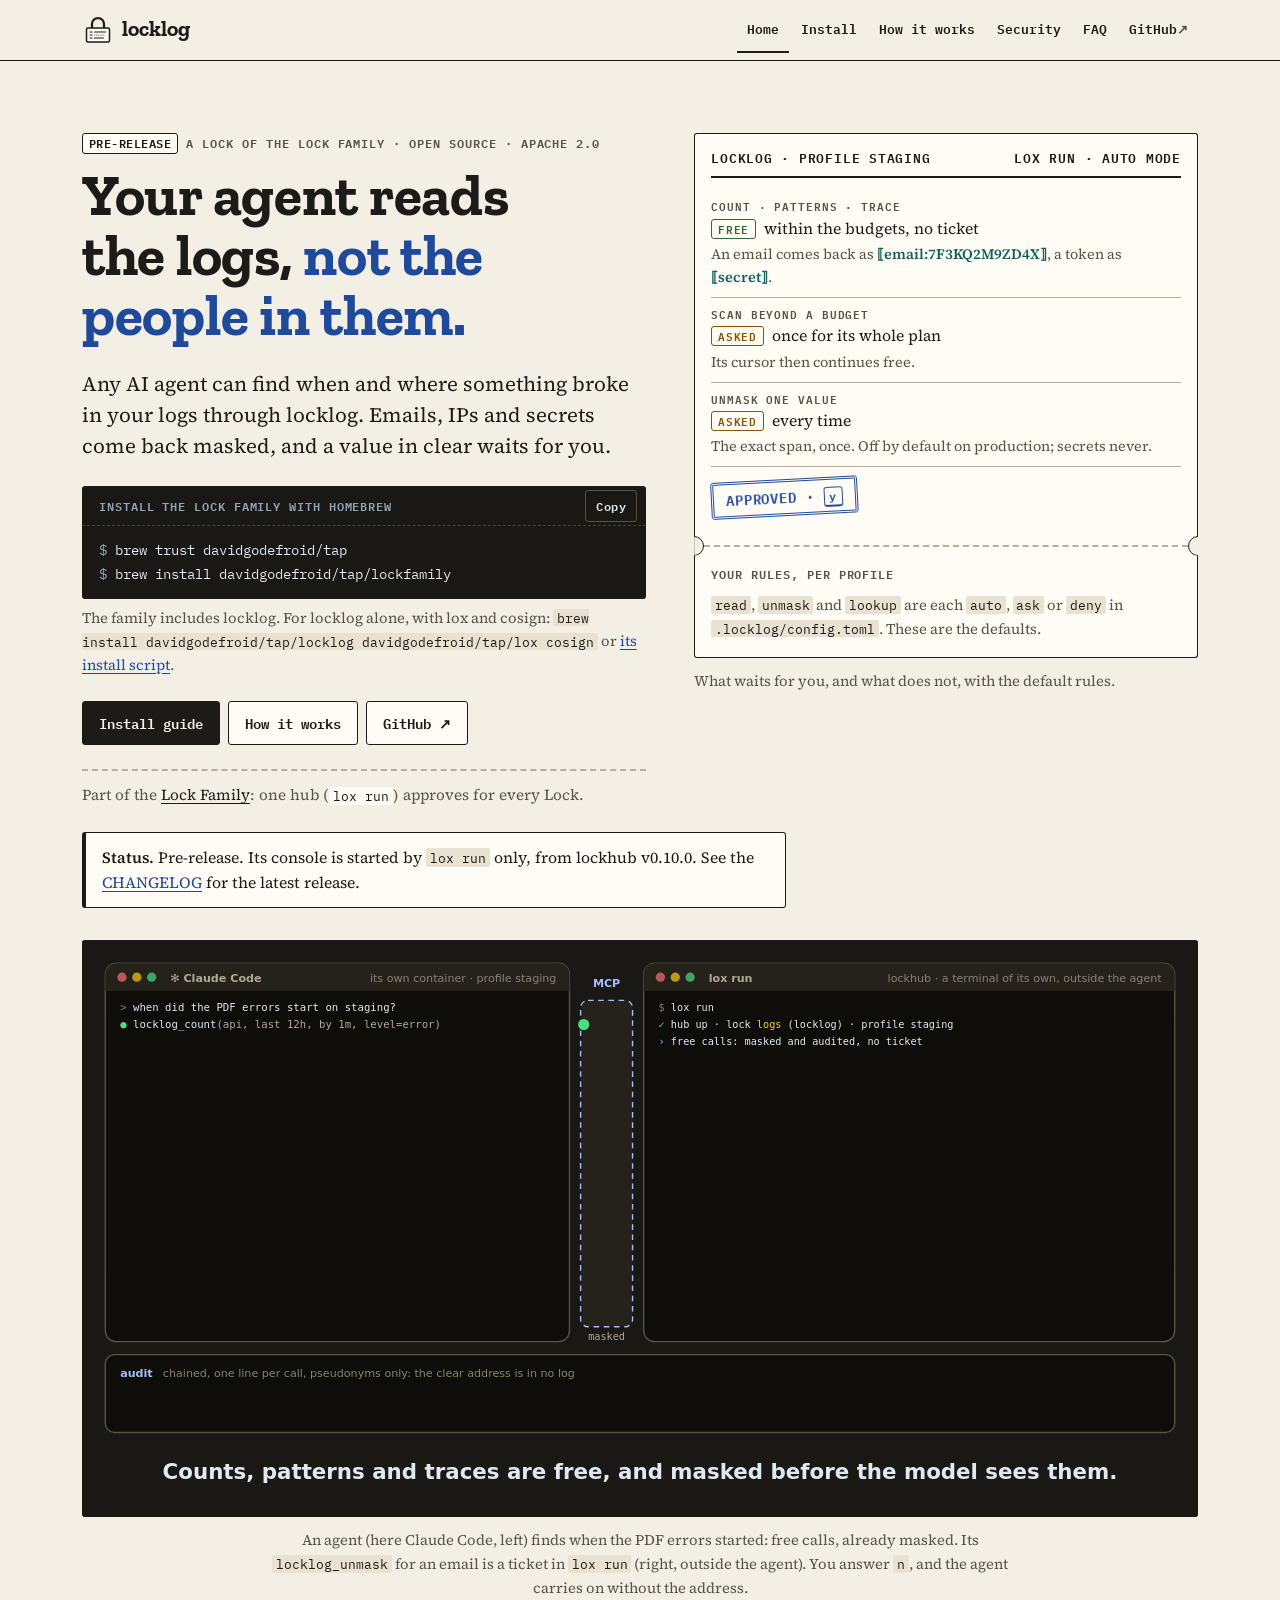
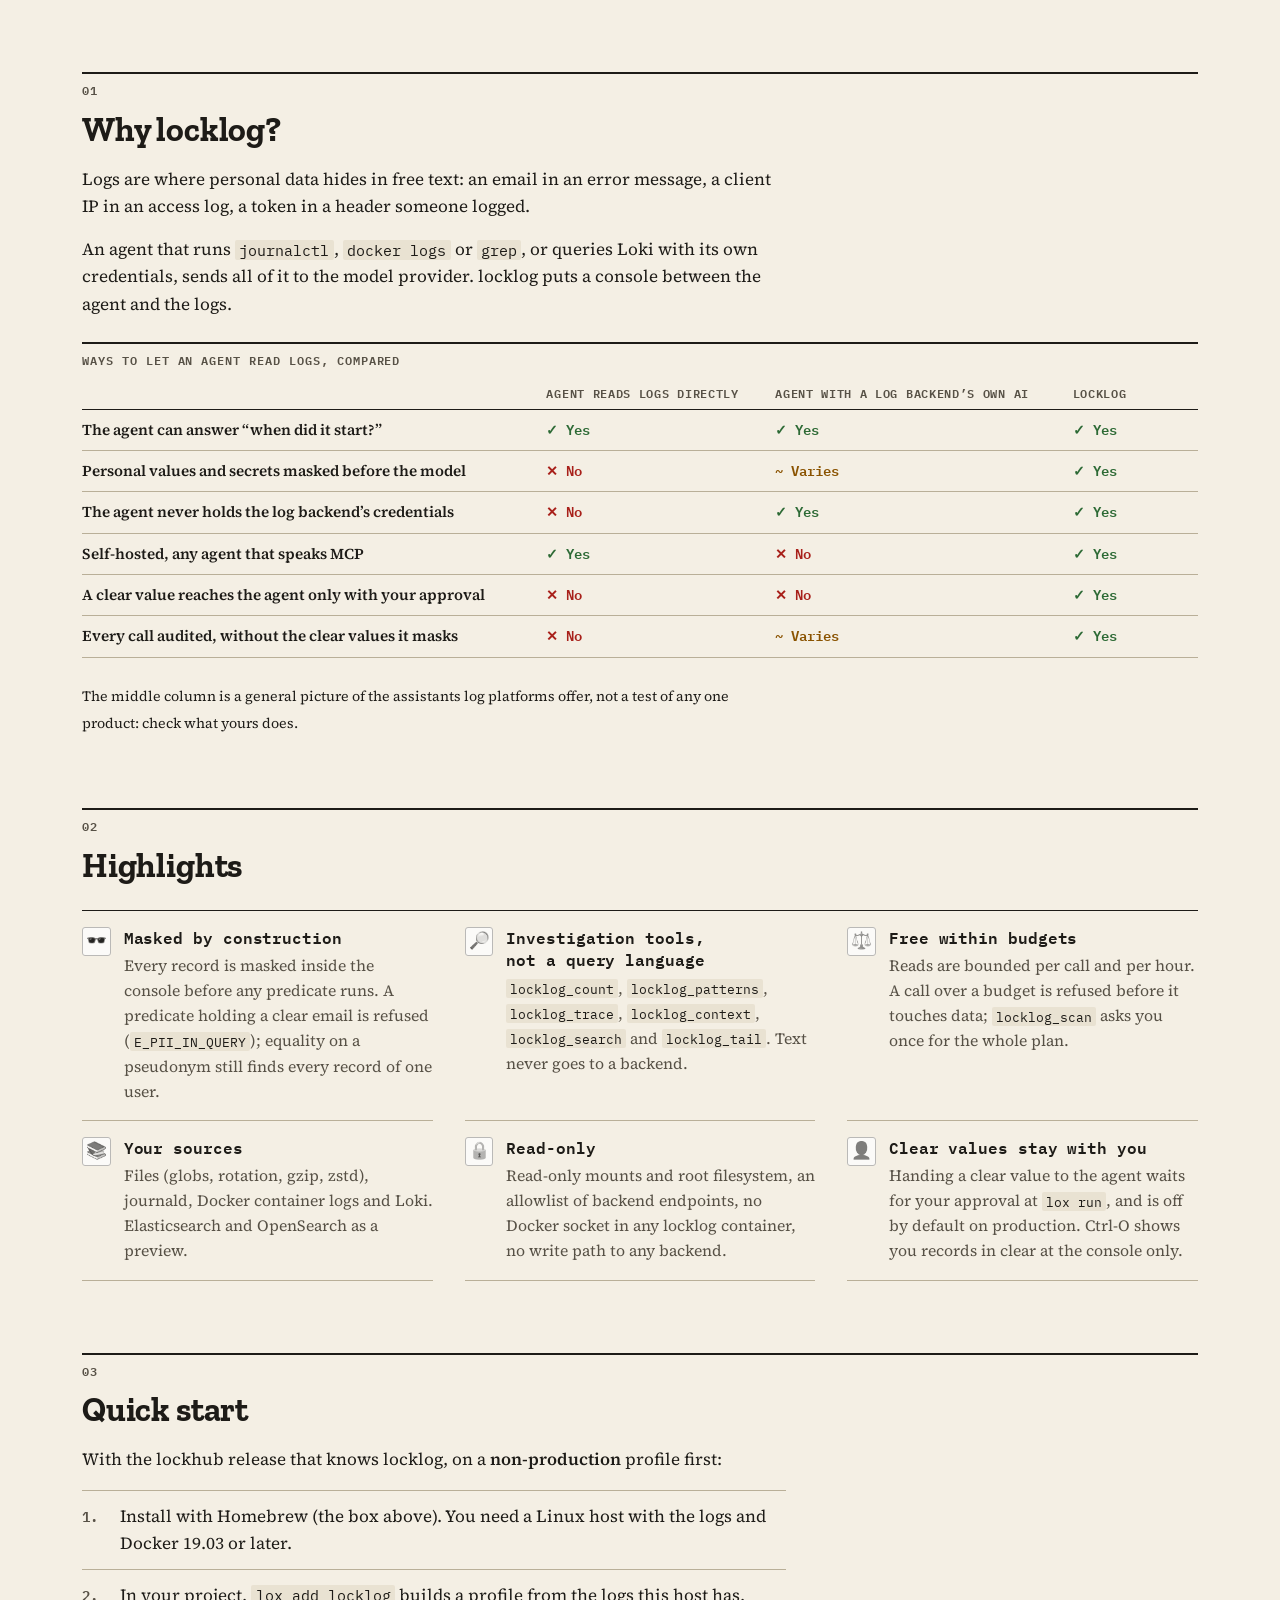
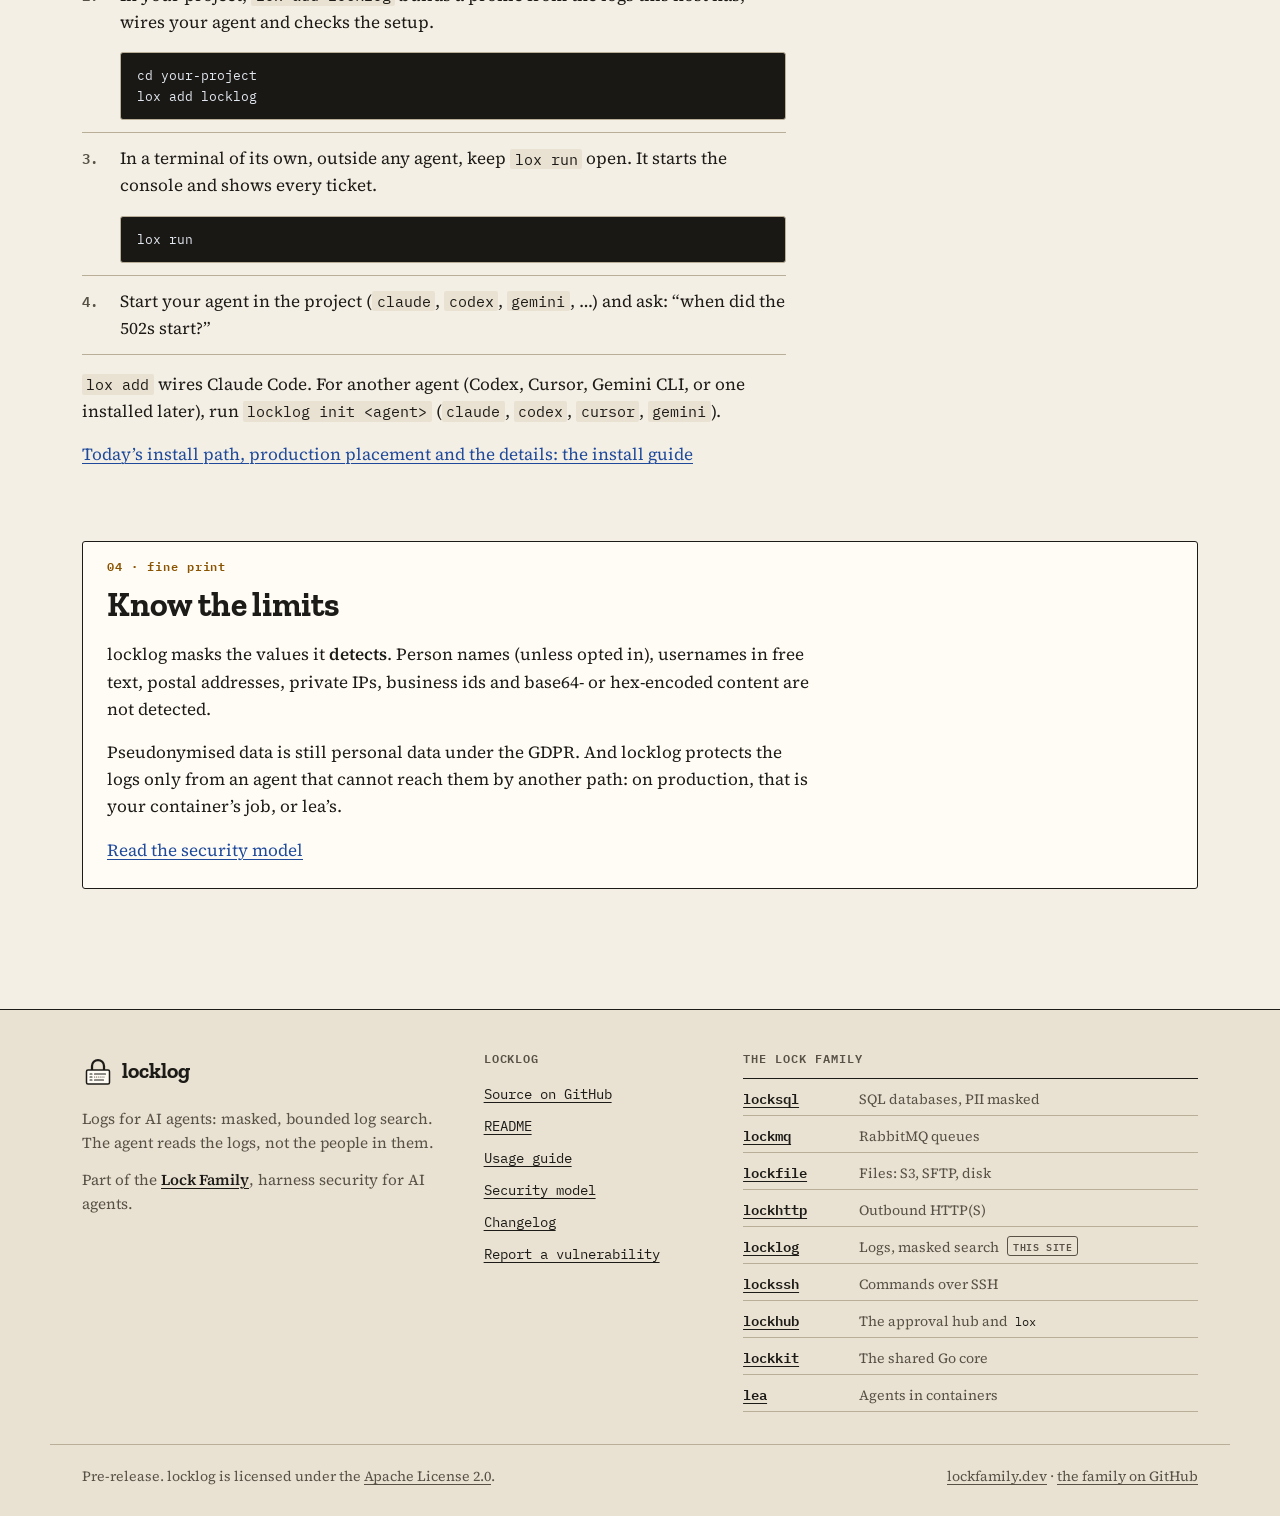
==== commit 14576794: "docs: name the minimum lox and cosign versions lox add and lox run need lox (lockhub) v0.12.0 or lat" ====
--- a/site/index.html
+++ b/site/index.html
@@ -63,7 +63,7 @@
       <div class="install-head"><span>Install the Lock Family with Homebrew</span></div>
       <pre tabindex="0" aria-label="Install commands"><code><span class="cmd">brew trust davidgodefroid/tap</span>
 <span class="cmd">brew install davidgodefroid/tap/lockfamily</span></code></pre>
-      <p class="install-note">The family includes locklog. For locklog alone: <code>brew install davidgodefroid/tap/locklog</code> or <a href="install/#install-sh">its install script</a>.</p>
+      <p class="install-note">The family includes locklog. For locklog alone, with lox and cosign: <code>brew install davidgodefroid/tap/locklog davidgodefroid/tap/lox cosign</code> or <a href="install/#install-sh">its install script</a>.</p>
     </div>
     <div class="actions">
       <a class="button primary" href="install/">Install guide</a>
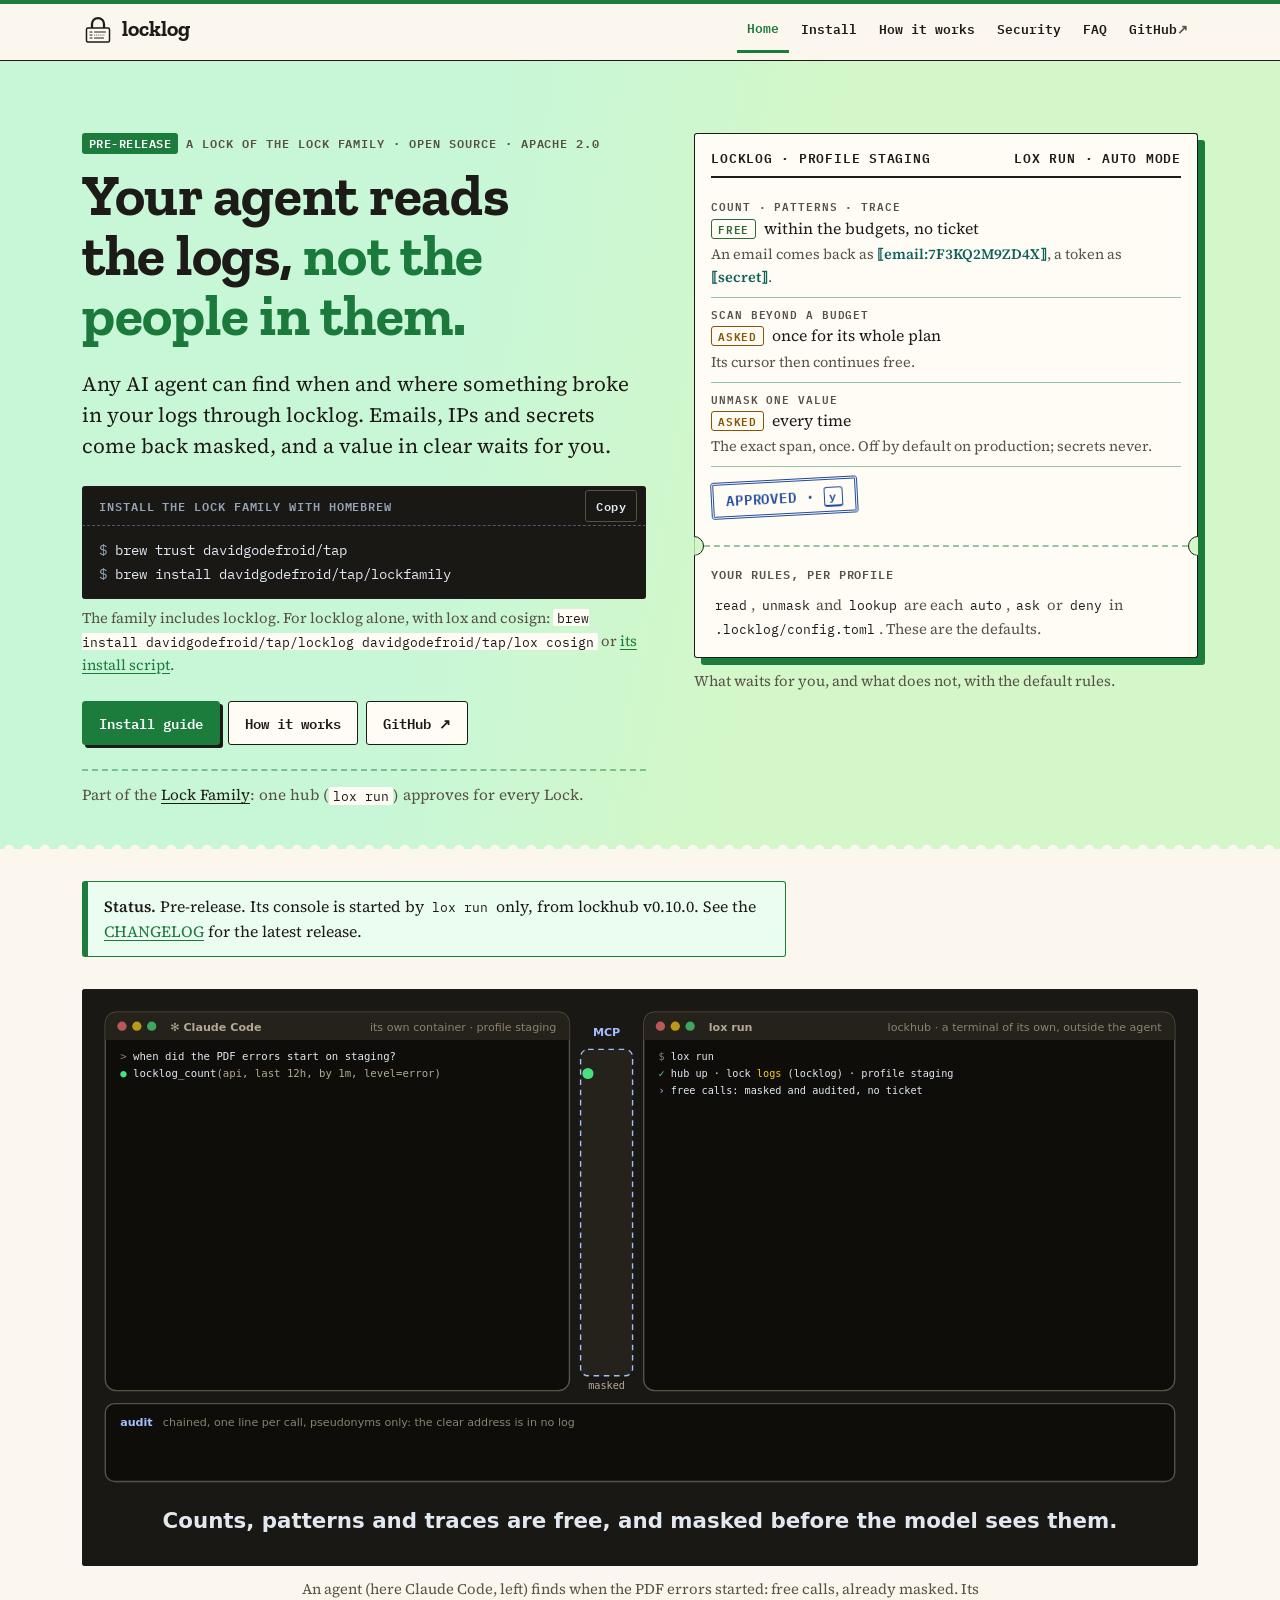
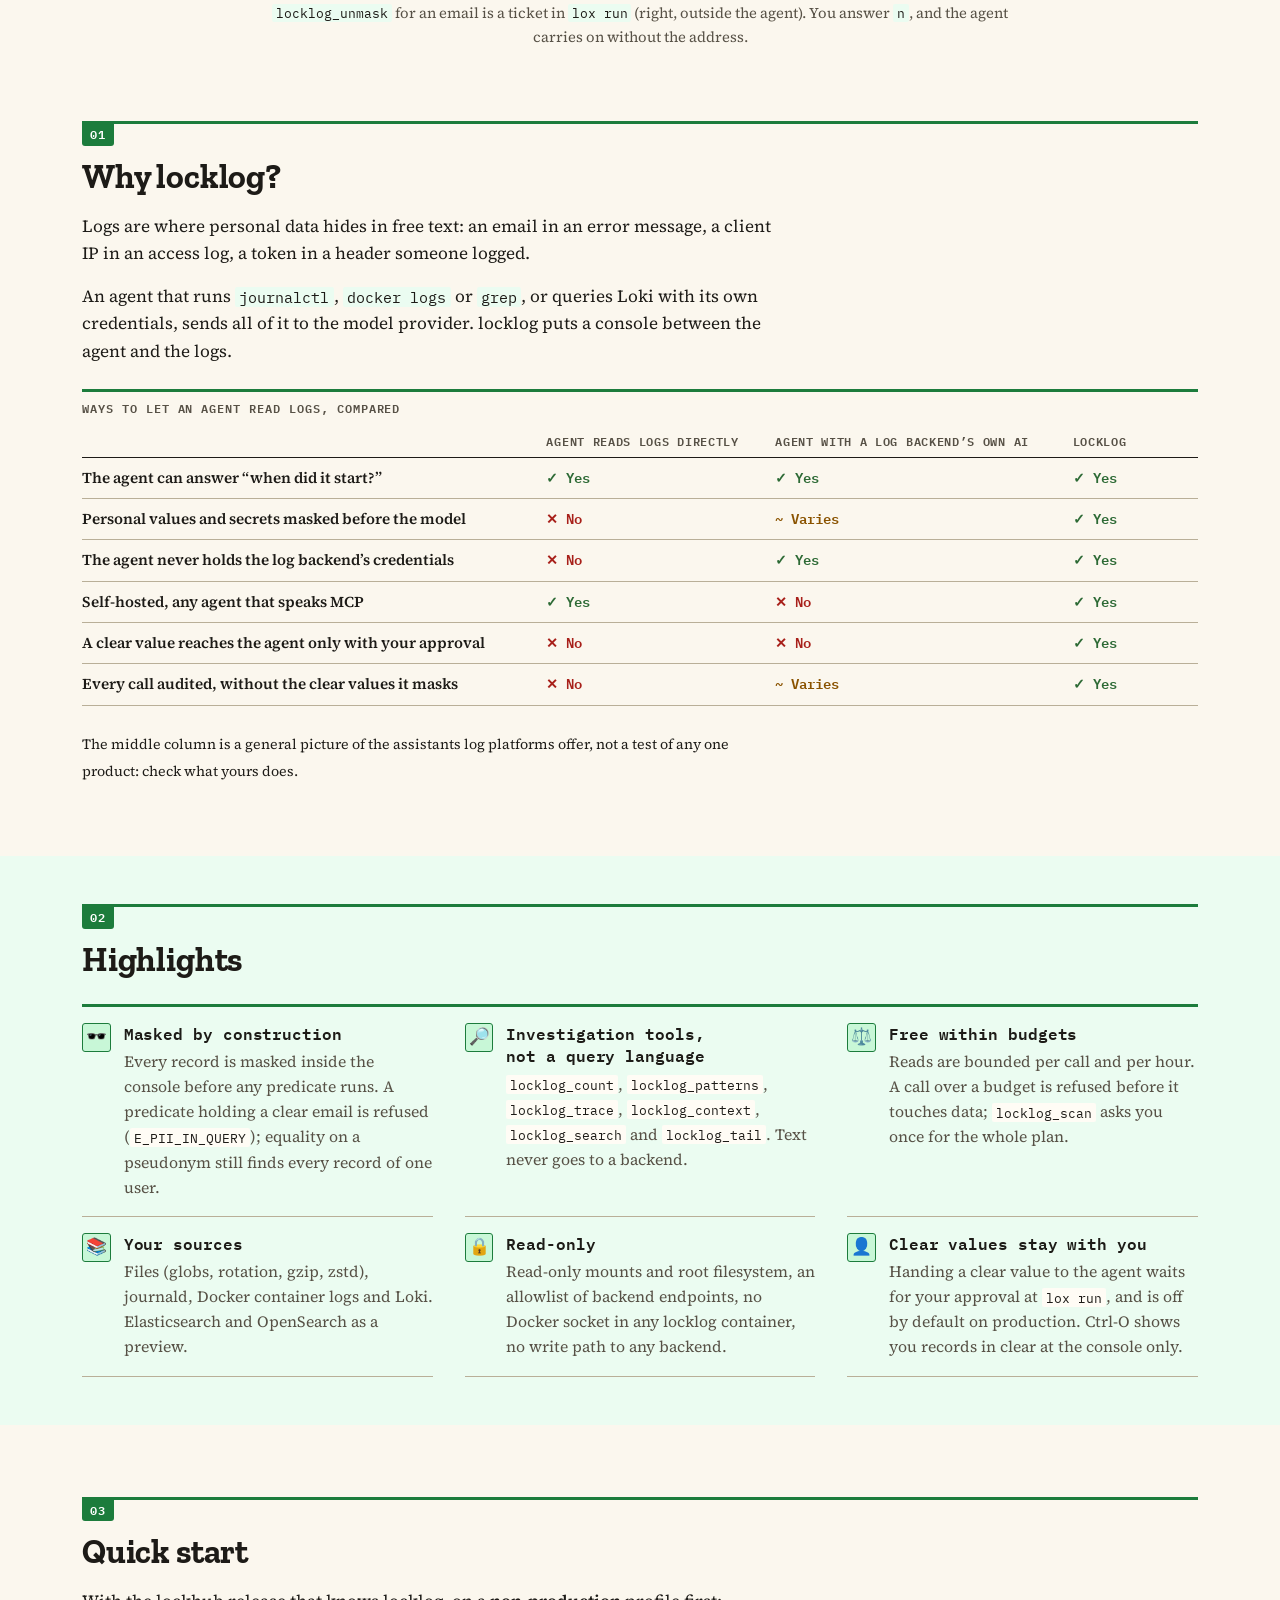
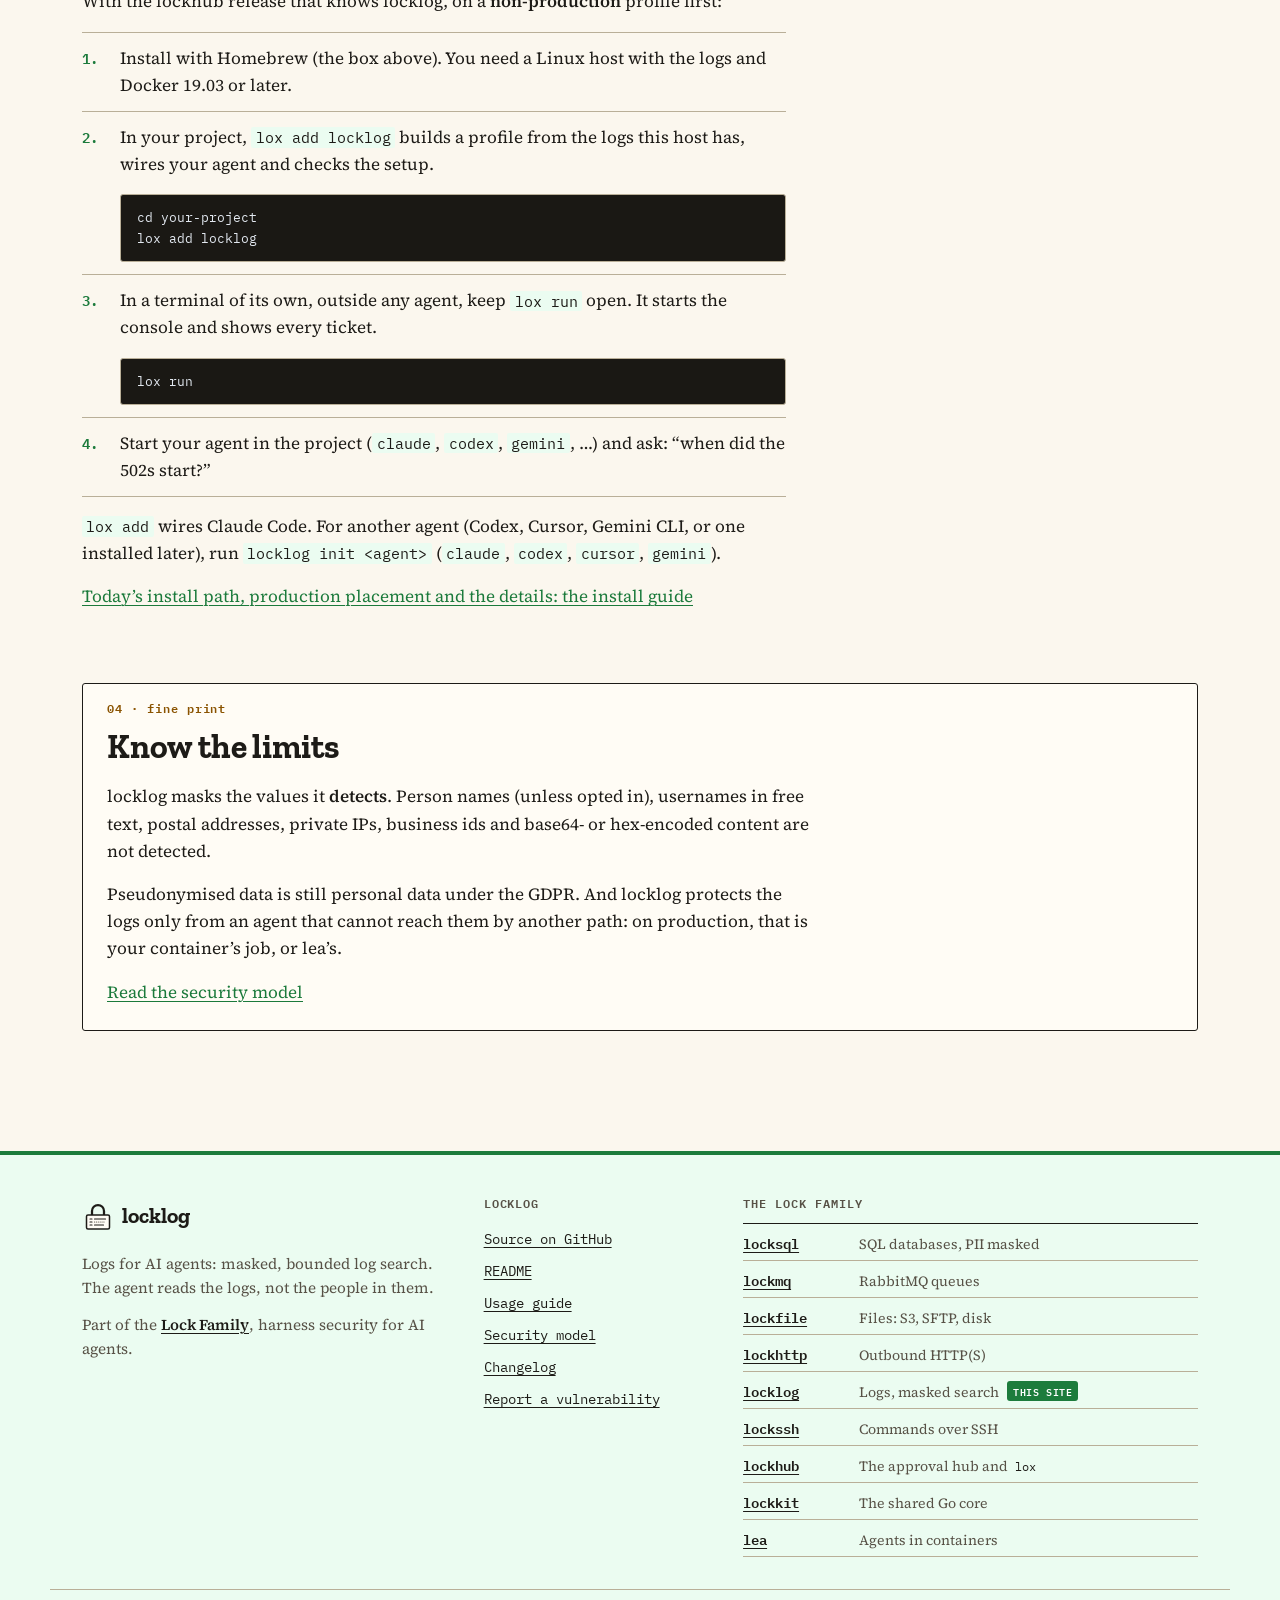
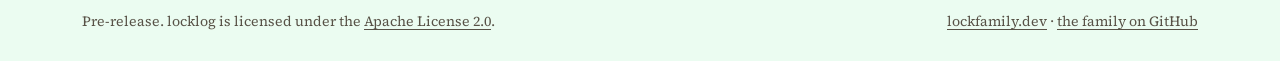
==== commit 6c4a8058: "site: coloured stock, the family's brighter kit with locklog's accent Copy lockfamily's kit at 94661" ====
--- a/site/index.html
+++ b/site/index.html
@@ -1,13 +1,13 @@
 <!doctype html>
-<html lang="en">
+<html lang="en" data-accent="locklog">
 <head>
   <meta charset="utf-8">
   <meta name="viewport" content="width=device-width, initial-scale=1">
   <title>locklog: your agent reads the logs, not the people in them</title>
   <meta name="description" content="locklog lets any AI agent investigate your logs over MCP: counts, patterns and traces come back with emails, IPs and secrets masked, and a value in clear waits for your approval.">
   <meta name="color-scheme" content="light dark">
-  <meta name="theme-color" content="#f4efe4" media="(prefers-color-scheme: light)">
-  <meta name="theme-color" content="#16140f" media="(prefers-color-scheme: dark)">
+  <meta name="theme-color" content="#fbf7ee" media="(prefers-color-scheme: light)">
+  <meta name="theme-color" content="#1f1d26" media="(prefers-color-scheme: dark)">
   <link rel="canonical" href="https://locklog.dev/">
   <meta property="og:type" content="website">
   <meta property="og:site_name" content="locklog">
--- a/site/assets/tokens.css
+++ b/site/assets/tokens.css
@@ -42,8 +42,8 @@
   --font-mono: "IBM Plex Mono", ui-monospace, SFMono-Regular, Menlo, Consolas, monospace;
 
   /* paper (light): a printed ticket on a desk */
-  --paper: #f4efe4;    /* page */
-  --paper-2: #e9e2d2;  /* stub, tinted bands */
+  --paper: #fbf7ee;    /* page */
+  --paper-2: #f3ecdd;  /* stub, neutral bands */
   --card: #fffcf5;     /* the ticket's face */
   --ink: #1d1b17;      /* text, logos */
   --ink-2: #575146;    /* secondary text, control borders */
@@ -54,6 +54,7 @@
   --asked: #8a5300;    /* waiting for you */
   --mask: #0e6158;     /* masked values, the hub */
   --agent: #2a55a8;    /* the agent's request */
+  --accent: #2346d2; --on-accent: #ffffff; --accent-ink: #2346d2; --accent-tint: #ebeffc; --accent-stock: #c8d1f7; --accent-stock-2: #d4c8f7;
   --term-bg: #1a1814;  /* lox run: a real terminal, dark in both themes */
   --term-text: #e2e8f0;
   --term-dim: #94a3b8;
@@ -69,24 +70,58 @@
   color-scheme: light;
 }
 
-/* carbon (dark): designed on its own, a carbon copy, warm, not navy */
+/* dusk (dark): a dyed dark stock, lifted off black; cream ink stays warm */
 @media (prefers-color-scheme: dark) {
   :root {
-    --paper: #16140f;
-    --paper-2: #1f1c16;
-    --card: #25221b;
+    --paper: #1f1d26;
+    --paper-2: #282531;
+    --card: #2f2c3a;
     --ink: #ede6d6;
-    --ink-2: #b2a994;
-    --rule: #4a4438;
+    --ink-2: #bdb5a3;
+    --rule: #5a546c;
     --sign: #a3bdff;
     --stamp: #ff9384;
     --auto: #7fcf8a;
     --asked: #e8b860;
     --mask: #6fd9c8;
     --agent: #89b4fa;
-    --term-bg: #0e0d0a;
+    --accent: #889cf0; --on-accent: #14120e; --accent-ink: #889cf0; --accent-tint: #202548; --accent-stock: #1d307c; --accent-stock-2: #2b1763;
+    --term-bg: #121017;
     color-scheme: dark;
   }
 }
 
 @media (min-width: 768px) { :root { --gutter: 32px; } }
+
+/* Product accents (site-kit/COLOUR.md). Put data-accent="<product>" on
+   <html> (a Lock site) or on any element (one Lock's row on the family
+   page); without it the family's cobalt applies.
+   --accent        fills: buttons, chips, thick rules, the ticket's shadow
+   --on-accent     text on --accent
+   --accent-ink    the accent as text and links, AA on every ground below
+   --accent-tint   a pale band or tile
+   --accent-stock  the hero's coloured stock; -2 is the end of its wash */
+/* accents:begin (generated by site-kit/tools/accents.py, do not edit by hand) */
+[data-accent="lockfamily"] { --accent: #2346d2; --on-accent: #ffffff; --accent-ink: #2346d2; --accent-tint: #ebeffc; --accent-stock: #c8d1f7; --accent-stock-2: #d4c8f7; }
+[data-accent="locksql"] { --accent: #6d35d8; --on-accent: #ffffff; --accent-ink: #6933cf; --accent-tint: #f1ebfc; --accent-stock: #d8c8f7; --accent-stock-2: #efc8f7; }
+[data-accent="lockmq"] { --accent: #c9400a; --on-accent: #ffffff; --accent-ink: #ad3709; --accent-tint: #fcf0eb; --accent-stock: #f7d5c8; --accent-stock-2: #f7e6c8; }
+[data-accent="lockfile"] { --accent: #c21f6a; --on-accent: #ffffff; --accent-ink: #af1c5f; --accent-tint: #fcebf3; --accent-stock: #f7c8dd; --accent-stock-2: #f7c8f0; }
+[data-accent="lockhttp"] { --accent: #0672a3; --on-accent: #ffffff; --accent-ink: #066b99; --accent-tint: #ebf7fc; --accent-stock: #c8e8f7; --accent-stock-2: #c8f7f1; }
+[data-accent="locklog"] { --accent: #1c7c3c; --on-accent: #ffffff; --accent-ink: #1b7a3b; --accent-tint: #ebfcf1; --accent-stock: #c8f7d7; --accent-stock-2: #d3f7c8; }
+[data-accent="lockssh"] { --accent: #5d7500; --on-accent: #ffffff; --accent-ink: #5b7300; --accent-tint: #f8fceb; --accent-stock: #edf7c8; --accent-stock-2: #d5f7c8; }
+[data-accent="lea"] { --accent: #9a2bb3; --on-accent: #ffffff; --accent-ink: #9128a8; --accent-tint: #f9ebfc; --accent-stock: #eec8f7; --accent-stock-2: #f7c8e8; }
+[data-accent="lockhub"] { --accent: #0b7a70; --on-accent: #ffffff; --accent-ink: #0a7067; --accent-tint: #ebfcfa; --accent-stock: #c8f7f2; --accent-stock-2: #c8e5f7; }
+[data-accent="lockkit"] { --accent: #9a5f00; --on-accent: #ffffff; --accent-ink: #885400; --accent-tint: #fcf5eb; --accent-stock: #f7e5c8; --accent-stock-2: #f7d3c8; }
+@media (prefers-color-scheme: dark) {
+  [data-accent="lockfamily"] { --accent: #889cf0; --on-accent: #14120e; --accent-ink: #889cf0; --accent-tint: #202548; --accent-stock: #1d307c; --accent-stock-2: #2b1763; }
+  [data-accent="locksql"] { --accent: #ad8af0; --on-accent: #14120e; --accent-ink: #ad8af0; --accent-tint: #2f224a; --accent-stock: #3e1d7c; --accent-stock-2: #541660; }
+  [data-accent="lockmq"] { --accent: #ef9f80; --on-accent: #14120e; --accent-ink: #ef9f80; --accent-tint: #412420; --accent-stock: #672f18; --accent-stock-2: #42300f; }
+  [data-accent="lockfile"] { --accent: #f18dbb; --on-accent: #14120e; --accent-ink: #f18dbb; --accent-tint: #401d34; --accent-stock: #781c46; --accent-stock-2: #5a1550; }
+  [data-accent="lockhttp"] { --accent: #80cdef; --on-accent: #14120e; --accent-ink: #80cdef; --accent-tint: #1a2e3f; --accent-stock: #15455b; --accent-stock-2: #0d3833; }
+  [data-accent="locklog"] { --accent: #80efa5; --on-accent: #14120e; --accent-ink: #80efa5; --accent-tint: #1e302a; --accent-stock: #114a24; --accent-stock-2: #193b0e; }
+  [data-accent="lockssh"] { --accent: #d8ef80; --on-accent: #14120e; --accent-ink: #d8ef80; --accent-tint: #2b2f1e; --accent-stock: #384210; --accent-stock-2: #1b3b0e; }
+  [data-accent="lea"] { --accent: #df8df1; --on-accent: #14120e; --accent-ink: #df8df1; --accent-tint: #382042; --accent-stock: #671c78; --accent-stock-2: #5d1646; }
+  [data-accent="lockhub"] { --accent: #80efe5; --on-accent: #14120e; --accent-ink: #80efe5; --accent-tint: #1b3035; --accent-stock: #104641; --accent-stock-2: #12364c; }
+  [data-accent="lockkit"] { --accent: #efc580; --on-accent: #14120e; --accent-ink: #efc580; --accent-tint: #382a1e; --accent-stock: #533a13; --accent-stock-2: #562514; }
+}
+/* accents:end */
--- a/site/assets/lock-site.css
+++ b/site/assets/lock-site.css
@@ -1,9 +1,11 @@
 /* lock-site.css: the shared stylesheet of the Lock sites (locksql, lockmq,
    lockfile, lockhttp, locklog). Identical bytes in every Lock repo.
 
-   The family identity, "a printed ticket that a human signs":
-   lockfamily/docs/identity.md. Link tokens.css first (fonts, colours,
-   space), then this file. No build step, no third-party request.
+   The family identity, "a printed ticket that a human signs", on coloured
+   stock: lockfamily/docs/identity.md and site-kit/COLOUR.md. Link
+   tokens.css first (fonts, colours, space, the accents), then this file,
+   and name the product once: <html data-accent="locksql">. No build step,
+   no third-party request.
 
    It styles the shared shell (header, hero, install box, footer, family
    strip) and every content class the Lock sites use, under their old names,
@@ -24,9 +26,9 @@
   overflow-x: hidden;
 }
 img, svg, video { max-width: 100%; height: auto; }
-a { color: var(--sign); text-underline-offset: 3px; text-decoration-thickness: 1px; }
+a { color: var(--accent-ink); text-underline-offset: 3px; text-decoration-thickness: 1px; }
 a:hover { text-decoration-thickness: 2px; }
-:focus-visible { outline: 3px solid var(--sign); outline-offset: 3px; }
+:focus-visible { outline: 3px solid var(--accent-ink); outline-offset: 3px; }
 [id] { scroll-margin-top: 5rem; }
 
 h1, h2, h3 {
@@ -45,7 +47,7 @@
 code { font-size: 0.86em; }
 :not(pre) > code {
   padding: 0.05em 0.3em; border-radius: 2px;
-  background: var(--paper-2); color: var(--ink);
+  background: var(--accent-tint); color: var(--ink);
   overflow-wrap: anywhere;
 }
 kbd {
@@ -77,7 +79,7 @@
 
 /* ---------- header: a ruled band, like a form's letterhead ---------- */
 
-.site-header { position: sticky; top: 0; z-index: 50; background: var(--paper); border-bottom: 1px solid var(--ink); }
+.site-header { position: sticky; top: 0; z-index: 50; background: var(--paper); border-bottom: 1px solid var(--ink); box-shadow: inset 0 4px 0 var(--accent); }
 .site-header .wrap {
   display: flex; flex-wrap: wrap; align-items: center; justify-content: space-between;
   gap: 0 var(--s-5); min-height: 60px;
@@ -99,8 +101,8 @@
   font: 600 0.8rem/1.4 var(--font-mono);
   border-bottom: 2px solid transparent; margin-bottom: -1px;
 }
-.site-nav a:hover { text-decoration: underline; }
-.site-nav a[aria-current="page"] { border-bottom-color: var(--ink); }
+.site-nav a:hover { color: var(--accent-ink); text-decoration: underline; }
+.site-nav a[aria-current="page"] { border-bottom: 3px solid var(--accent); color: var(--accent-ink); }
 .site-nav a[href^="http"]::after { content: " \2197"; color: var(--ink-2); }
 
 /* Phones: the brand on one row, the navigation on a second row that scrolls
@@ -126,26 +128,60 @@
 
 /* ---------- sections: numbered, like the clauses of a document ---------- */
 
-main section > h2:not(.visually-hidden) { padding-top: var(--s-2); border-top: 2px solid var(--ink); max-width: none; }
+main section > h2:not(.visually-hidden) { padding-top: 0; border-top: 3px solid var(--accent); max-width: none; }
+/* The clause number: a tab in the product's colour, hanging from the rule. */
 main section > h2:not(.visually-hidden)::before {
   counter-increment: clause; content: counter(clause, decimal-leading-zero);
-  display: block; margin-bottom: var(--s-3);
-  font: 600 0.75rem/1.4 var(--font-mono); letter-spacing: 0.08em; color: var(--ink-2);
-}
+  display: block; width: max-content; margin-bottom: var(--s-3); padding: 2px 8px 3px;
+  border-radius: 0 0 var(--radius) var(--radius);
+  background: var(--accent); color: var(--on-accent);
+  font: 600 0.75rem/1.4 var(--font-mono); letter-spacing: 0.08em;
+}
+
+/* Every second section of a page sits on a band of the product's tint,
+   edge to edge (the shadow paints the band, the clip keeps it in its row). */
+main > .wrap > section:not(.hero):not(.limits):not(.demo-section):nth-of-type(even) {
+  margin: var(--s-8) 0 0; padding: var(--s-7) 0;
+  background: var(--accent-tint); box-shadow: 0 0 0 100vmax var(--accent-tint); clip-path: inset(0 -100vmax);
+}
+main > .wrap > section:not(.hero):not(.limits):not(.demo-section):nth-of-type(even) > h2 { margin-top: 0; }
+main > .wrap > section:not(.hero):not(.limits):not(.demo-section):nth-of-type(even) > :last-child { margin-bottom: 0; }
+main > .wrap > section:not(.hero):not(.limits):not(.demo-section):nth-of-type(even) :not(pre) > code { background: var(--card); }
 main section > h2:not(.visually-hidden) > .heading-anchor { font-family: var(--font-mono); }
 
 /* ---------- hero ---------- */
 
+/* The hero is printed on the product's coloured stock, edge to edge, and
+   ends on a perforation. --accent-stock is also its background-color, so a
+   contrast check reads a flat colour under the wash. */
 .hero {
   display: grid; gap: var(--s-6); align-items: start;
-  padding: clamp(var(--s-6), 6vw, var(--s-8)) 0 var(--s-5);
-}
+  position: relative; isolation: isolate;
+  padding: clamp(var(--s-6), 6vw, var(--s-8)) 0 calc(var(--s-6) + 9px); margin-bottom: var(--s-6);
+  background-color: var(--accent-stock);
+  --notch: var(--accent-stock-2);
+  --rule: color-mix(in srgb, var(--accent) 45%, transparent);
+  --perf: 2px dashed var(--rule);
+}
+.hero::before, .hero::after { content: ""; position: absolute; left: 50%; width: 100vw; transform: translateX(-50%); }
+.hero::before {
+  z-index: -1; top: 0; bottom: 0;
+  background: linear-gradient(180deg, var(--accent-stock) 0 40%, var(--accent-stock-2) 78% 100%);
+}
+.hero::after {
+  bottom: -1px; height: 9px;
+  background: radial-gradient(circle at 50% 100%, var(--paper) 5px, transparent 5.6px) 0 0 / 18px 9px repeat-x;
+}
+@media (min-width: 980px) {
+  .hero::before { background: linear-gradient(100deg, var(--accent-stock) 0 36%, var(--accent-stock-2) 60% 100%); }
+}
+.hero :not(pre) > code { background: var(--card); }
 .hero > * { min-width: 0; }
 @media (min-width: 980px) {
   .hero:has(> .hero-aside) { grid-template-columns: minmax(0, 1.12fr) minmax(0, 1fr); gap: var(--s-7); }
 }
 .hero h1 { font-size: clamp(2.2rem, 1.3rem + 3.4vw, 3.6rem); line-height: 1.04; margin: var(--s-3) 0 var(--s-5); max-width: 16ch; }
-.hero h1 .key { color: var(--sign); }
+.hero h1 .key { color: var(--accent-ink); }
 .hero .lead { margin-bottom: var(--s-5); }
 .hero .intro { color: var(--ink-2); max-width: 40rem; }
 .hero-aside { margin: 0; }
@@ -155,9 +191,9 @@
 .eyebrow a { color: inherit; text-decoration: none; }
 .eyebrow a:hover { color: var(--ink); text-decoration: underline; }
 .badge {
-  display: inline-block; margin-right: var(--s-2); padding: 1px 6px;
-  border: 1px solid var(--ink); border-radius: var(--radius);
-  color: var(--ink); background: var(--card); letter-spacing: 0.04em;
+  display: inline-block; margin-right: var(--s-2); padding: 2px 7px;
+  border-radius: var(--radius);
+  color: var(--on-accent); background: var(--accent); letter-spacing: 0.04em;
 }
 
 .actions { display: flex; flex-wrap: wrap; gap: var(--s-2); margin: var(--s-5) 0; }
@@ -167,9 +203,10 @@
   background: var(--card); color: var(--ink); text-decoration: none;
   font: 600 0.85rem/1.2 var(--font-mono);
 }
-.button:hover { background: var(--paper-2); text-decoration: underline; }
-.button.primary { background: var(--ink); color: var(--paper); }
-.button.primary:hover { background: var(--ink); color: var(--paper); text-decoration: underline; }
+.button:hover { background: var(--accent-tint); text-decoration: underline; }
+.button.primary { background: var(--accent); border-color: var(--accent); color: var(--on-accent); box-shadow: 3px 3px 0 var(--ink); }
+.button.primary:hover { background: var(--accent); color: var(--on-accent); text-decoration: underline; box-shadow: 1px 1px 0 var(--ink); transform: translate(2px, 2px); }
+.button:focus-visible { outline-color: var(--ink); }
 .button[href^="http"]::after { content: "\00a0\2197"; }
 
 /* One line under the hero: the family and its one hub. */
@@ -182,8 +219,8 @@
 
 .facts { display: flex; flex-wrap: wrap; gap: var(--s-2); margin: var(--s-4) 0 0; padding: 0; list-style: none; }
 .facts li {
-  margin: 0; padding: 2px 8px; border: 1px solid var(--rule); border-radius: var(--radius);
-  font: 0.78rem/1.6 var(--font-mono); color: var(--ink-2); background: var(--card);
+  margin: 0; padding: 2px 8px; border: 1px solid var(--accent); border-radius: var(--radius);
+  font: 0.78rem/1.6 var(--font-mono); color: var(--ink); background: var(--card);
 }
 
 /* ---------- install box: a terminal with a Copy button (assets/copy.js) ---------- */
@@ -193,7 +230,7 @@
   display: flex; align-items: center; justify-content: space-between; gap: var(--s-3);
   min-height: 40px; padding: 0 var(--s-2) 0 var(--s-4);
   background: var(--term-bg); color: var(--term-dim);
-  border: 1px solid var(--ink); border-bottom: 1px dashed #4a4438; border-radius: var(--radius) var(--radius) 0 0;
+  border: 1px solid var(--ink); border-bottom: 1px dashed #5a546c; border-radius: var(--radius) var(--radius) 0 0;
   font: 600 0.72rem/1.4 var(--font-mono); letter-spacing: 0.08em; text-transform: uppercase;
 }
 .install pre {
@@ -238,14 +275,14 @@
 
 blockquote {
   margin: var(--s-5) 0; padding: var(--s-2) 0 var(--s-2) var(--s-4); max-width: 44rem;
-  border-left: 3px double var(--sign);
+  border-left: 4px solid var(--accent);
   font: 400 italic 1.2rem/1.5 var(--font-text); color: var(--ink);
 }
 blockquote p { margin: 0; }
 
 .notice {
   display: block; max-width: 44rem; margin: 0 0 var(--s-4); padding: var(--s-3) var(--s-4);
-  background: var(--card); border: 1px solid var(--ink); border-left-width: 4px; border-radius: var(--radius);
+  background: var(--accent-tint); border: 1px solid var(--accent); border-left-width: 6px; border-radius: var(--radius);
   font-size: 0.98rem;
 }
 .notice > :last-child { margin-bottom: 0; }
@@ -253,7 +290,7 @@
 /* ---------- the ticket (optional hero aside), from lockfamily ---------- */
 
 .ticket { margin: 0; position: relative; }
-.ticket-face, .ticket-stub { background: var(--card); border: 1px solid var(--ink); position: relative; }
+.ticket-face, .ticket-stub { background: var(--card); border: 1px solid var(--ink); position: relative; box-shadow: 7px 7px 0 var(--accent); }
 .ticket-face { padding: var(--s-4) var(--s-4) var(--s-5); border-bottom: 0; border-radius: var(--radius) var(--radius) 0 0; }
 .ticket-stub {
   padding: var(--s-4); border-top: var(--perf); border-radius: 0 0 var(--radius) var(--radius);
@@ -263,7 +300,7 @@
 .ticket-stub p:last-child { margin: 0; }
 .ticket-stub::before, .ticket-stub::after {
   content: ""; position: absolute; top: -11px; width: 20px; height: 20px; border-radius: 50%;
-  background: var(--paper); border: 1px solid var(--ink);
+  background: var(--notch, var(--paper)); border: 1px solid var(--ink);
 }
 .ticket-stub::before { left: -11px; clip-path: inset(0 0 0 50%); }
 .ticket-stub::after { right: -11px; clip-path: inset(0 50% 0 0); }
@@ -321,7 +358,7 @@
 .cards {
   display: grid; gap: 0 var(--s-6); margin: var(--s-5) 0 var(--s-4); padding: 0; list-style: none;
   grid-template-columns: repeat(auto-fill, minmax(min(100%, 20rem), 1fr));
-  border-top: 1px solid var(--ink);
+  border-top: 3px solid var(--accent);
 }
 .cards.cols-3 { grid-template-columns: repeat(auto-fill, minmax(min(100%, 17rem), 1fr)); }
 .cards > li {
@@ -331,8 +368,7 @@
 .cards .icon {
   position: absolute; left: 0; top: var(--s-4); width: 1.8rem; height: 1.8rem;
   display: grid; place-items: center; font-size: 1.05rem; line-height: 1;
-  border: 1px solid var(--rule); border-radius: var(--radius); background: var(--card);
-  filter: grayscale(1); opacity: 0.85;
+  border: 1px solid var(--accent); border-radius: var(--radius); background: var(--accent-stock);
 }
 .cards > li:not(:has(.icon)) { padding-left: 0; }
 .cards h3 { margin: 0 0 var(--s-1); font: 600 1rem/1.4 var(--font-mono); }
@@ -357,13 +393,13 @@
 }
 ol.steps > li::before {
   content: counter(st) "."; position: absolute; left: 0; top: var(--s-3);
-  font: 600 0.85rem/1.9 var(--font-mono); color: var(--ink-2);
+  font: 600 0.85rem/1.9 var(--font-mono); color: var(--accent-ink);
 }
 ol.steps > li > :last-child { margin-bottom: 0; }
 ol.steps pre { margin: var(--s-2) 0 0; }
 
 /* Further reading. */
-.more { max-width: 44rem; border-top: 2px solid var(--ink); }
+.more { max-width: 44rem; border-top: 3px solid var(--accent); }
 .more ul { list-style: none; margin: 0; padding: 0; }
 .more li { margin: 0; padding: var(--s-3) 0; border-bottom: 1px solid var(--rule); }
 .more a { font-family: var(--font-mono); font-weight: 600; font-size: 0.92rem; }
@@ -372,7 +408,7 @@
 /* ---------- tables ---------- */
 
 .prose + .table-wrap, p + .table-wrap { margin-top: var(--s-5); }
-.table-wrap { max-width: 100%; overflow-x: auto; margin: 0 0 var(--s-5); border-top: 2px solid var(--ink); }
+.table-wrap { max-width: 100%; overflow-x: auto; margin: 0 0 var(--s-5); border-top: 3px solid var(--accent); }
 table { border-collapse: collapse; width: 100%; font-size: 0.95rem; }
 caption { text-align: left; caption-side: top; padding: var(--s-2) 0; }
 th, td { padding: var(--s-2) var(--s-3) var(--s-2) 0; text-align: left; vertical-align: top; border-bottom: 1px solid var(--rule); }
@@ -381,7 +417,7 @@
   border-bottom: 1px solid var(--ink); vertical-align: bottom;
 }
 tbody th { font-weight: 600; }
-tbody tr:hover { background: var(--card); }
+tbody tr:hover { background: var(--accent-tint); }
 .table-wrap code { white-space: nowrap; }
 td.yes, td.no, td.partial { white-space: nowrap; font: 600 0.85rem/1.6 var(--font-mono); }
 td.yes { color: var(--auto); }
@@ -404,20 +440,21 @@
 main .limits > h2:not(.visually-hidden) { margin-top: 0; padding-top: var(--s-4); border-top: 0; }
 main .limits > h2:not(.visually-hidden)::before {
   content: counter(clause, decimal-leading-zero) " \00b7  fine print";
-  white-space: pre; color: var(--asked);
+  white-space: pre; padding: 0; background: none; color: var(--asked);
 }
 .limits h3 { font-size: 1.1rem; }
 @media (max-width: 40rem) { .limits { padding: 0 var(--s-4) var(--s-4); } }
 
 /* ---------- FAQ ---------- */
 
-.faq { max-width: 46rem; border-top: 2px solid var(--ink); }
+.faq { max-width: 46rem; border-top: 3px solid var(--accent); }
 .faq > section { padding: var(--s-4) 0; border-bottom: 1px solid var(--rule); }
 main .faq section > h2:not(.visually-hidden) {
   margin: 0 0 var(--s-2); padding: 0; border: 0; font-size: 1.2rem; line-height: 1.3;
 }
 main .faq section > h2:not(.visually-hidden)::before {
-  display: inline; margin: 0 var(--s-2) 0 0; content: "Q" counter(clause, decimal-leading-zero);
+  display: inline; margin: 0 var(--s-2) 0 0; padding: 0; background: none; color: var(--accent-ink);
+  content: "Q" counter(clause, decimal-leading-zero);
   font-size: 0.72rem; vertical-align: 2px;
 }
 .faq p { margin: 0; }
@@ -431,7 +468,7 @@
   color: var(--ink-2); font: 600 0.7em var(--font-mono); text-decoration: none;
   opacity: 0; transition: opacity 0.15s ease;
 }
-.has-anchor:hover .heading-anchor, .heading-anchor:focus-visible { opacity: 1; color: var(--sign); }
+.has-anchor:hover .heading-anchor, .heading-anchor:focus-visible { opacity: 1; color: var(--accent-ink); }
 @media (hover: none) { .heading-anchor { opacity: 0.5; } }
 .anchor-toast {
   position: fixed; left: 50%; bottom: var(--s-5); z-index: 60; transform: translateX(-50%);
@@ -444,7 +481,7 @@
 
 /* ---------- footer: the family strip, the Lock's links, the licence ---------- */
 
-.site-footer { margin-top: var(--s-7); border-top: 1px solid var(--ink); background: var(--paper-2); font-size: 0.95rem; }
+.site-footer { margin-top: var(--s-7); border-top: 4px solid var(--accent); background: var(--accent-tint); font-size: 0.95rem; }
 .site-footer .footer-grid { display: grid; gap: var(--s-6); padding-top: 40px; padding-bottom: var(--s-6); }
 @media (min-width: 720px) { .site-footer .footer-grid { grid-template-columns: 1fr 1fr; } .footer-about { grid-column: 1 / -1; } }
 @media (min-width: 1040px) { .site-footer .footer-grid { grid-template-columns: 1.3fr 0.8fr 1.6fr; } .footer-about { grid-column: auto; } }
@@ -462,8 +499,8 @@
 .family-strip li a { font-weight: 600; }
 .family-strip li span { color: var(--ink-2); font-size: 0.88rem; }
 .family-strip li[aria-current] span::after {
-  content: "this site"; margin-left: var(--s-2); padding: 0 5px; vertical-align: 1px;
-  border: 1px solid var(--ink-2); border-radius: var(--radius);
+  content: "this site"; margin-left: var(--s-2); padding: 1px 6px; vertical-align: 1px;
+  background: var(--accent); color: var(--on-accent); border-radius: var(--radius);
   font: 600 0.62rem/1.5 var(--font-mono); letter-spacing: 0.06em; text-transform: uppercase;
 }
 .footer-bottom {
